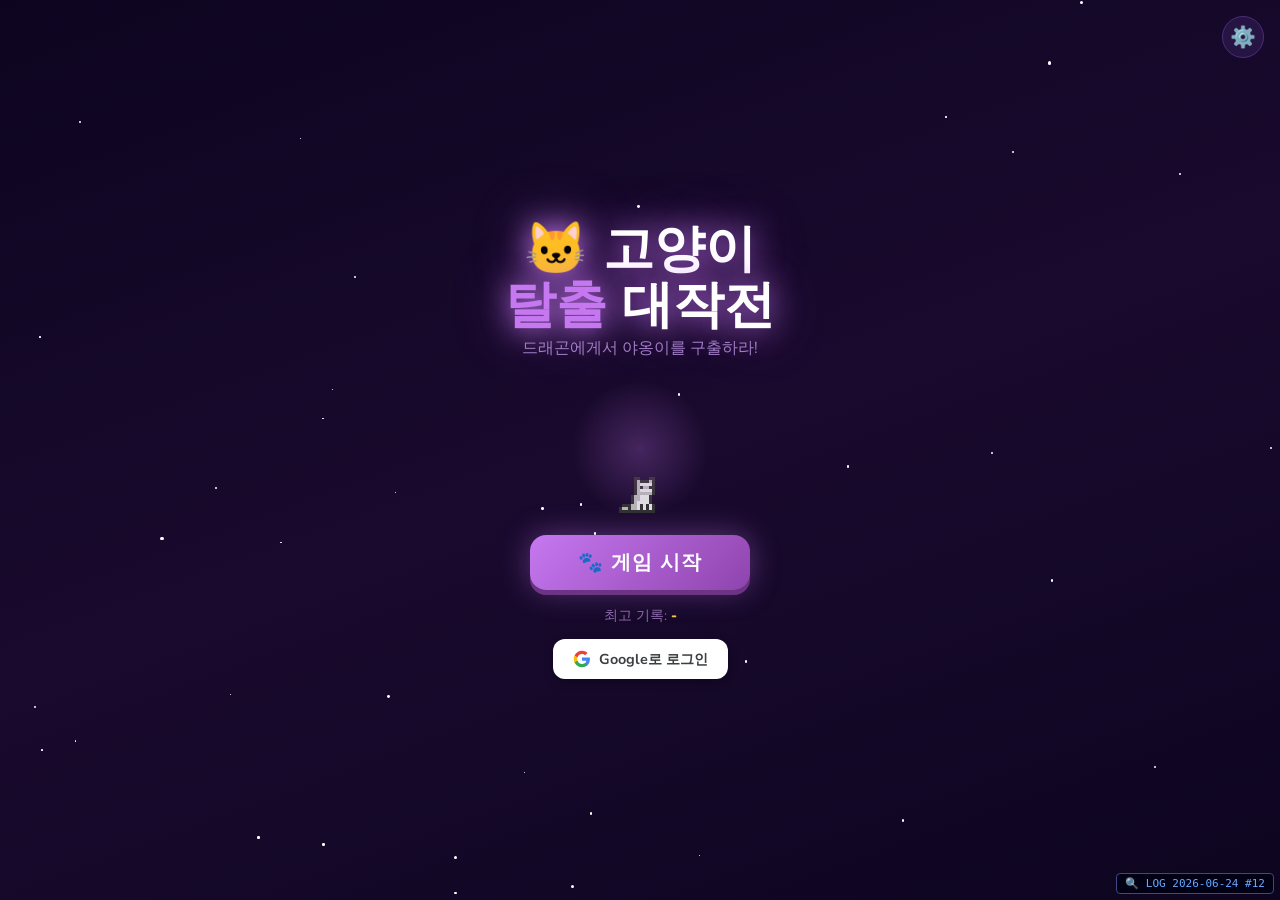
==== index.html @ 44617c0f "서비스워커 전략 개편 — 코드 파일 항상 네트워크 우선 (2026-06-24 #12) - HTML/JS/CSS: 캐시 안 함, 항상 네트워크에서 직접 로드 → 배포 즉시 반영 - " ====
<!DOCTYPE html>
<html lang="ko">
<head>
<meta charset="UTF-8">
<meta name="viewport" content="width=device-width, initial-scale=1.0, viewport-fit=cover, user-scalable=no">
<title>🐱 고양이 탈출 대작전</title>
<link rel="manifest" href="/manifest.json">
<meta name="theme-color" content="#c678f0">
<meta name="apple-mobile-web-app-capable" content="yes">
<script>
  (function() {
    var ua = navigator.userAgent;
    if (!/KAKAOTALK/.test(ua)) return;
    if (/Android/.test(ua)) {
      location.href = 'intent://' + location.host + location.pathname + '#Intent;scheme=https;package=com.android.chrome;end';
    } else if (/iPhone|iPad/.test(ua)) {
      document.addEventListener('DOMContentLoaded', function() {
        var banner = document.createElement('div');
        banner.style.cssText = 'position:fixed;top:0;left:0;right:0;background:#ff6b6b;color:#fff;padding:14px 12px;text-align:center;z-index:99999;font-size:14px;font-family:sans-serif;line-height:1.4;';
        banner.innerHTML = '구글 로그인을 사용하려면<br>우측 하단 <b>···</b> → <b>Safari로 열기</b>를 눌러주세요';
        document.body.prepend(banner);
      });
    }
  })();
  if ('serviceWorker' in navigator) {
    navigator.serviceWorker.register('/service-worker.js');
    // 새 서비스워커 활성화 시 자동 새로고침 (유저 캐시 수동 삭제 불필요)
    navigator.serviceWorker.addEventListener('message', function(e) {
      if (e.data && e.data.type === 'SW_UPDATED') window.location.reload();
    });
  }
</script>
<script src="config/assets.js"></script>
<script src="config/levels.js"></script>
<script src="config/items.js"></script>
<script src="config/sounds.js"></script>
<link rel="stylesheet" href="css/specialTiles.css">
<script src="js/specialTiles.js"></script>
<script src="js/specialTileEffects.js"></script>
<style>
@import url('https://fonts.googleapis.com/css2?family=Nunito:wght@400;700;900&display=swap');
:root{--bg:#1a0a2e;--panel:#2d1b4e;--accent:#c678f0;--gold:#f5c842;--sz:52px;--gap:1px;--cols:8;}
*{margin:0;padding:0;box-sizing:border-box;}
body{background:var(--bg);font-family:'Nunito',sans-serif;min-height:100dvh;
  display:flex;flex-direction:column;align-items:center;padding:10px 8px;
  overflow-x:hidden;user-select:none;
  overscroll-behavior:none;          /* 모바일 당겨서 새로고침 방지 */
  padding-top:env(safe-area-inset-top);    /* 노치 대응 */
  padding-bottom:env(safe-area-inset-bottom);}
.game-wrapper{position:relative;z-index:1;width:100%;max-width:560px;}

/* ── 가로 모드 회전 안내 오버레이 ── */
#rotate-overlay{
  display:none;position:fixed;inset:0;z-index:99999;
  background:var(--bg);
  flex-direction:column;align-items:center;justify-content:center;
  gap:16px;color:#fff;text-align:center;padding:24px;}
#rotate-overlay .rotate-icon{font-size:4rem;animation:rotatePulse 1.2s ease-in-out infinite;}
#rotate-overlay p{font-size:1.1rem;color:#c8a0e0;}
@keyframes rotatePulse{0%,100%{transform:rotate(0deg)}50%{transform:rotate(90deg)}}
/* 모바일 가로 모드에서만 표시 (hover:none = 터치 디바이스) */
@media screen and (orientation:landscape) and (hover:none) and (max-height:600px){
  #rotate-overlay{display:flex;}
}
body::before{content:'';position:fixed;inset:0;pointer-events:none;z-index:0;
  background-image:
    radial-gradient(1px 1px at 15% 20%,rgba(255,255,255,.5) 0%,transparent 100%),
    radial-gradient(1px 1px at 70% 10%,rgba(255,255,255,.3) 0%,transparent 100%),
    radial-gradient(1.5px 1.5px at 85% 55%,rgba(255,255,255,.4) 0%,transparent 100%),
    radial-gradient(1px 1px at 30% 80%,rgba(255,255,255,.25) 0%,transparent 100%),
    radial-gradient(1px 1px at 55% 40%,rgba(255,255,255,.2) 0%,transparent 100%),
    radial-gradient(1px 1px at 90% 30%,rgba(255,255,255,.3) 0%,transparent 100%);}
.game-wrapper{position:relative;z-index:1;width:100%;max-width:560px;}

h1{text-align:center;font-size:1.6rem;font-weight:900;color:#fff;
  text-shadow:0 0 20px var(--accent);margin-bottom:8px;}
h1 span{color:var(--accent);}

/* ── Chase Scene ── */
.chase-scene{
  position:relative;width:100%;height:120px;
  background:linear-gradient(180deg,#0d0520 0%,#1a0a2e 55%,#2d1a0a 100%);
  border:2px solid #4a2d7a;border-radius:14px;
  overflow:hidden;margin-bottom:8px;
  box-shadow:0 0 30px rgba(198,120,240,.15);
}
.chase-scene::after{
  content:'';position:absolute;bottom:0;left:0;right:0;height:30px;
  background:linear-gradient(180deg,#3d2800 0%,#5c3d00 100%);
  border-top:2px solid #7a5200;
}
.scene-star{position:absolute;width:2px;height:2px;background:#fff;border-radius:50%;opacity:.6;}
.danger-bar-wrap{position:absolute;top:6px;left:8px;right:8px;height:6px;
  background:rgba(0,0,0,.4);border-radius:99px;overflow:hidden;z-index:12;}
.danger-bar{height:100%;width:0%;background:linear-gradient(90deg,#ff4400,#ff0000);
  border-radius:99px;transition:width .1s linear;}
.escape-arrow{position:absolute;right:8px;bottom:36px;font-size:1.5rem;
  animation:arrowPulse .7s ease-in-out infinite alternate;z-index:5;}
@keyframes arrowPulse{from{opacity:.4;transform:translateX(0)}to{opacity:1;transform:translateX(4px)}}

/* Dragon canvas */
#dragon-canvas{position:absolute;bottom:22px;z-index:10;
  transition:left .4s cubic-bezier(.25,.46,.45,.94);}
/* Cat canvas */
#cat-canvas{position:absolute;bottom:12px;z-index:11;
  transition:left .5s cubic-bezier(.34,1.56,.64,1);
  image-rendering: pixelated;
  image-rendering: crisp-edges;
}

/* Exit door */
.exit-door{position:absolute;right:12px;bottom:30px;z-index:9;
  width:46px;height:66px;
  background:linear-gradient(160deg,#8B4513,#5c2a00);
  border:3px solid #3d1f00;border-bottom:none;
  border-radius:6px 6px 0 0;
  display:flex;flex-direction:column;align-items:center;justify-content:space-evenly;
  box-shadow:inset -4px 0 8px rgba(0,0,0,.45),0 0 18px rgba(255,190,50,.35);}
.exit-door::before{content:'';position:absolute;
  inset:-7px -7px 0 -7px;border:3px solid rgba(255,190,50,.7);
  border-bottom:none;border-radius:10px 10px 0 0;
  box-shadow:0 0 12px rgba(255,190,50,.5),inset 0 0 8px rgba(255,190,50,.15);}
.door-sign{position:absolute;top:-20px;
  background:#f5c842;color:#2d1b4e;font-size:.42rem;font-weight:900;
  padding:2px 5px;border-radius:3px;letter-spacing:1.5px;
  box-shadow:0 0 6px rgba(245,200,66,.7);}
.door-panel{width:34px;height:18px;
  background:linear-gradient(135deg,#a0522d,#6b3410);
  border:2px solid #3d1f00;border-radius:3px;
  box-shadow:inset 1px 1px 3px rgba(255,255,255,.12);}
.door-knob{position:absolute;right:7px;top:52%;
  width:7px;height:7px;
  background:radial-gradient(circle at 35% 35%,#ffe066,#b8860b);
  border-radius:50%;box-shadow:0 0 5px rgba(255,215,0,.8);}
/* ── 장벽 컨테이너 ── */
.barriers{
  position:absolute;bottom:28px;left:0;
  width:100%;height:44px;z-index:8;pointer-events:none;}
.barrier{
  position:absolute;bottom:0;
  font-size:1.5rem;line-height:1;
  transform-origin:bottom center;
  animation:barrierAppear .2s cubic-bezier(.36,.07,.19,.97);}
.barrier.breaking{
  animation:barrierBreak .28s ease-in forwards;}
@keyframes barrierAppear{
  from{transform:scaleY(0);opacity:.4;}
  to  {transform:scaleY(1);opacity:1;}}
@keyframes barrierBreak{
  0%  {transform:scale(1) rotate(0deg);opacity:1;}
  40% {transform:scale(1.35) rotate(-18deg);opacity:.8;}
  100%{transform:scale(0) rotate(28deg);opacity:0;}}
/* ── 고양이 점프 ── */
@keyframes catJump{
  0%,100%{transform:translateY(0);}
  38%,62%{transform:translateY(-30px);}}
#cat-canvas.cat-jumping{
  animation:catJump .42s ease-in-out;}

.fire-breath{position:absolute;bottom:38px;font-size:1.3rem;
  animation:fireAnim .5s ease-out forwards;z-index:9;pointer-events:none;}
@keyframes fireAnim{0%{opacity:1;transform:scale(.5)}60%{opacity:1;transform:scale(1.2)}100%{opacity:0;transform:scale(.3) translateX(40px)}}

/* ── HUD ── */
.hud{display:flex;gap:8px;margin-bottom:8px;justify-content:center;}
.hud-card{background:var(--panel);border:1px solid #4a2d7a;border-radius:12px;
  padding:6px 14px;text-align:center;min-width:80px;}
.hud-label{font-size:.6rem;color:#8b6aaa;text-transform:uppercase;letter-spacing:1px;}
.hud-value{font-size:1.3rem;font-weight:900;color:var(--gold);}
#timer-value{color:#5ddbff;font-size:1.5rem;}
#timer-value.warning{animation:timerWarn .4s ease-in-out infinite alternate;}
@keyframes timerWarn{from{color:#ff6b6b;transform:scale(1)}to{color:#ff0000;transform:scale(1.2)}}
.timer-ring-wrap{position:relative;display:flex;align-items:center;justify-content:center;width:64px;}
svg.timer-ring{position:absolute;top:50%;left:50%;transform:translate(-50%,-50%);pointer-events:none;}
#timer-ring-circle{stroke-dasharray:157;stroke-dashoffset:0;
  stroke:#5ddbff;stroke-width:4;fill:none;stroke-linecap:round;
  transition:stroke-dashoffset .3s linear,stroke .3s;}

/* ── Grid ── */
.grid-container{position:relative;
  display:grid;
  grid-template-columns:repeat(var(--cols),1fr);
  grid-template-rows:repeat(var(--cols),1fr);
  gap:var(--gap);
  /* 너비·높이 중 작은 값으로 정사각형 유지 (HUD+Chase+버튼 ≈ 290px) */
  width:min(100%, calc(100dvh - 290px));
  aspect-ratio:1;
  background:#2a1650;border:2px solid #4a2d7a;border-radius:14px;
  padding:6px;box-shadow:0 0 30px rgba(198,120,240,.15),inset 0 0 20px rgba(0,0,0,.3);
  margin:0 auto;touch-action:none;}
.tile{border-radius:9px;
  display:flex;align-items:center;justify-content:center;
  font-size:1.45rem;cursor:grab;position:relative;
  transition:transform .12s ease,box-shadow .12s ease;will-change:transform;}
.tile:active{cursor:grabbing;}
.tile.empty{background:transparent!important;cursor:default;}
.tile.selected{transform:scale(1.12);z-index:20;
  box-shadow:0 0 0 3px #fff,0 0 12px rgba(255,255,255,.6);}
.tile.removing{animation:pop .3s forwards;}
@keyframes pop{0%{transform:scale(1);opacity:1}40%{transform:scale(1.3);opacity:.8}100%{transform:scale(0);opacity:0}}
.tile.falling{animation:fall .3s cubic-bezier(0.34, 1.56, 0.64, 1) forwards;animation-delay: var(--delay, 0);}
@keyframes fall{from{transform:translateY(-52px);opacity:.4}to{transform:translateY(0);opacity:1}}
.tile.hint-flash{animation:hintP .25s ease-in-out 3;}
@keyframes hintP{0%,100%{transform:scale(1)}50%{transform:scale(1.18)}}
.tile.swap-target{box-shadow:0 0 0 3px var(--gold),0 0 10px rgba(245,200,66,.5);}
.t1{background:linear-gradient(135deg,#ff6b6b,#c0392b);}
.t2{background:linear-gradient(135deg,#5ddbff,#2980b9);}
.t3{background:linear-gradient(135deg,#a8e063,#56ab2f);}
.t4{background:linear-gradient(135deg,#f5c842,#f39c12);}
.t5{background:linear-gradient(135deg,#da8fff,#8e44ad);}

#drag-ghost{position:fixed;pointer-events:none;z-index:200;border-radius:9px;
  font-size:1.45rem;display:flex;align-items:center;justify-content:center;
  transform:translate(-50%,-50%) scale(1.2);opacity:.9;box-shadow:0 8px 24px rgba(0,0,0,.6);}

.controls{display:flex;gap:8px;margin-top:8px;justify-content:center;}
.btn-sm{background:var(--panel);color:#a07cc5;border:1px solid #4a2d7a;
  border-radius:10px;padding:6px 16px;font-size:.8rem;font-weight:700;
  cursor:pointer;font-family:'Nunito',sans-serif;transition:background .15s;}
.btn-sm:hover{background:#3d2060;color:#fff;}

.overlay{position:fixed;inset:0;background:rgba(10,4,20,.93);
  display:flex;flex-direction:column;align-items:center;justify-content:center;
  z-index:300;backdrop-filter:blur(6px);}
.overlay.hidden{display:none;}
.overlay-box{background:var(--panel);border:2px solid var(--accent);border-radius:22px;
  padding:36px 44px;text-align:center;box-shadow:0 0 60px rgba(198,120,240,.3);
  animation:popIn .4s cubic-bezier(.175,.885,.32,1.275);}
@keyframes popIn{from{transform:scale(.5);opacity:0}to{transform:scale(1);opacity:1}}
.overlay-emoji{font-size:4rem;margin-bottom:8px;}
.overlay-title{font-size:2rem;font-weight:900;color:#fff;margin-bottom:4px;}
.overlay-sub{color:#a07cc5;font-size:.95rem;margin-bottom:22px;}
.btn{background:linear-gradient(135deg,#c678f0,#8e44ad);color:#fff;border:none;
  border-radius:14px;padding:12px 32px;font-size:1.1rem;font-weight:700;
  cursor:pointer;font-family:'Nunito',sans-serif;box-shadow:0 4px 0 #6c3483;
  transition:transform .1s,box-shadow .1s;}
.btn:hover{transform:translateY(-2px);box-shadow:0 6px 0 #6c3483}
.btn:active{transform:translateY(2px);box-shadow:0 2px 0 #6c3483}

/* ── Tile animal image ── */
.tile:not(.empty){background-size:100%;background-position:center;background-repeat:no-repeat;}

/* ── Loading overlay ── */
.load-overlay{position:fixed;inset:0;background:rgba(10,4,20,.96);
  display:flex;flex-direction:column;align-items:center;justify-content:center;
  z-index:500;gap:14px;}
.load-overlay.hidden{display:none;}
.load-spinner{width:52px;height:52px;border:4px solid rgba(198,120,240,.2);
  border-top-color:var(--accent);border-radius:50%;animation:spin .7s linear infinite;}
@keyframes spin{to{transform:rotate(360deg)}}
.load-text{color:#fff;font-size:1rem;font-weight:700;text-align:center;}
.load-animals{display:flex;gap:10px;margin-top:6px;}
.load-slot{width:58px;height:58px;border-radius:12px;background:var(--panel);
  border:2px solid #4a2d7a;display:flex;align-items:center;justify-content:center;
  overflow:hidden;transition:border-color .3s;}
.load-slot.ready{border-color:var(--accent);box-shadow:0 0 10px rgba(198,120,240,.4);}
.load-slot img{width:90%;height:90%;object-fit:contain;}

/* ── Game Complete ── */
.complete-stars{font-size:2.5rem;letter-spacing:4px;margin-bottom:4px;}

/* ── Title Screen ── */
.title-overlay{position:fixed;inset:0;
  background:linear-gradient(160deg,#0d0520 0%,#1a0a2e 50%,#0d0520 100%);
  display:flex;flex-direction:column;align-items:center;justify-content:center;
  z-index:400;gap:0;}
.title-overlay.hidden{display:none;}
.title-stars{position:absolute;inset:0;pointer-events:none;}
.title-star{position:absolute;border-radius:50%;background:#fff;animation:twinkle var(--dur,2s) ease-in-out infinite alternate;}
@keyframes twinkle{from{opacity:.15;transform:scale(1)}to{opacity:.8;transform:scale(1.4)}}
.title-logo{font-size:3.2rem;font-weight:900;color:#fff;
  text-shadow:0 0 30px var(--accent),0 0 60px rgba(198,120,240,.4);
  text-align:center;line-height:1.1;margin-bottom:4px;}
.title-logo span{color:var(--accent);}
.title-logo-sub{font-size:1rem;color:#a07cc5;margin-bottom:24px;text-align:center;}
.title-cat-wrap{position:relative;margin-bottom:20px;}
.title-cat-wrap canvas{display:block;}
.title-glow{position:absolute;inset:0;border-radius:50%;
  background:radial-gradient(circle,rgba(198,120,240,.25) 0%,transparent 70%);
  animation:titleGlow 1.6s ease-in-out infinite alternate;}
@keyframes titleGlow{from{transform:scale(.9);opacity:.6}to{transform:scale(1.15);opacity:1}}
.title-btn{background:linear-gradient(135deg,#c678f0,#8e44ad);color:#fff;border:none;
  border-radius:16px;padding:14px 48px;font-size:1.25rem;font-weight:900;
  cursor:pointer;font-family:'Nunito',sans-serif;box-shadow:0 5px 0 #6c3483,0 0 30px rgba(198,120,240,.4);
  transition:transform .1s,box-shadow .1s;letter-spacing:1px;margin-bottom:16px;}
.title-btn:hover{transform:translateY(-3px);box-shadow:0 8px 0 #6c3483,0 0 40px rgba(198,120,240,.5);}
.title-btn:active{transform:translateY(3px);box-shadow:0 2px 0 #6c3483;}
.title-best{font-size:.85rem;color:#8b6aaa;}
.title-best span{color:var(--gold);font-weight:900;}

/* ── 타이틀 Google 로그인 ── */
.title-auth{margin-top:14px;display:flex;align-items:center;justify-content:center;}
.title-google-btn{
  display:flex;align-items:center;gap:8px;
  background:#fff;color:#3c4043;border:none;border-radius:12px;
  padding:10px 20px;font-size:.9rem;font-weight:700;
  cursor:pointer;font-family:'Nunito',sans-serif;
  box-shadow:0 2px 10px rgba(0,0,0,.3);
  transition:box-shadow .15s,transform .1s;}
.title-google-btn:hover{box-shadow:0 4px 18px rgba(0,0,0,.4);transform:translateY(-1px);}
.title-google-btn:active{transform:translateY(1px);}
.title-google-btn svg{width:18px;height:18px;flex-shrink:0;}
.title-user{display:flex;align-items:center;gap:10px;}
.title-avatar{width:34px;height:34px;border-radius:50%;border:2px solid var(--accent);object-fit:cover;}
.title-nickname{color:#fff;font-size:.9rem;font-weight:700;max-width:120px;
  overflow:hidden;text-overflow:ellipsis;white-space:nowrap;}
.title-logout-btn{background:rgba(45,27,78,.7);color:#a07cc5;border:1px solid #4a2d7a;
  border-radius:8px;padding:5px 12px;font-size:.75rem;font-weight:700;
  cursor:pointer;font-family:'Nunito',sans-serif;transition:background .15s,color .15s;}
.title-logout-btn:hover{background:#3d2060;color:#fff;}

/* ── 설정 버튼 (타이틀 우상단) ── */
#settings-open-btn{
  position:absolute;top:16px;right:16px;
  background:rgba(45,27,78,.7);border:1px solid #4a2d7a;
  border-radius:50%;width:42px;height:42px;
  font-size:1.3rem;cursor:pointer;color:#c8a0e0;
  display:flex;align-items:center;justify-content:center;
  transition:background .15s,transform .15s;z-index:10;}
#settings-open-btn:hover{background:#3d2060;transform:rotate(30deg);}

/* ── 설정 오버레이 ── */
#settings-overlay{
  position:fixed;inset:0;z-index:500;
  background:rgba(10,4,20,.85);
  display:flex;align-items:center;justify-content:center;}
#settings-overlay.hidden{display:none;}
.settings-panel{
  background:linear-gradient(160deg,#1a0a2e,#2d1b4e);
  border:1px solid #4a2d7a;border-radius:20px;
  padding:28px 32px;min-width:300px;
  box-shadow:0 0 40px rgba(198,120,240,.25);}
.settings-title{
  text-align:center;font-size:1.2rem;font-weight:900;
  color:#fff;margin-bottom:24px;letter-spacing:.05em;}
.settings-row{
  display:flex;align-items:center;gap:12px;
  padding:12px 0;border-bottom:1px solid rgba(74,45,122,.4);}
.settings-row:last-of-type{border-bottom:none;}
.settings-icon{font-size:1.4rem;width:32px;text-align:center;}
.settings-label{flex:1;color:#c8a0e0;font-size:.95rem;font-weight:700;}
.settings-badge{
  font-size:.65rem;background:#3d2060;color:#8b6aaa;
  border:1px solid #4a2d7a;border-radius:6px;padding:2px 6px;}
/* 토글 스위치 */
.toggle-wrap{position:relative;width:48px;height:26px;flex-shrink:0;}
.toggle-wrap input{opacity:0;width:0;height:0;position:absolute;}
.toggle-slider{
  position:absolute;inset:0;border-radius:99px;cursor:pointer;
  background:#333;transition:background .2s;}
.toggle-slider::before{
  content:'';position:absolute;
  width:20px;height:20px;left:3px;top:3px;
  background:#fff;border-radius:50%;
  transition:transform .2s;box-shadow:0 1px 4px rgba(0,0,0,.4);}
.toggle-wrap input:checked + .toggle-slider{background:var(--accent);}
.toggle-wrap input:checked + .toggle-slider::before{transform:translateX(22px);}
.toggle-wrap input:disabled + .toggle-slider{opacity:.35;cursor:not-allowed;}
/* 닫기 버튼 */
.settings-close-btn{
  display:block;width:100%;margin-top:20px;
  background:linear-gradient(135deg,#c678f0,#8e44ad);
  color:#fff;border:none;border-radius:12px;
  padding:10px;font-size:1rem;font-weight:900;
  cursor:pointer;font-family:'Nunito',sans-serif;
  transition:opacity .15s;}
.settings-close-btn:hover{opacity:.85;}

/* ── Tutorial popup ── */
.tutorial-box{
  background:var(--panel);border:2px solid var(--accent);border-radius:22px;
  padding:20px 18px 18px;width:90%;max-width:320px;text-align:center;position:relative;}
.tutorial-header{display:flex;justify-content:space-between;align-items:center;margin-bottom:16px;}
.tutorial-progress{color:#8b6aaa;font-size:.8rem;font-weight:700;letter-spacing:.5px;}
.tutorial-close-btn{background:transparent;border:none;color:#8b6aaa;font-size:1.1rem;
  cursor:pointer;padding:2px 8px;border-radius:8px;transition:color .15s;}
.tutorial-close-btn:hover{color:#fff;}
.tutorial-tile-mock{
  width:64px;height:64px;display:flex;align-items:center;justify-content:center;
  font-size:2.2rem;border-radius:12px;margin:0 auto 12px;line-height:1;}
.tutorial-tile-mock.tile-drill{box-shadow:0 0 14px 4px orange;border:2px solid orange;background:#1a0a2e;}
.tutorial-tile-mock.tile-blackhole{box-shadow:0 0 14px 4px purple;border:2px solid purple;background:#1a0a2e;}
.tutorial-tile-mock.tile-chain{box-shadow:0 0 14px 4px cyan;border:2px solid cyan;background:#1a0a2e;}
.tutorial-tile-mock.tile-timebomb{box-shadow:0 0 14px 4px red;border:2px solid red;background:#1a0a2e;}
.tutorial-tile-mock.tile-magnet{box-shadow:0 0 14px 4px lime;border:2px solid lime;background:#1a0a2e;}
.tutorial-intro-icon{font-size:3rem;margin-bottom:12px;}
.tutorial-drill-row{display:flex;gap:12px;justify-content:center;margin-bottom:12px;}
.tutorial-drill-img{
  width:60px;height:60px;border-radius:12px;background:#1a0a2e;
  box-shadow:0 0 14px 4px orange;border:2px solid orange;padding:4px;}
.tutorial-slide-name{font-size:1.2rem;font-weight:900;color:#fff;margin-bottom:6px;}
.tutorial-slide-desc{color:#a07cc5;font-size:.88rem;line-height:1.55;margin-bottom:20px;}
.tutorial-nav{display:flex;gap:10px;justify-content:center;align-items:center;}
.tutorial-nav .btn-sm{min-width:70px;}
.tutorial-nav .btn{min-width:90px;padding:9px 18px;font-size:.95rem;}
.hud-help-btn{
  background:rgba(45,27,78,.8);border:1px solid #4a2d7a;border-radius:10px;
  color:#a07cc5;font-size:1rem;cursor:pointer;padding:4px 10px;
  transition:background .15s,color .15s;font-family:'Nunito',sans-serif;align-self:center;}
.hud-help-btn:hover{background:#3d2060;color:#fff;}

.sparkle{position:fixed;pointer-events:none;font-size:1.3rem;
  animation:sparkAnim .7s forwards;z-index:50;}
@keyframes sparkAnim{0%{transform:translate(0,0) scale(1);opacity:1}100%{transform:translate(var(--dx),var(--dy)) scale(0);opacity:0}}
.combo-flash{position:fixed;top:50%;left:50%;transform:translate(-50%,-50%);
  font-size:2.8rem;font-weight:900;color:var(--gold);text-shadow:0 0 20px var(--gold);
  pointer-events:none;z-index:70;animation:comboAnim .65s forwards;}
@keyframes comboAnim{0%{opacity:1;transform:translate(-50%,-50%) scale(.5)}50%{opacity:1;transform:translate(-50%,-60%) scale(1.2)}100%{opacity:0;transform:translate(-50%,-80%) scale(1)}}
.time-bonus{position:fixed;font-size:1.4rem;font-weight:900;color:#a8e063;
  text-shadow:0 0 10px #56ab2f;pointer-events:none;z-index:70;
  animation:bonusFloat 1s forwards;}
@keyframes bonusFloat{0%{opacity:1;transform:translateY(0)}100%{opacity:0;transform:translateY(-60px)}}

@media(max-width:560px){
  :root{--sz:35px;--gap:2px;}
  h1{font-size:1.2rem;}
  .tile{font-size:.95rem;border-radius:6px;}
  .grid-container{padding:4px;border-radius:10px;}
  .hud-card{padding:5px 10px;min-width:65px;}
  .hud-value{font-size:1.1rem;}
  .chase-scene{height:100px;}
}
/* 아주 작은 화면 (갤럭시 폴드 등) */
@media(max-width:360px){
  :root{--gap:1px;}
  h1{font-size:1rem;}
  .chase-scene{height:80px;}
  .grid-container{padding:3px;}
}

/* ── Debug Log Panel ── */
#debug-toggle{position:fixed;bottom:6px;right:6px;z-index:100000;
  background:rgba(0,0,20,0.9);color:#6af;border:1px solid #448;
  border-radius:4px;padding:3px 8px;font-size:11px;cursor:pointer;
  font-family:monospace;}
#debug-panel{position:fixed;bottom:30px;right:0;width:min(440px,100vw);max-height:46vh;
  background:rgba(0,0,12,0.96);border:1px solid #336;border-radius:8px 0 0 0;
  font-family:monospace;font-size:11px;z-index:99999;display:flex;flex-direction:column;}
#debug-panel.hidden{display:none;}
#debug-header{display:flex;justify-content:space-between;align-items:center;
  padding:4px 8px;background:#0a0a25;border-bottom:1px solid #223;flex-shrink:0;}
#debug-header span{color:#668;font-size:10px;}
#debug-clear{font-size:10px;padding:2px 6px;cursor:pointer;background:#223;color:#99b;border:none;border-radius:3px;}
#debug-log{overflow-y:auto;flex:1;padding:2px 4px;}
.dl{padding:1px 2px;border-bottom:1px solid #0a0a1a;white-space:nowrap;overflow:hidden;text-overflow:ellipsis;}
.dl:hover{white-space:normal;overflow:visible;background:#0d0d28;z-index:1;position:relative;word-break:break-all;}
.dl-t{color:#445;margin-right:3px;}
.dl-CLICK{color:#5ddbff;}.dl-SELECT{color:#80eeff;}
.dl-SWAP{color:#f5c842;}.dl-MATCH{color:#6dff6d;}
.dl-SCORE{color:#ffd700;}.dl-SPECIAL{color:#c678f0;}
.dl-BOMB{color:#ff4444;}.dl-DROP{color:#778;}
.dl-CHAIN{color:#ff80ff;}.dl-BARRIER{color:#ff9944;}
.dl-LEVEL{color:#fff;}.dl-ANIM{color:#446;}
.dl-DRAG{color:#44cccc;}.dl-TIMER{color:#ff6666;}.dl-HINT{color:#aaa;}
.dl-AUTH{color:#ffd080;}.dl-DB{color:#80ff99;}

/* ── 자동 힌트 ── */
.hint-source{z-index:30;position:relative;}
.hint-dir-right{animation:hintRight .75s ease-in-out infinite;}
.hint-dir-left {animation:hintLeft  .75s ease-in-out infinite;}
.hint-dir-down {animation:hintDown  .75s ease-in-out infinite;}
.hint-dir-up   {animation:hintUp    .75s ease-in-out infinite;}
@keyframes hintRight{
  0%,100%{transform:scale(1);   box-shadow:0 0 0 2px #f5c842,0 0 10px 2px rgba(245,200,66,.5);}
  50%    {transform:scale(1.13) translateX(10px);box-shadow:0 0 0 3px #fff,0 0 18px 5px rgba(245,200,66,.85);}
}
@keyframes hintLeft{
  0%,100%{transform:scale(1);   box-shadow:0 0 0 2px #f5c842,0 0 10px 2px rgba(245,200,66,.5);}
  50%    {transform:scale(1.13) translateX(-10px);box-shadow:0 0 0 3px #fff,0 0 18px 5px rgba(245,200,66,.85);}
}
@keyframes hintDown{
  0%,100%{transform:scale(1);   box-shadow:0 0 0 2px #f5c842,0 0 10px 2px rgba(245,200,66,.5);}
  50%    {transform:scale(1.13) translateY(10px);box-shadow:0 0 0 3px #fff,0 0 18px 5px rgba(245,200,66,.85);}
}
@keyframes hintUp{
  0%,100%{transform:scale(1);   box-shadow:0 0 0 2px #f5c842,0 0 10px 2px rgba(245,200,66,.5);}
  50%    {transform:scale(1.13) translateY(-10px);box-shadow:0 0 0 3px #fff,0 0 18px 5px rgba(245,200,66,.85);}
}
.hint-match{box-shadow:0 0 0 2px rgba(245,200,66,.9),0 0 10px 2px rgba(245,200,66,.35)!important;}
</style>
</head>
<body>

<!-- 가로 모드 회전 안내 (모바일 전용) -->
<div id="rotate-overlay">
  <div class="rotate-icon">📱</div>
  <p>세로 모드로 회전해주세요</p>
</div>

<div class="game-wrapper">
  <h1>🐱 고양이 <span>탈출</span> 대작전</h1>

  <div class="chase-scene" id="chase-scene">
    <div class="scene-star" style="left:10%;top:15%"></div>
    <div class="scene-star" style="left:30%;top:8%"></div>
    <div class="scene-star" style="left:55%;top:20%"></div>
    <div class="scene-star" style="left:75%;top:10%"></div>
    <div class="scene-star" style="left:90%;top:18%"></div>
    <div class="danger-bar-wrap"><div class="danger-bar" id="danger-bar"></div></div>
    <div class="escape-arrow">➡️</div>
    <canvas id="dragon-canvas" width="130" height="72"></canvas>
    <div class="exit-door">
      <div class="door-sign">EXIT</div>
      <div class="door-panel"></div>
      <div class="door-panel"></div>
      <div class="door-knob"></div>
    </div>
    <div class="barriers" id="barriers"></div>
    <canvas id="cat-canvas" width="96" height="96"></canvas>
  </div>

  <div class="hud">
    <div class="hud-card">
      <div class="hud-label">점수</div>
      <div class="hud-value" id="score-value">0</div>
    </div>
    <div class="hud-card timer-ring-wrap">
      <div class="hud-label">시간</div>
      <div class="hud-value" id="timer-value">60</div>
      <svg class="timer-ring" width="56" height="56" viewBox="0 0 56 56">
        <circle id="timer-ring-circle" cx="28" cy="28" r="25" transform="rotate(-90 28 28)"/>
      </svg>
    </div>
    <div class="hud-card">
      <div class="hud-label">레벨</div>
      <div class="hud-value" id="level-value">1</div>
    </div>
    <button class="hud-help-btn" id="tutorial-help-btn" title="특수 타일 안내">❓</button>
  </div>

  <div class="grid-container" id="grid"></div>

  <div class="controls">
    <!-- <button class="btn-sm" id="shuffle-btn">🔀 셔플</button> -->
    <button class="btn-sm" id="restart-btn">🔄 재시작</button>
    <button class="btn-sm" id="home-btn">🏠 홈으로</button>
  </div>
</div>

<div id="drag-ghost" style="display:none;width:52px;height:52px;"></div>

<!-- Loading overlay -->
<div class="load-overlay hidden" id="load-overlay">
  <div class="load-spinner"></div>
  <div class="load-text" id="load-text">레벨 1 로딩 중...</div>
  <div class="load-animals">
    <div class="load-slot" id="ls0"></div>
    <div class="load-slot" id="ls1"></div>
    <div class="load-slot" id="ls2"></div>
    <div class="load-slot" id="ls3"></div>
    <div class="load-slot" id="ls4"></div>
  </div>
</div>

<!-- Game Complete -->
<div class="overlay hidden" id="complete-overlay">
  <div class="overlay-box">
    <div class="complete-stars">⭐⭐⭐</div>
    <div class="overlay-title">전설 달성! 🏆</div>
    <div class="overlay-sub" id="complete-sub">100레벨을 모두 클리어했습니다!</div>
    <button class="btn" id="complete-btn">처음부터 다시 →</button>
  </div>
</div>

<!-- Title Screen -->
<div class="title-overlay" id="title-overlay">
  <div class="title-stars" id="title-stars"></div>
  <button id="settings-open-btn" title="설정">⚙️</button>
  <div class="title-logo">🐱 고양이<br><span>탈출</span> 대작전</div>
  <div class="title-logo-sub">드래곤에게서 야옹이를 구출하라!</div>
  <div class="title-cat-wrap">
    <canvas id="title-cat-canvas" width="144" height="132"></canvas>
    <div class="title-glow"></div>
  </div>
  <button class="title-btn" id="title-start-btn">🐾 게임 시작</button>
  <div class="title-best">최고 기록: <span id="title-best-score">-</span></div>
  <div class="title-best" id="title-continue-row" style="display:none">📍 이어하기: <span id="title-continue-level">-</span>레벨부터</div>

  <div class="title-auth" id="title-auth">
    <button class="title-google-btn" id="title-login-btn">
      <svg viewBox="0 0 24 24" xmlns="http://www.w3.org/2000/svg">
        <path d="M22.56 12.25c0-.78-.07-1.53-.2-2.25H12v4.26h5.92c-.26 1.37-1.04 2.53-2.21 3.31v2.77h3.57c2.08-1.92 3.28-4.74 3.28-8.09z" fill="#4285F4"/>
        <path d="M12 23c2.97 0 5.46-.98 7.28-2.66l-3.57-2.77c-.98.66-2.23 1.06-3.71 1.06-2.86 0-5.29-1.93-6.16-4.53H2.18v2.84C3.99 20.53 7.7 23 12 23z" fill="#34A853"/>
        <path d="M5.84 14.09c-.22-.66-.35-1.36-.35-2.09s.13-1.43.35-2.09V7.07H2.18C1.43 8.55 1 10.22 1 12s.43 3.45 1.18 4.93l3.66-2.84z" fill="#FBBC05"/>
        <path d="M12 5.38c1.62 0 3.06.56 4.21 1.64l3.15-3.15C17.45 2.09 14.97 1 12 1 7.7 1 3.99 3.47 2.18 7.07l3.66 2.84c.87-2.6 3.3-4.53 6.16-4.53z" fill="#EA4335"/>
      </svg>
      Google로 로그인
    </button>
    <div class="title-user" id="title-user" style="display:none">
      <img class="title-avatar" id="title-avatar" src="" alt="프로필">
      <span class="title-nickname" id="title-nickname"></span>
      <button class="title-logout-btn" id="title-logout-btn">로그아웃</button>
    </div>
  </div>

</div>

<!-- Tutorial overlay -->
<div class="overlay hidden" id="tutorial-overlay">
  <div class="tutorial-box">
    <div class="tutorial-header">
      <span class="tutorial-progress" id="tutorial-progress">1 / 6</span>
      <button class="tutorial-close-btn" id="tutorial-close-btn">✕</button>
    </div>
    <div id="tutorial-content"></div>
    <div class="tutorial-nav">
      <button class="btn-sm" id="tutorial-prev-btn">이전</button>
      <button class="btn" id="tutorial-next-btn">다음</button>
    </div>
  </div>
</div>

<!-- 설정 오버레이 -->
<div id="settings-overlay" class="hidden">
  <div class="settings-panel">
    <div class="settings-title">⚙️ 설정</div>

    <div class="settings-row">
      <span class="settings-icon">🔊</span>
      <span class="settings-label">소리</span>
      <label class="toggle-wrap">
        <input type="checkbox" id="toggle-sound" checked>
        <span class="toggle-slider"></span>
      </label>
    </div>

    <div class="settings-row">
      <span class="settings-icon">📳</span>
      <span class="settings-label">진동</span>
      <span class="settings-badge">준비중</span>
      <label class="toggle-wrap">
        <input type="checkbox" id="toggle-vibration" disabled>
        <span class="toggle-slider"></span>
      </label>
    </div>

    <div class="settings-row">
      <span class="settings-icon">🌐</span>
      <span class="settings-label">언어 (한글 / English)</span>
      <span class="settings-badge">준비중</span>
      <label class="toggle-wrap">
        <input type="checkbox" id="toggle-lang" disabled>
        <span class="toggle-slider"></span>
      </label>
    </div>

    <button class="settings-close-btn" id="settings-close-btn">확인</button>
  </div>
</div>

<div class="overlay hidden" id="win-overlay">
  <div class="overlay-box">
    <canvas id="win-cat-canvas" width="120" height="110" style="display:block;margin:0 auto 8px;"></canvas>
    <div class="overlay-title">탈출 성공! 🎉</div>
    <div class="overlay-sub" id="win-sub">야옹이가 도망쳤어요!</div>
    <button class="btn" id="next-btn">다음 레벨 →</button>
  </div>
</div>
<div class="overlay hidden" id="lose-overlay">
  <div class="overlay-box">
    <div class="overlay-emoji">🐉</div>
    <div class="overlay-title" id="lose-title">잡혔다!</div>
    <div class="overlay-sub" id="lose-sub">용이 야옹이를 잡았어요!</div>
    <button class="btn" id="retry-btn">다시 도전 🔄</button>
  </div>
</div>

<script>
// ══════════════════════════════════════════
// CAT SPRITE ANIMATION
// ══════════════════════════════════════════
const CAT_CELL = 32;
const CAT_SPRITE = new Image();
const CAT_ANIMS = {
  idle:      { row: 0, frames: 4, fps: 6 },
  groom:     { row: 2, frames: 4, fps: 5 },
  run:       { row: 4, frames: 8, fps: 12 },
  scare:     { row: 9, frames: 8, fps: 10 },
  celebrate: { row: 8, frames: 7, fps: 4 },
};
let catFrame = 0;
let catFrameTimer = 0;
let catState = 'run';
let catAnimRAF = null;
let lastActionTime = performance.now();

function recordCatActivity() {
  lastActionTime = performance.now();
  if (!gameOver && catState !== 'run') setCatState('run');
}

function drawCat(canvas, state, dt) {
  const ctx = canvas.getContext('2d');
  const W = canvas.width, H = canvas.height;
  ctx.clearRect(0, 0, W, H);
  if (!CAT_SPRITE.complete) return;

  const anim = CAT_ANIMS[state] || CAT_ANIMS.idle;
  catFrameTimer += dt;
  const frameLength = 1 / anim.fps;
  if (catFrameTimer >= frameLength) {
    catFrameTimer -= frameLength;
    catFrame = (catFrame + 1) % anim.frames;
  }

  const sx = catFrame * CAT_CELL;
  const sy = anim.row * CAT_CELL;
  const scale = 3;
  const drawW = CAT_CELL * scale;
  const drawH = CAT_CELL * scale;
  const dx = (W - drawW) / 2;
  const dy = H - drawH - 2;

  ctx.imageSmoothingEnabled = false;
  ctx.drawImage(CAT_SPRITE, sx, sy, CAT_CELL, CAT_CELL, dx, dy, drawW, drawH);
}

function setCatState(s) {
  if (catState !== s) {
    catState = s;
    catFrame = 0;
    catFrameTimer = 0;
  }
}

function animateWinCat() {
  const canvas = document.getElementById('win-cat-canvas');
  function frame() {
    drawCat(canvas, 'celebrate', 0.016);
    if (!document.getElementById('win-overlay').classList.contains('hidden'))
      requestAnimationFrame(frame);
  }
  requestAnimationFrame(frame);
}

// ══════════════════════════════════════════
// DRAGON CANVAS
// ══════════════════════════════════════════
function drawDragon(canvas, t, urgency) {
  const ctx = canvas.getContext('2d');
  const W = canvas.width, H = canvas.height;
  ctx.clearRect(0, 0, W, H);

  const cx = 36, cy = H - 4;
  const angry = urgency > 0.6;

  ctx.save();
  const bob = Math.sin(t * 6) * 2;
  ctx.translate(0, bob);

  ctx.save();
  const dTailWag = Math.sin(t * 8) * 0.4;
  ctx.translate(cx - 20, cy - 18);
  ctx.rotate(0.3 + dTailWag);
  ctx.beginPath();
  ctx.moveTo(0, 0);
  ctx.bezierCurveTo(-20, -10, -30, -20, -18, -36);
  ctx.lineWidth = 8;
  ctx.strokeStyle = '#2d5a00';
  ctx.lineCap = 'round';
  ctx.stroke();
  ctx.beginPath();
  ctx.moveTo(-18, -36);
  ctx.lineTo(-26, -46);
  ctx.lineTo(-10, -40);
  ctx.closePath();
  ctx.fillStyle = '#1a3a00';
  ctx.fill();
  ctx.restore();

  const wingFlap = Math.sin(t * 8) * 0.3;
  ctx.save();
  ctx.translate(cx - 4, cy - 32);
  ctx.rotate(-0.2 + wingFlap);
  ctx.beginPath();
  ctx.moveTo(0, 0);
  ctx.bezierCurveTo(-10, -20, -30, -30, -20, -50);
  ctx.bezierCurveTo(-5, -40, 5, -20, 0, 0);
  ctx.fillStyle = '#1a3a00';
  ctx.fill();
  ctx.restore();

  ctx.save();
  ctx.translate(cx + 10, cy - 30);
  ctx.rotate(0.2 - wingFlap);
  ctx.beginPath();
  ctx.moveTo(0, 0);
  ctx.bezierCurveTo(10, -20, 30, -30, 20, -50);
  ctx.bezierCurveTo(5, -40, -5, -20, 0, 0);
  ctx.fillStyle = '#1a3a00';
  ctx.fill();
  ctx.restore();

  ctx.beginPath();
  ctx.ellipse(cx, cy - 22, 22, 20, 0, 0, Math.PI * 2);
  ctx.fillStyle = '#2d6b00';
  ctx.fill();

  ctx.beginPath();
  ctx.ellipse(cx + 2, cy - 18, 12, 15, 0, 0, Math.PI * 2);
  ctx.fillStyle = '#4a9900';
  ctx.fill();

  const legPhases = [0, Math.PI, Math.PI * 0.5, Math.PI * 1.5];
  const legXs = [cx - 12, cx + 12, cx - 8, cx + 8];
  legPhases.forEach((phase, i) => {
    const swing = Math.sin(t * 8 + phase) * 8;
    ctx.beginPath();
    ctx.moveTo(legXs[i], cy - 8);
    ctx.lineTo(legXs[i] + (i < 2 ? swing * 0.3 : 0), cy + 2 + Math.abs(swing));
    ctx.lineWidth = 6;
    ctx.strokeStyle = '#1a4a00';
    ctx.lineCap = 'round';
    ctx.stroke();
    ctx.beginPath();
    ctx.arc(legXs[i] + (i < 2 ? swing * 0.3 : 0), cy + 2 + Math.abs(swing), 4, 0, Math.PI * 2);
    ctx.fillStyle = '#0d2a00';
    ctx.fill();
  });

  const headX = cx + 20, headY = cy - 44;
  ctx.beginPath();
  ctx.ellipse(headX, headY, 18, 14, 0.2, 0, Math.PI * 2);
  ctx.fillStyle = '#2d6b00';
  ctx.fill();

  ctx.beginPath();
  ctx.ellipse(headX + 12, headY + 4, 8, 6, 0.3, 0, Math.PI * 2);
  ctx.fillStyle = '#3d8500';
  ctx.fill();

  [headX + 8, headX + 15].forEach(nx => {
    ctx.beginPath();
    ctx.arc(nx, headY + 5, 2, 0, Math.PI * 2);
    ctx.fillStyle = '#0d2a00';
    ctx.fill();
  });

  [[-8, -12], [2, -14]].forEach(([hx, hy]) => {
    ctx.beginPath();
    ctx.moveTo(headX + hx, headY + hy + 6);
    ctx.lineTo(headX + hx - 3, headY + hy - 6);
    ctx.lineTo(headX + hx + 3, headY + hy - 2);
    ctx.closePath();
    ctx.fillStyle = '#8b0000';
    ctx.fill();
  });

  const eyeColor = angry ? '#ff0000' : '#ffcc00';
  const eyeGlow = angry ? 6 : 0;
  [headX - 4, headX + 7].forEach(ex => {
    if (eyeGlow > 0) {
      ctx.shadowBlur = eyeGlow;
      ctx.shadowColor = '#ff0000';
    }
    ctx.beginPath();
    ctx.ellipse(ex, headY - 2, 4, 5, 0, 0, Math.PI * 2);
    ctx.fillStyle = eyeColor;
    ctx.fill();
    ctx.shadowBlur = 0;
    ctx.beginPath();
    ctx.ellipse(ex, headY - 2, 1.5, 4, 0, 0, Math.PI * 2);
    ctx.fillStyle = '#000';
    ctx.fill();
  });

  if (angry) {
    const fireT = (t * 4) % 1;
    const fireX = headX + 18;
    const fireY = headY + 4;
    ['#ff4400','#ff8800','#ffcc00'].forEach((col, i) => {
      ctx.beginPath();
      ctx.ellipse(fireX + i * 6 + fireT * 8, fireY, 5 - i, 3 - i * 0.5, 0.3, 0, Math.PI * 2);
      ctx.fillStyle = col;
      ctx.globalAlpha = 1 - fireT * 0.5;
      ctx.fill();
      ctx.globalAlpha = 1;
    });
  }

  for (let i = 0; i < 4; i++) {
    const sx = cx - 14 + i * 8, sy = cy - 38;
    ctx.beginPath();
    ctx.moveTo(sx - 3, sy + 6);
    ctx.lineTo(sx, sy - 4 - i * 2);
    ctx.lineTo(sx + 3, sy + 6);
    ctx.closePath();
    ctx.fillStyle = '#1a4a00';
    ctx.fill();
  }

  ctx.restore();
}

// ── Debug Logger ──
// PWA 배포 시 아래 한 줄을 true → false 로 바꾸면 로그 패널 전체 비활성화
const DEBUG_LOG_ENABLED = true;

let _dbCount = 0, _logSuppressed = false;
const _DB_MAX = 400;
function gameLog(type, msg) {
  if (!DEBUG_LOG_ENABLED || _logSuppressed) return;
  const panel = document.getElementById('debug-log');
  if (!panel) return;
  _dbCount++;
  const line = document.createElement('div');
  line.className = `dl dl-${type}`;
  const t = (performance.now() / 1000).toFixed(2);
  line.innerHTML = `<span class="dl-t">[${t}s]</span><b>${type}</b> ${msg}`;
  panel.appendChild(line);
  while (panel.children.length > _DB_MAX) panel.removeChild(panel.firstChild);
  panel.scrollTop = panel.scrollHeight;
  const cnt = document.getElementById('debug-count');
  if (cnt) cnt.textContent = `${_dbCount}건`;
}

// ── 자동 힌트 시스템 ──
let _hintTimer = null, _activeHint = null;

function findBestHint() {
  _logSuppressed = true;
  let best = null, bestCount = 0;
  for (let r = 0; r < GRID; r++) {
    for (let c = 0; c < GRID; c++) {
      if (board[r][c] < 0 || isSpecialTile(board[r][c])) continue;
      for (const [nr, nc] of [[r-1,c],[r+1,c],[r,c-1],[r,c+1]]) {
        if (!inBounds(nr, nc) || board[nr][nc] < 0) continue;
        [board[r][c], board[nr][nc]] = [board[nr][nc], board[r][c]];
        const m = findMatches();
        [board[r][c], board[nr][nc]] = [board[nr][nc], board[r][c]];
        if (m.length > bestCount) { bestCount = m.length; best = { r, c, nr, nc, matches: [...m] }; }
      }
    }
  }
  _logSuppressed = false;
  return best;
}

function clearAutoHint() {
  if (_hintTimer) { clearTimeout(_hintTimer); _hintTimer = null; }
  if (_activeHint) {
    const { srcEl, matchEls } = _activeHint;
    srcEl?.classList.remove('hint-source','hint-dir-right','hint-dir-left','hint-dir-up','hint-dir-down');
    matchEls.forEach(el => el?.classList.remove('hint-match'));
    _activeHint = null;
  }
}

function scheduleHint() {
  clearAutoHint();
  if (gameOver) return;
  _hintTimer = setTimeout(() => {
    _hintTimer = null;
    if (animating || gameOver) return;
    const best = findBestHint();
    if (!best) { doShuffle(); return; }
    const { r, c, nr, nc, matches } = best;
    // 매치 위치에 들어오는 타일(이동할 타일)을 소스로 표시
    // (r,c)가 매치 목록에 포함되면 → (nr,nc)의 타일이 그 자리로 이동하는 것이므로 (nr,nc)를 소스로
    const srcInMatch = matches.some(m => m.r === r && m.c === c);
    const [sr, sc, dr, dc] = srcInMatch ? [nr, nc, r, c] : [r, c, nr, nc];
    const srcEl = getTile(sr, sc);
    if (!srcEl) return;
    const dir = dr < sr ? 'up' : dr > sr ? 'down' : dc < sc ? 'left' : 'right';
    srcEl.classList.add('hint-source', `hint-dir-${dir}`);
    // 이동 목적지는 현재 다른 타일이 있으므로 매치 강조에서 제외
    const matchEls = matches
      .filter(m => !(m.r === dr && m.c === dc))
      .map(m => getTile(m.r, m.c))
      .filter(Boolean);
    matchEls.forEach(el => el.classList.add('hint-match'));
    _activeHint = { srcEl, matchEls };
    gameLog('HINT', `자동힌트 (${sr},${sc})→${dir} | 최대매치 ${matches.length}개`);
  }, 3000);
}

let dragonAnimT = 0;
let lastFrameTime = 0;
let urgency = 0;
let score = 0, level = 1;
let animating = false, selected = null;
let timeLeft = 60, timerInterval = null;
let barriersLeft = 8;
let gameOver = false;
let _warned20 = false, _warned10 = false;
let drag = { active:false, r:-1, c:-1, startX:0, startY:0, el:null, ghost:null };
let dragMoved = false;

function animLoop(ts) {
  const dt = Math.min((ts - lastFrameTime) / 1000, 0.05);
  lastFrameTime = ts;
  dragonAnimT += dt;

  const now = performance.now();
  if (!gameOver) {
    if (timeLeft <= 20 && timeLeft > 0) {
      setCatState('scare');
    } else if (now - lastActionTime > 6000) {
      setCatState('groom');
    } else if (now - lastActionTime > 3000) {
      setCatState('idle');
    } else {
      setCatState('run');
    }
  }

  drawCat(document.getElementById('cat-canvas'), catState, dt);
  drawDragon(document.getElementById('dragon-canvas'), dragonAnimT, urgency);

  catAnimRAF = requestAnimationFrame(animLoop);
}

function startAnimLoop() {
  if (catAnimRAF) cancelAnimationFrame(catAnimRAF);
  lastFrameTime = performance.now();
  catAnimRAF = requestAnimationFrame(animLoop);
}

let GRID = 8;
const TYPES = 5;
const TYPE_CLS = ['t1','t2','t3','t4','t5'];
const BARRIER_EMOJIS = ['🧱','🪵','⛓️','🔒','🪨','🛡️','⚔️','🔑'];

// config/levels.js 에서 로드
const _lc = window.LEVEL_CONFIG || {};
const _ld = _lc.defaults || {};
const BASE_TIME      = _ld.baseTime     || 60;
const TIME_PER_MATCH = _ld.timePerMatch || 2;
const MAX_LEVEL      = _lc.maxLevel     || 100;

function getLevelTier(lvl) {
  return (_lc.tiers || []).find(t => lvl >= t.from && lvl <= t.to)
      || { grid: 8, timePerLevel: 5 };
}

// 레벨별 총 필요 매치 수: 기본 10보 + 5레벨마다 장벽 1개 추가 (최대 10개)
function getLevelMatchCount(lvl) {
  return 10 + Math.min(Math.floor(lvl / 5), 10);
}
// 레벨별 추가 장벽 수 (출구 문 앞)
function getLevelExtraBarriers(lvl) {
  return Math.min(Math.floor(lvl / 5), 10);
}
let totalMatchesForLevel = 10;
let board = [];

// ── Animal tile system ──
// 에셋 경로는 config/assets.js 에서 관리
const _ac = window.ASSETS_CONFIG || {};
const ANIMAL_LIST    = (_ac.models    || {}).list     || [];
const PREVIEW_BASE   = (_ac.previews  || {}).basePath || 'animals/';
const PREVIEW_EXT    = (_ac.previews  || {}).ext      || '.png';

// 100레벨 × 5종류 결정론적 배치 (시드 기반)
const LEVEL_CONFIGS = (() => {
  let s = 98765;
  const rng = () => { s = (s * 1664525 + 1013904223) >>> 0; return s / 0x100000000; };
  return Array.from({ length: MAX_LEVEL }, () => {
    const pool = [...Array(ANIMAL_LIST.length).keys()];
    for (let i = pool.length - 1; i > 0; i--) {
      const j = Math.floor(rng() * (i + 1));
      [pool[i], pool[j]] = [pool[j], pool[i]];
    }
    return pool.slice(0, 5);
  });
})();

let currentLevelAnimals = ['', '', '', '', ''];

function waitForThree() { return Promise.resolve(); }

async function loadLevelAnimals() {
  const config = LEVEL_CONFIGS[(level - 1) % MAX_LEVEL];
  document.getElementById('load-text').textContent = `레벨 ${level} — 동물 친구들 등장!`;
  currentLevelAnimals = config.map(idx => `${PREVIEW_BASE}${ANIMAL_LIST[idx]}${PREVIEW_EXT}`);
  for (let i = 0; i < 5; i++) {
    const slot = document.getElementById(`ls${i}`);
    slot.innerHTML = '';
    const img = new Image();
    img.src = currentLevelAnimals[i];
    slot.appendChild(img);
    slot.classList.add('ready');
  }
  await delay(600);
}

const SPECIAL_EMOJI = { 10:'⚙️', 11:'🌀', 12:'⚡', 13:'💣', 14:'🧲' };

function setTileVisual(el, type) {
  if (typeof isSpecialTile === 'function' && isSpecialTile(type)) {
    el.className = 'tile ' + getSpecialTileClass(type);
    if (type === SPECIAL_TYPES.DRILL) {
      const dir = (el.dataset.r !== undefined && el.dataset.c !== undefined)
        ? getDrillDirection(+el.dataset.r, +el.dataset.c)
        : (el.dataset.direction || 'row');
      el.style.backgroundImage = `url("assets/image/drill-${dir}.svg")`;
      el.style.backgroundSize = '80%';
      el.style.backgroundPosition = 'center';
      el.style.backgroundRepeat = 'no-repeat';
      el.textContent = '';
    } else {
      el.style.backgroundImage = '';
      el.textContent = SPECIAL_EMOJI[type] || '★';
    }
    return;
  }
  el.className = 'tile ' + (TYPE_CLS[type] ?? '');
  el.textContent = '';
  const img = currentLevelAnimals[type];
  el.style.backgroundImage = img ? `url("${img}")` : '';
}

async function init() {
  if (level > MAX_LEVEL) {
    document.getElementById('complete-sub').textContent = `최고 점수: ${score}점 | 100레벨 완전 정복! 🏆`;
    document.getElementById('complete-overlay').classList.remove('hidden');
    return;
  }

  document.getElementById('load-overlay').classList.remove('hidden');
  await waitForThree();
  await loadLevelAnimals();
  document.getElementById('load-overlay').classList.add('hidden');

  // config/levels.js 기반 그리드 크기
  const tier = getLevelTier(level);
  GRID = tier.grid;
  document.documentElement.style.setProperty('--cols', GRID);

  score = 0; animating = false; selected = null; gameOver = false;
  timeLeft = BASE_TIME;
  _warned20 = false; _warned10 = false;
  totalMatchesForLevel = getLevelMatchCount(level);
  barriersLeft = totalMatchesForLevel;
  gameLog('LEVEL', `레벨 ${level} 시작 | grid=${GRID}x${GRID} | 시간=${timeLeft}s | 필요매치=${totalMatchesForLevel} (기본10+장벽${getLevelExtraBarriers(level)})`);
  drag.active = false; urgency = 0;

  document.getElementById('win-overlay').classList.add('hidden');
  document.getElementById('lose-overlay').classList.add('hidden');

  generateBoard(); renderBoard(); renderBarriers(); updateHUD(); updateTimerUI();

  const catC = document.getElementById('cat-canvas');
  catC.style.left = '54%';
  const dragonC = document.getElementById('dragon-canvas');
  dragonC.style.left = '2%';

  setCatState('run');
  startAnimLoop();

  clearInterval(timerInterval);
  timerInterval = setInterval(tick, 1000);
  scheduleHint();
}

function tick() {
  if (gameOver) return;
  timeLeft = Math.max(0, timeLeft - 1);
  updateTimerUI();

  const totalTime = BASE_TIME;
  urgency = 1 - timeLeft / totalTime;

  const catLeft = parseFloat(document.getElementById('cat-canvas').style.left) || 54;
  // 용이 고양이 현재 위치를 향해 수렴 (urgency=1 → 용=고양이 위치)
  const dragonLeft = 2 + urgency * (catLeft - 2);
  document.getElementById('dragon-canvas').style.left = dragonLeft + '%';
  document.getElementById('danger-bar').style.width = (urgency * 100) + '%';

  // 20초: 놀라는 액션 시작 + 첫 번째 경고음
  if (timeLeft <= 20 && !_warned20) {
    _warned20 = true;
    setCatState('scare');
    AudioManager.play('hurryUp');
    gameLog('TIMER', `⚠️ 20초 경고 - 고양이 놀람!`);
  }
  // 10초: 두 번째 경고음
  if (timeLeft <= 10 && !_warned10) {
    _warned10 = true;
    AudioManager.play('hurryUp');
    gameLog('TIMER', `⚠️ 10초 2차 경고음!`);
  }
  if (timeLeft <= 0) { gameLog('TIMER', `⏰ 시간 초과 → 게임오버`); endGame(false, 'time'); }
}

function addTime(_sec) { /* 시간 추가 없음 */ }

function updateTimerUI() {
  const tv = document.getElementById('timer-value');
  tv.textContent = Math.ceil(timeLeft);
  const max = BASE_TIME;
  const pct = timeLeft / max;
  const circle = document.getElementById('timer-ring-circle');
  circle.style.strokeDashoffset = 157 * (1 - pct);
  circle.style.stroke = pct > 0.4 ? '#5ddbff' : pct > 0.2 ? '#f5c842' : '#ff4400';
  tv.style.color = pct > 0.4 ? '#5ddbff' : pct > 0.2 ? '#f5c842' : '#ff4400';
  tv.className = timeLeft <= 10 ? 'hud-value warning' : 'hud-value';
}

function renderBarriers() {
  const maxExtra      = getLevelExtraBarriers(level);
  const extraRemaining = Math.max(0, barriersLeft - 10);
  const wrap = document.getElementById('barriers');
  wrap.innerHTML = '';
  if (extraRemaining === 0) return;

  // 이미 깨진 장벽 수 (= 처음부터 생성된 위치 기준으로 남은 것만 표시)
  const brokenCount = maxExtra - extraRemaining;
  // 62% ~ 80% 구간에 maxExtra 개를 균등 배치, 깨진 것은 왼쪽부터 제거
  const startPct = 62;
  const step = maxExtra > 1 ? 18 / (maxExtra - 1) : 0;

  for (let i = 0; i < extraRemaining; i++) {
    const b = document.createElement('div');
    b.className = 'barrier';
    b.textContent = BARRIER_EMOJIS[(brokenCount + i) % BARRIER_EMOJIS.length];
    b.id = `barrier-${i}`;
    b.style.left = (startPct + (brokenCount + i) * step) + '%';
    wrap.appendChild(b);
  }
}

async function breakNextBarrier() {
  if (barriersLeft <= 0) return;
  const breakingExtra = barriersLeft > 10; // 이번 매치가 추가 장벽을 깨는지
  barriersLeft--;
  const extraRemaining = Math.max(0, barriersLeft - 10);
  gameLog('BARRIER', `진행 1보 | 남은: ${barriersLeft}/${totalMatchesForLevel} | 장벽 남은: ${extraRemaining}`);

  const catC = document.getElementById('cat-canvas');

  if (breakingExtra) {
    // 장벽 파괴: 고양이 점프 + 장벽 깨짐 애니메이션 동시 실행
    const first = document.getElementById('barriers').querySelector('.barrier');
    if (first) {
      catC.classList.add('cat-jumping');
      first.classList.add('breaking');
      await delay(300);
      catC.classList.remove('cat-jumping');
      first.remove();
    }
  }

  // 고양이 이동: 총 10보 기준 (54%→83%)
  const baseStepsDone = Math.min(totalMatchesForLevel - barriersLeft, 10);
  const newLeft = 54 + (baseStepsDone / 10) * (83 - 54);
  catC.style.left = Math.min(newLeft, 83) + '%';
  setCatState('run');
  renderBarriers();
  if (barriersLeft <= 0) { await delay(300); endGame(true); }
}

function generateBoard() {
  board = [];
  for (let r = 0; r < GRID; r++) { board[r] = []; for (let c = 0; c < GRID; c++) board[r][c] = rnd(); }
  for (let r = 0; r < GRID; r++) for (let c = 0; c < GRID; c++) {
    let t = 0;
    while (causesMatch(r, c) && t++ < 30) board[r][c] = rnd();
  }
}
function rnd() { return Math.floor(Math.random() * TYPES); }
function causesMatch(r, c) {
  const t = board[r][c];
  if (c >= 2 && board[r][c - 1] === t && board[r][c - 2] === t) return true;
  if (r >= 2 && board[r - 1][c] === t && board[r - 2][c] === t) return true;
  return false;
}

function renderBoard() {
  const grid = document.getElementById('grid');
  let existingTiles = Array.from(grid.querySelectorAll('.tile'));
  let tileIndex = 0;
  
  for (let r = 0; r < GRID; r++) for (let c = 0; c < GRID; c++) {
    let el = existingTiles[tileIndex];
    if (!el) {
      el = document.createElement('div');
      el.classList.add('tile');
      el.addEventListener('mousedown', onPointerDown);
      el.addEventListener('touchstart', onTouchStart, { passive:false });
      grid.appendChild(el);
    }
    
    el.dataset.r = r;
    el.dataset.c = c;
    if (board[r][c] < 0) {
      el.className = 'tile empty';
      el.style.backgroundImage = '';
    } else {
      setTileVisual(el, board[r][c]);
    }
    tileIndex++;
  }
  
  while (tileIndex < existingTiles.length) {
    existingTiles[tileIndex].remove();
    tileIndex++;
  }
}
function getTile(r, c) { return document.querySelector(`.tile[data-r="${r}"][data-c="${c}"]`); }

function updateHUD() {
  document.getElementById('score-value').textContent = score;
  document.getElementById('level-value').textContent = level;
}

const DRAG_THRESH = 6, DIR_MIN = 18;
function onPointerDown(e) { if (animating || gameOver) return; e.preventDefault(); const el = e.currentTarget; recordCatActivity(); startDrag(+el.dataset.r, +el.dataset.c, e.clientX, e.clientY, el); }
function onTouchStart(e) { if (animating || gameOver) return; e.preventDefault(); const t = e.touches[0]; const el = e.currentTarget; recordCatActivity(); startDrag(+el.dataset.r, +el.dataset.c, t.clientX, t.clientY, el); }
document.addEventListener('mousemove', e => { if (drag.active) moveDrag(e.clientX, e.clientY); });
document.addEventListener('mouseup', e => { if (drag.active) endDrag(e.clientX, e.clientY); });
document.addEventListener('touchmove', e => { if (drag.active) { e.preventDefault(); moveDrag(e.touches[0].clientX, e.touches[0].clientY); } }, { passive:false });
document.addEventListener('touchend', e => { if (drag.active) endDrag(e.changedTouches[0].clientX, e.changedTouches[0].clientY); });

function startDrag(r, c, x, y, el) {
  drag = { active:true, r, c, startX:x, startY:y, el };
  dragMoved = false;
  const ghost = document.getElementById('drag-ghost');
  ghost.style.display = 'none';
  const rect = el.getBoundingClientRect();
  ghost.style.width = rect.width + 'px';
  ghost.style.height = rect.height + 'px';
  setTileVisual(ghost, board[r][c]);
  drag.ghost = ghost;
}
function moveDrag(x, y) {
  const dx = x - drag.startX, dy = y - drag.startY;
  if (!dragMoved && Math.hypot(dx, dy) >= DRAG_THRESH) {
    dragMoved = true; drag.el.style.opacity = '0.3';
    drag.ghost.style.display = 'flex';
    highlightTarget(dx, dy);
  }
  if (dragMoved) { drag.ghost.style.left = x + 'px'; drag.ghost.style.top = y + 'px'; highlightTarget(dx, dy); }
}
function endDrag(x, y) {
  drag.active = false; clearSwapTargets(); drag.ghost.style.display = 'none';
  if (drag.el) drag.el.style.opacity = '';
  const dx = x - drag.startX, dy = y - drag.startY;
  if (!dragMoved || Math.hypot(dx, dy) < DRAG_THRESH) { onTileClick(drag.r, drag.c); return; }

  // 특수 타일을 직접 스와이프하면 즉시 발동
  const srcVal = board[drag.r]?.[drag.c];
  if (!animating && !gameOver && typeof isSpecialTile === 'function' && isSpecialTile(srcVal)) {
    const swipeDir = Math.abs(dx) >= Math.abs(dy) ? 'row' : 'col';
    // 드릴은 스와이프 방향으로 재설정
    if (srcVal === SPECIAL_TYPES.DRILL) setDrillDirection(drag.r, drag.c, swipeDir);
    gameLog('DRAG', `특수타일 직접발동 (${drag.r},${drag.c}) type=${srcVal} dir=${swipeDir}`);
    clearSelection();
    trySwap(drag.r, drag.c, drag.r, drag.c); // 자기 자신과 교환 → 발동만
    return;
  }

  const dir = getDir(dx, dy);
  if (!dir) { gameLog('DRAG', `방향 미결정 dx=${dx.toFixed(0)} dy=${dy.toFixed(0)}`); return; }
  const { tr, tc } = dir;
  const dirName = tr < drag.r ? '↑' : tr > drag.r ? '↓' : tc < drag.c ? '←' : '→';
  if (inBounds(tr, tc)) {
    gameLog('DRAG', `드래그 스왑 (${drag.r},${drag.c})[${board[drag.r][drag.c]}]${dirName}(${tr},${tc})[${board[tr][tc]}]`);
    clearSelection(); trySwap(drag.r, drag.c, tr, tc);
  }
}
function getDir(dx, dy) {
  if (Math.abs(dx) < DIR_MIN && Math.abs(dy) < DIR_MIN) return null;
  if (Math.abs(dx) >= Math.abs(dy)) return dx > 0 ? { tr: drag.r, tc: drag.c + 1 } : { tr: drag.r, tc: drag.c - 1 };
  return dy > 0 ? { tr: drag.r + 1, tc: drag.c } : { tr: drag.r - 1, tc: drag.c };
}
function highlightTarget(dx, dy) { clearSwapTargets(); const dir = getDir(dx, dy); if (!dir) return; const { tr, tc } = dir; if (inBounds(tr, tc)) getTile(tr, tc)?.classList.add('swap-target'); }
function clearSwapTargets() { document.querySelectorAll('.swap-target').forEach(el => el.classList.remove('swap-target')); }
function inBounds(r, c) { return r >= 0 && r < GRID && c >= 0 && c < GRID; }

function onTileClick(r, c) {
  clearAutoHint();
  const _tv = board[r]?.[c];
  gameLog('CLICK', `(${r},${c}) type=${_tv} | animating=${animating} sel=${selected ? `(${selected.r},${selected.c})` : '없음'}`);
  if (animating || gameOver || board[r][c] < 0) {
    const _why = animating ? '애니중' : gameOver ? '게임오버' : '빈칸';
    gameLog('CLICK', `→ 차단 [${_why}]`);
    return;
  }
  recordCatActivity();
  if (!selected) {
    selected = { r, c }; getTile(r, c)?.classList.add('selected');
    gameLog('SELECT', `✔ 선택 (${r},${c}) type=${_tv}`);
  } else if (selected.r === r && selected.c === c) {
    gameLog('SELECT', `✖ 해제 (${r},${c})`);
    clearSelection();
  } else if (adj(selected.r, selected.c, r, c)) {
    const { r: sr, c: sc } = selected;
    gameLog('SWAP', `↔ 클릭스왑 (${sr},${sc})[${board[sr][sc]}]↔(${r},${c})[${_tv}]`);
    clearSelection(); trySwap(sr, sc, r, c);
  } else {
    gameLog('SELECT', `→ 변경 (${selected.r},${selected.c})→(${r},${c}) type=${_tv}`);
    clearSelection(); selected = { r, c }; getTile(r, c)?.classList.add('selected');
  }
}
function clearSelection() { if (selected) { gameLog('SELECT', `클리어 (${selected.r},${selected.c})`); getTile(selected.r, selected.c)?.classList.remove('selected'); selected = null; } }
function adj(r1, c1, r2, c2) { return (Math.abs(r1 - r2) === 1 && c1 === c2) || (Math.abs(c1 - c2) === 1 && r1 === r2); }

async function trySwap(r1, c1, r2, c2) {
  clearAutoHint();
  const _SN = {10:'드릴',11:'블랙홀',12:'체인',13:'타임밤',14:'자석'};
  animating = true;
  gameLog('ANIM', `animating=true`);
  gameLog('SWAP', `실행 (${r1},${c1})[${board[r1][c1]}]↔(${r2},${c2})[${board[r2][c2]}]`);
  if (r1 !== r2 || c1 !== c2) swap(r1, c1, r2, c2);
  AudioManager.play('puzzleMove');
  // ── 특수 타일 즉시 발동 ──
  const _swapPairs = (r1 === r2 && c1 === c2) ? [[r1,c1]] : [[r1,c1],[r2,c2]];
  for (const [r, c] of _swapPairs) {
    const val = board[r][c];
    if (!isSpecialTile(val)) continue;

    let fx = [];
    const cls = val === SPECIAL_TYPES.DRILL    ? 'drill-firing'
              : val === SPECIAL_TYPES.BLACKHOLE ? 'blackhole-pull'
              : val === SPECIAL_TYPES.CHAIN     ? 'chain-zap'
              : val === SPECIAL_TYPES.TIMEBOMB  ? 'timebomb-explode'
              : 'magnet-pull';

    if (val === SPECIAL_TYPES.DRILL) {
      const dir = getDrillDirection(r, c);
      clearDrillDirection(r, c);
      fx = getDrillCells(board, r, c, GRID, dir);
      gameLog('SPECIAL', `⚙️ 드릴 발동 at (${r},${c}) dir=${dir} → ${fx.length}칸`);
    } else if (val === SPECIAL_TYPES.BLACKHOLE) {
      fx = getBlackholeCells(board, r, c, GRID);
      gameLog('SPECIAL', `🌀 블랙홀 발동 at (${r},${c}) → ${fx.length}칸`);
    } else if (val === SPECIAL_TYPES.CHAIN) {
      fx = getChainCells(board, r, c, GRID);
      _drawChainSVG(fx, r, c);
      gameLog('SPECIAL', `⚡ 체인 발동 at (${r},${c}) → ${fx.length}칸`);
    } else if (val === SPECIAL_TYPES.TIMEBOMB) {
      fx = getTimebombCells(board, r, c, GRID);
      clearTimebomb(r, c);
      gameLog('BOMB', `💣 타임밤 즉시발동 at (${r},${c}) → ${fx.length}칸`);
    } else if (val === SPECIAL_TYPES.MAGNET) {
      fx = getMagnetCells(board, r, c, GRID);
      gameLog('SPECIAL', `🧲 자석 발동 at (${r},${c}) → ${fx.length}칸`);
    }

    fx.forEach(cell => getTile(cell.r, cell.c)?.classList.add(cls));
    fx.push({ r, c });   // 특수 타일 자신도 제거

    await delay(350);
    await processMatches(fx);
    return;              // 일반 매치 탐색 생략
  }
  // ── 기존 findMatches() 로직 ──
  const m = findMatches();
  const specialType = getSpecialTileType(m);
  if (specialType !== null && m.length > 0) {
    const pivot = m[Math.floor(m.length / 2)];
    gameLog('SPECIAL', `✨ 특수타일 생성: ${_SN[specialType]||specialType} at (${pivot.r},${pivot.c}) (${m.length+1}매치)`);
    board[pivot.r][pivot.c] = specialType;
    const pivotEl = getTile(pivot.r, pivot.c);
    if (pivotEl) {
      pivotEl.classList.add(getSpecialTileClass(specialType), 'special-spawn');
      setTimeout(() => pivotEl.classList.remove('special-spawn'), 350);
      if (specialType === SPECIAL_TYPES.DRILL) {
        const isRow = m.every(cell => cell.r === m[0].r);
        const drillDir = isRow ? 'row' : 'col';
        setDrillDirection(pivot.r, pivot.c, drillDir);
        setTileVisual(pivotEl, specialType);
        gameLog('SPECIAL', `드릴 방향=${isRow?'행(row)':'열(col)'}`);
      }
      if (specialType === SPECIAL_TYPES.TIMEBOMB) {
        setTimebomb(pivot.r, pivot.c);
        pivotEl.dataset.countdown = '3';
        pivotEl.classList.add('timebomb-3');
        gameLog('BOMB', `💣 타임밤 등록 at (${pivot.r},${pivot.c}) 카운트=3`);
      }
    }
    m.splice(m.findIndex(cell => cell.r === pivot.r && cell.c === pivot.c), 1);
  }
  if (m.length > 0) { await processMatches(m); }
  else { gameLog('SWAP', `매치없음 → 취소`); swap(r1, c1, r2, c2); gameLog('ANIM', `animating=false`); animating = false; scheduleHint(); }
}
function swap(r1, c1, r2, c2) { [board[r1][c1], board[r2][c2]] = [board[r2][c2], board[r1][c1]]; renderBoard(); }
function findMatches() {
  const s = new Set();
  for (let r = 0; r < GRID; r++) for (let c = 0; c < GRID - 2; c++) {
    const t = board[r][c]; if (t < 0 || isSpecialTile(t)) continue;
    if (board[r][c + 1] === t && board[r][c + 2] === t) { let l = 3; while (c + l < GRID && board[r][c + l] === t) l++; for (let i = 0; i < l; i++) s.add(`${r},${c + i}`); }
  }
  for (let c = 0; c < GRID; c++) for (let r = 0; r < GRID - 2; r++) {
    const t = board[r][c]; if (t < 0 || isSpecialTile(t)) continue;
    if (board[r + 1][c] === t && board[r + 2][c] === t) { let l = 3; while (r + l < GRID && board[r + l][c] === t) l++; for (let i = 0; i < l; i++) s.add(`${r + i},${c}`); }
  }
  const _result = [...s].map(k => { const [r, c] = k.split(',').map(Number); return { r, c }; });
  if (_result.length > 0) gameLog('MATCH', `매치 ${_result.length}개: ${_result.map(m=>`(${m.r},${m.c})`).join('')}`);
  return _result;
}

function _drawChainSVG(chainCells, or, oc) {
  const grid = document.getElementById('grid');
  const old = document.getElementById('chain-svg-overlay');
  if (old) old.remove();
  const svg = document.createElementNS('http://www.w3.org/2000/svg', 'svg');
  svg.id = 'chain-svg-overlay';
  const originEl = getTile(or, oc);
  if (!originEl) return;
  const gRect = grid.getBoundingClientRect();
  const oRect = originEl.getBoundingClientRect();
  const ox = oRect.left - gRect.left + oRect.width  / 2;
  const oy = oRect.top  - gRect.top  + oRect.height / 2;
  chainCells.forEach(cell => {
    const el = getTile(cell.r, cell.c);
    if (!el || (cell.r === or && cell.c === oc)) return;
    const cr = el.getBoundingClientRect();
    const line = document.createElementNS('http://www.w3.org/2000/svg', 'line');
    line.setAttribute('x1', ox);
    line.setAttribute('y1', oy);
    line.setAttribute('x2', cr.left - gRect.left + cr.width  / 2);
    line.setAttribute('y2', cr.top  - gRect.top  + cr.height / 2);
    svg.appendChild(line);
  });
  grid.appendChild(svg);
  setTimeout(() => svg.remove(), 400);
}

let _lastMatchTime = 0;
async function processMatches(matches, isChain = false) {
  const now = performance.now();
  const isCombo = isChain || (now - _lastMatchTime < 1000 && _lastMatchTime > 0);
  AudioManager.play(isCombo ? 'comboMatching' : 'matching');
  _lastMatchTime = now;

  const pts = matches.length * 10 * (matches.length >= 5 ? 2 : 1);
  score += pts;
  gameLog('MATCH', `처리 ${matches.length}개 | chain=${isChain} combo=${isCombo} | +${pts}pt → 합계=${score}`);
  if (matches.length >= 5) showCombo(`COMBO! +${pts}`);
  gameLog('SCORE', `시간 추가 없음 (고정)`);

  recordCatActivity();
  setCatState('run');
  const extraCells = [];
  for (const { r, c } of [...matches]) {
    const val = board[r][c];
    if (!isSpecialTile(val)) continue;
    const cls = val === SPECIAL_TYPES.DRILL    ? 'drill-firing'
              : val === SPECIAL_TYPES.BLACKHOLE ? 'blackhole-pull'
              : val === SPECIAL_TYPES.CHAIN     ? 'chain-zap'
              : val === SPECIAL_TYPES.TIMEBOMB  ? 'timebomb-explode'
              :                                   'magnet-pull';
    let fx = [];
    if      (val === SPECIAL_TYPES.DRILL)      { const _dd = getDrillDirection(r, c); clearDrillDirection(r, c); fx = getDrillCells(board, r, c, GRID, _dd); gameLog('SPECIAL', `⚙️ 드릴(매치) at (${r},${c}) dir=${_dd} → ${fx.length}칸`); }
    else if (val === SPECIAL_TYPES.BLACKHOLE)  { fx = getBlackholeCells(board, r, c, GRID); gameLog('SPECIAL', `🌀 블랙홀(매치) at (${r},${c}) → ${fx.length}칸`); }
    else if (val === SPECIAL_TYPES.CHAIN)    { fx = getChainCells(board, r, c, GRID); _drawChainSVG(fx, r, c); gameLog('SPECIAL', `⚡ 체인(매치) at (${r},${c}) → ${fx.length}칸`); }
    else if (val === SPECIAL_TYPES.TIMEBOMB) { fx = getTimebombCells(board, r, c, GRID); clearTimebomb(r, c); gameLog('BOMB', `💣 타임밤(매치) at (${r},${c}) → ${fx.length}칸`); }
    else if (val === SPECIAL_TYPES.MAGNET)     { fx = getMagnetCells(board, r, c, GRID); gameLog('SPECIAL', `🧲 자석(매치) at (${r},${c}) → ${fx.length}칸`); }
    fx.forEach(cell => { getTile(cell.r, cell.c)?.classList.add(cls); extraCells.push(cell); });
  }
  const seen = new Set(matches.map(cell => `${cell.r},${cell.c}`));
  for (const cell of extraCells)
    if (!seen.has(`${cell.r},${cell.c}`)) { matches.push(cell); seen.add(`${cell.r},${cell.c}`); }
  matches.forEach(({ r, c }) => getTile(r, c)?.classList.add('removing'));
  spawnSparkles(matches);
  await delay(300);
  for (const { r, c } of matches) {
    board[r][c] = -1;
    const tile = getTile(r, c);
    if (tile) {
      tile.classList.remove('removing');
      tile.className = 'tile empty';
      tile.style.backgroundImage = '';
    }
  }
  await breakNextBarrier();
  if (gameOver) return;
  await dropAndFill();
  await delay(100);
  const chain = findMatches();
  if (chain.length > 0) { gameLog('CHAIN', `연쇄! ${chain.length}개 추가`); await delay(80); await processMatches(chain, true); }
  else {
    const bombed = tickTimebombs();
    if (bombed.length > 0) {
      gameLog('BOMB', `💥 타임밤 폭발! ${bombed.length}개`);
      bombed.forEach(({ r, c }) => getTile(r, c)?.classList.add('timebomb-explode'));
      await delay(400);
      await processMatches(bombed, true);
    } else {
      for (const [key, turns] of Object.entries(timebombCounters)) {
        const [tr, tc] = key.split(',').map(Number);
        const el = getTile(tr, tc);
        if (!el) continue;
        el.dataset.countdown = turns;
        el.classList.remove('timebomb-3', 'timebomb-2', 'timebomb-1');
        el.classList.add(`timebomb-${turns}`);
        gameLog('BOMB', `💣 카운트 (${tr},${tc})→${turns}턴`);
      }
      document.getElementById('score-value').textContent = score;
      gameLog('ANIM', `animating=false | 턴완료 score=${score}`);
      animating = false;
      scheduleHint();
    }
  }
}

async function dropAndFill() {
  const sampleTile = document.querySelector('#grid .tile');
  const sz = sampleTile ? sampleTile.getBoundingClientRect().width : 52;
  const gap = parseInt(getComputedStyle(document.documentElement).getPropertyValue('--gap')) || 1;
  const step = sz + gap;

  // 각 타일이 몇 칸 아래로 떨어지는지 계산
  const dropDist = Array.from({ length: GRID }, () => new Array(GRID).fill(0));
  const newCount = new Array(GRID).fill(0); // 열별 신규 타일 수
  for (let c = 0; c < GRID; c++) {
    let empty = 0;
    for (let r = GRID - 1; r >= 0; r--) {
      if (board[r][c] < 0) { empty++; }
      else { dropDist[r][c] = empty; }
    }
    newCount[c] = empty;
  }

  // 1단계: 기존 타일 translateY로 낙하 애니메이션
  for (let r = 0; r < GRID; r++) {
    for (let c = 0; c < GRID; c++) {
      if (board[r][c] >= 0 && dropDist[r][c] > 0) {
        const el = getTile(r, c);
        if (!el) continue;
        el.style.transition = 'none';
        el.style.transform = '';
        el.offsetHeight;
        el.style.transition = 'transform 0.09s cubic-bezier(0.34,1.2,0.64,1)';
        el.style.transform = `translateY(${dropDist[r][c] * step}px)`;
      }
    }
  }

  await delay(60);

  // 2단계: board 배열 갱신
  for (let c = 0; c < GRID; c++) {
    let w = GRID - 1;
    for (let r = GRID - 1; r >= 0; r--) {
      if (board[r][c] >= 0) { board[w][c] = board[r][c]; if (w !== r) board[r][c] = -1; w--; }
    }
    while (w >= 0) { board[w][c] = rnd(); w--; }
  }

  const _dropped = dropDist.flat().filter(d=>d>0).length;
  const _filled = newCount.reduce((a,b)=>a+b,0);
  gameLog('DROP', `낙하 ${_dropped}칸 | 신규 ${_filled}칸`);
  // 3단계: transform 초기화 + board 기준으로 DOM 갱신
  for (let r = 0; r < GRID; r++) {
    for (let c = 0; c < GRID; c++) {
      const el = getTile(r, c);
      if (!el) continue;
      el.style.transition = 'none';
      el.style.transform = '';
      setTileVisual(el, board[r][c]);
    }
  }

  // 4단계: 신규 타일 위에서 내려오는 애니메이션
  for (let c = 0; c < GRID; c++) {
    for (let r = 0; r < newCount[c]; r++) {
      const el = getTile(r, c);
      if (!el) continue;
      setTileVisual(el, board[r][c]);
      el.style.transition = 'none';
      el.style.transform = `translateY(${-(newCount[c] - r) * step}px)`;
      el.offsetHeight;
      el.style.transition = `transform 0.09s cubic-bezier(0.34,1.2,0.64,1) ${r * 9}ms`;
      el.style.transform = 'translateY(0)';
      el.addEventListener('transitionend', () => { el.style.transition = ''; el.style.transform = ''; }, { once: true });
    }
  }

  await delay(80);
}

function endGame(won, reason) {
  if (gameOver) return;
  gameLog('LEVEL', `게임종료 | 결과=${won?'승리':'패배'} 이유=${reason||'-'} | score=${score} level=${level} 남은시간=${timeLeft.toFixed(0)}s`);
  clearAutoHint();
  gameOver = true; clearInterval(timerInterval); animating = false;
  AudioManager.stopBGM();

  if (won) {
    if (typeof saveScore === 'function') saveScore(score);
    // 유저 진행상황 & 레벨 점수 저장 (캐시된 유저 사용 — 네트워크 요청 없음)
    (async () => {
      try {
        const user = window._cachedUser ?? null;
        if (!user) { gameLog('LEVEL', '진행상황 저장 건너뜀 (비로그인)'); return; }
        const prev = typeof window.loadUserProgress === 'function' ? await window.loadUserProgress(user.id) : null;
        const maxCleared = Math.max(level, prev?.max_cleared_level ?? 0);
        const totalScore = (prev?.total_score ?? 0) + score;
        if (typeof window.saveLevelScore   === 'function') await window.saveLevelScore(user.id, level, score);
        if (typeof window.saveUserProgress === 'function') await window.saveUserProgress(user.id, {
          max_cleared_level: maxCleared,
          current_level:     level + 1,
          total_score:       totalScore
        });
        gameLog('LEVEL', `진행상황 저장 완료 | user=${user.email} maxCleared=${maxCleared} totalScore=${totalScore}`);
      } catch (e) {
        console.error('[endGame] 진행상황 저장 실패', e);
        gameLog('LEVEL', `진행상황 저장 실패: ${e.message}`);
      }
    })();
    AudioManager.play('escapeSound');
    setCatState('celebrate');
    const catC = document.getElementById('cat-canvas');
    catC.style.left = '92%';
    setTimeout(() => {
      document.getElementById('win-sub').textContent = `점수: ${score}점 | 레벨 ${level} 클리어! 🎉`;
      document.getElementById('win-overlay').classList.remove('hidden');
      animateWinCat();
    }, 700);
  } else {
    setCatState('scare');
    const dragonC = document.getElementById('dragon-canvas');
    const _catPos = parseFloat(document.getElementById('cat-canvas').style.left) || 54;
    dragonC.style.left = _catPos + '%';
    setTimeout(() => {
      document.getElementById('lose-title').textContent = reason === 'time' ? '시간 초과!' : '잡혔다!';
      document.getElementById('lose-sub').textContent = reason === 'time' ? '시간이 다 됐어요! 용이 야옹이를 잡았어요!' : '용이 야옹이를 잡았어요!';
      document.getElementById('lose-overlay').classList.remove('hidden');
    }, 600);
  }
}

function spawnSparkles(matches) {
  const emojis = ['✨','⭐','💫','🌟'];
  matches.slice(0, 6).forEach(({ r, c }) => {
    const el = getTile(r, c); if (!el) return;
    const rect = el.getBoundingClientRect();
    const sp = document.createElement('div');
    sp.className = 'sparkle'; sp.textContent = emojis[Math.floor(Math.random() * emojis.length)];
    sp.style.left = (rect.left + rect.width / 2) + 'px';
    sp.style.top = (rect.top + rect.height / 2) + 'px';
    sp.style.setProperty('--dx', (Math.random() * 80 - 40) + 'px');
    sp.style.setProperty('--dy', (Math.random() * -70 - 10) + 'px');
    document.body.appendChild(sp);
    setTimeout(() => sp.remove(), 700);
  });
}
function showCombo(text) {
  const el = document.createElement('div'); el.className = 'combo-flash'; el.textContent = text;
  document.body.appendChild(el); setTimeout(() => el.remove(), 650);
}

function showHint() {
  if (animating || gameOver) { gameLog('HINT', `차단 [animating=${animating} gameOver=${gameOver}]`); return; }
  recordCatActivity();
  gameLog('HINT', `힌트 탐색...`);
  for (let r = 0; r < GRID; r++) for (let c = 0; c < GRID; c++) {
    if (board[r][c] < 0) continue;
    for (const [nr, nc] of [[r-1,c],[r+1,c],[r,c-1],[r,c+1]]) {
      if (!inBounds(nr, nc) || board[nr][nc] < 0) continue;
      [board[r][c], board[nr][nc]] = [board[nr][nc], board[r][c]];
      const m = findMatches();
      [board[r][c], board[nr][nc]] = [board[nr][nc], board[r][c]];
      if (m.length > 0) {
        gameLog('HINT', `발견: (${r},${c})↔(${nr},${nc}) → 매치 ${m.length}개 가능`);
        [[r,c],[nr,nc]].forEach(([hr, hc]) => {
          const el = getTile(hr, hc); if (!el) return;
          el.classList.add('hint-flash');
          el.addEventListener('animationend', () => el.classList.remove('hint-flash'), { once:true });
        });
        return;
      }
    }
  }
  gameLog('HINT', `가능한 이동 없음 → 셔플`);
  doShuffle();
}
function doShuffle() {
  if (animating || gameOver) return;
  gameLog('HINT', `셔플 실행!`);
  recordCatActivity();
  const flat = [];
  for (let r = 0; r < GRID; r++) for (let c = 0; c < GRID; c++) if (board[r][c] >= 0) flat.push(board[r][c]);
  for (let i = flat.length - 1; i > 0; i--) { const j = Math.floor(Math.random() * (i + 1)); [flat[i], flat[j]] = [flat[j], flat[i]]; }
  let idx = 0;
  for (let r = 0; r < GRID; r++) for (let c = 0; c < GRID; c++) if (board[r][c] >= 0) board[r][c] = flat[idx++];
  renderBoard();
}
function delay(ms) { return new Promise(r => setTimeout(r, ms)); }

// ══════════════════════════════════════════
// AUDIO MANAGER
// ══════════════════════════════════════════
const AudioManager = (() => {
  const _pool = {};   // id → HTMLAudioElement
  const _cfg  = (window.SOUNDS_CONFIG || {});
  const _base = (window.ASSETS_CONFIG?.sounds?.basePath) || _cfg.basePath || 'assets/sounds/';
  let _currentBGM = null;
  let _muted = false;
  const _origVol = {};  // id → 원래 볼륨 저장

  (_cfg.sounds || []).forEach(s => {
    const audio = new Audio(_base + s.file);
    audio.volume  = s.volume ?? 1;
    audio.loop    = s.loop   ?? false;
    audio.preload = 'auto';
    _pool[s.id]   = audio;
    _origVol[s.id] = audio.volume;
  });

  const api = {
    play(id) {
      const a = _pool[id];
      if (!a) return;
      a.currentTime = 0;
      a.play().catch(() => {});
    },
    stop(id) {
      const a = _pool[id];
      if (!a) return;
      a.pause();
      a.currentTime = 0;
    },
    /** 루프 BGM 재생 — 기존 BGM 자동 정지 */
    playBGM(id) {
      if (_currentBGM && _currentBGM !== id) api.stopBGM();
      const a = _pool[id];
      if (!a) return;
      _currentBGM = id;
      a.currentTime = 0;
      a.play().catch(() => {});
    },
    stopBGM() {
      if (!_currentBGM) return;
      const a = _pool[_currentBGM];
      if (a) { a.pause(); a.currentTime = 0; }
      _currentBGM = null;
    },
    pauseAll() {
      Object.values(_pool).forEach(a => a.pause());
    },
    resumeBGM() {
      if (_currentBGM) _pool[_currentBGM]?.play().catch(() => {});
    },
    setVolume(id, vol) {
      const a = _pool[id];
      if (a) a.volume = Math.max(0, Math.min(1, vol));
    },
    setMuted(muted) {
      _muted = muted;
      Object.keys(_pool).forEach(id => {
        _pool[id].volume = muted ? 0 : _origVol[id];
      });
      if (muted && _currentBGM) _pool[_currentBGM]?.pause();
      else if (!muted && _currentBGM) _pool[_currentBGM]?.play().catch(() => {});
    },
    isMuted() { return _muted; }
  };

  // 모바일 홈 버튼·탭 전환 시 사운드 정지/복구
  document.addEventListener('visibilitychange', () => {
    if (document.hidden) api.pauseAll();
    else api.resumeBGM();
  });

  return api;
})();

let bestScore = 0;

function showTitleScreen() {
  document.getElementById('title-overlay').classList.remove('hidden');
  AudioManager.playBGM('titleSong');
  document.getElementById('title-best-score').textContent = bestScore > 0 ? bestScore + '점' : '-';
  if (typeof getMyBestScore === 'function') getMyBestScore().then(s => { if (s > bestScore) { bestScore = s; document.getElementById('title-best-score').textContent = bestScore + '점'; } });
  // 저장된 진행 레벨 표시
  document.getElementById('title-continue-row').style.display = 'none';
  if (typeof window.getCurrentUser === 'function') {
    window.getCurrentUser().then(user => {
      if (!user || typeof window.loadUserProgress !== 'function') return;
      window.loadUserProgress(user.id).then(progress => {
        const savedLevel = progress?.current_level ?? 1;
        if (savedLevel > 1) {
          document.getElementById('title-continue-level').textContent = savedLevel;
          document.getElementById('title-continue-row').style.display = '';
          document.getElementById('title-start-btn').textContent = `🐾 ${savedLevel}레벨 이어하기`;
        } else {
          document.getElementById('title-start-btn').textContent = '🐾 게임 시작';
        }
      });
    });
  }

  // 별 생성
  const starsEl = document.getElementById('title-stars');
  starsEl.innerHTML = '';
  for (let i = 0; i < 40; i++) {
    const s = document.createElement('div');
    s.className = 'title-star';
    const size = Math.random() * 2.5 + 1;
    s.style.cssText = `left:${Math.random()*100}%;top:${Math.random()*100}%;width:${size}px;height:${size}px;--dur:${(Math.random()*2+1.2).toFixed(1)}s;animation-delay:${(Math.random()*2).toFixed(1)}s`;
    starsEl.appendChild(s);
  }

  // 타이틀 고양이 애니메이션
  const titleCanvas = document.getElementById('title-cat-canvas');
  setCatState('celebrate');
  let titleRAF;
  const TITLE_FPS = 60;
  const TITLE_DT = 1 / TITLE_FPS;
  let titleLastT = performance.now();
  function titleCatFrame(now) {
    if (document.getElementById('title-overlay').classList.contains('hidden')) return;
    // 경과 시간을 1프레임(1/60s)으로 고정해 CPU 속도와 무관하게 일정한 속도 유지
    const elapsed = Math.min((now - titleLastT) / 1000, TITLE_DT * 3);
    titleLastT = now;
    drawCat(titleCanvas, 'celebrate', Math.min(elapsed, TITLE_DT));
    titleRAF = requestAnimationFrame(titleCatFrame);
  }
  if (titleRAF) cancelAnimationFrame(titleRAF);
  titleRAF = requestAnimationFrame(titleCatFrame);
}

CAT_SPRITE.onload = async () => {
  await waitForThree();
  showTitleScreen();
};
CAT_SPRITE.src = (window.ASSETS_CONFIG?.sprites?.cat) || 'assets/image/Cat_Sprite_Sheet.png';

// ══════════════════════════════════════════
// 설정 (Settings)
// ══════════════════════════════════════════
let soundEnabled = localStorage.getItem('rc_sound') !== 'false';

function applySound(enabled) {
  soundEnabled = enabled;
  AudioManager.setMuted(!enabled);
  localStorage.setItem('rc_sound', enabled ? 'true' : 'false');
}

// 페이지 로드 시 저장된 설정 적용
applySound(soundEnabled);

document.getElementById('settings-open-btn').addEventListener('click', () => {
  document.getElementById('toggle-sound').checked = soundEnabled;
  document.getElementById('settings-overlay').classList.remove('hidden');
});
document.getElementById('settings-close-btn').addEventListener('click', () => {
  document.getElementById('settings-overlay').classList.add('hidden');
});
document.getElementById('settings-overlay').addEventListener('click', e => {
  if (e.target === document.getElementById('settings-overlay'))
    document.getElementById('settings-overlay').classList.add('hidden');
});
document.getElementById('toggle-sound').addEventListener('change', e => {
  applySound(e.target.checked);
});

document.getElementById('title-start-btn').addEventListener('click', async () => {
  document.getElementById('title-overlay').classList.add('hidden');
  AudioManager.stopBGM();
  level = 1;
  try {
    const user = typeof window.getCurrentUser === 'function' ? await window.getCurrentUser() : null;
    if (user && typeof window.loadUserProgress === 'function') {
      const progress = await window.loadUserProgress(user.id);
      if (progress?.current_level > 1) level = progress.current_level;
    }
  } catch (e) {
    console.error('[게임시작] 진행상황 로드 실패, 1레벨로 시작', e);
  }
  init();
});
// document.getElementById('hint-btn').addEventListener('click', showHint);
// document.getElementById('shuffle-btn').addEventListener('click', doShuffle);
document.getElementById('restart-btn').addEventListener('click', () => {
  if (bestScore < score) bestScore = score;
  init(); // 현재 레벨 재시작
});
document.getElementById('home-btn').addEventListener('click', () => {
  if (bestScore < score) bestScore = score;
  clearAutoHint();
  level = 1;
  showTitleScreen();
});
document.getElementById('next-btn').addEventListener('click', () => { level++; init(); });
document.getElementById('complete-btn').addEventListener('click', () => {
  document.getElementById('complete-overlay').classList.add('hidden');
  level = 1; showTitleScreen();
});
document.getElementById('retry-btn').addEventListener('click', () => {
  if (bestScore < score) bestScore = score;
  init();
});

// ── Google 로그인 UI (auth.js 로드 완료 후 실행) ──
// ── Tutorial ──────────────────────────────────────────────────
const TUTORIAL_SLIDES = [
  { type:'intro',     name:'특수 타일 안내', desc:'4개 이상 매치 시 특수 타일이 생성됩니다!' },
  { type:'drill',     name:'드릴',           desc:'4개 일렬 매치! 방향에 따라 가로줄 또는 세로줄 전체를 제거합니다.' },
  { type:'emoji',     icon:'🌀', cls:'tile-blackhole', name:'블랙홀',  desc:'6개 이상 또는 십자(+) 매치! 활성화 시 보드 전체 같은 색 타일을 제거합니다.' },
  { type:'emoji',     icon:'⚡', cls:'tile-chain',     name:'체인',    desc:'5개 일렬 매치! 주변 타일을 연쇄 폭발시킵니다.' },
  { type:'emoji',     icon:'💣', cls:'tile-timebomb',  name:'타임밤',  desc:'T자·L자 매치! 일정 턴 후 폭발하여 주변 타일을 제거합니다.' },
  { type:'emoji',     icon:'🧲', cls:'tile-magnet',    name:'자석',    desc:'ㄱ·ㄴ자 매치! 활성화 시 주변 타일을 끌어당겨 제거합니다.' },
];
let _tutSlide = 0;

function _tutIconHTML(slide) {
  if (slide.type === 'intro') return `<div class="tutorial-intro-icon">✨</div>`;
  if (slide.type === 'drill') return `
    <div class="tutorial-drill-row">
      <img src="assets/image/drill-row.svg" class="tutorial-drill-img" title="가로 드릴">
      <img src="assets/image/drill-col.svg" class="tutorial-drill-img" title="세로 드릴">
    </div>`;
  return `<div class="tutorial-tile-mock ${slide.cls}">${slide.icon}</div>`;
}

function _renderTutSlide() {
  const slide = TUTORIAL_SLIDES[_tutSlide];
  const total = TUTORIAL_SLIDES.length;
  document.getElementById('tutorial-progress').textContent = `${_tutSlide + 1} / ${total}`;
  document.getElementById('tutorial-content').innerHTML =
    `${_tutIconHTML(slide)}
     <div class="tutorial-slide-name">${slide.name}</div>
     <div class="tutorial-slide-desc">${slide.desc}</div>`;
  const isLast = _tutSlide === total - 1;
  document.getElementById('tutorial-next-btn').textContent = isLast ? '게임 시작' : '다음';
  document.getElementById('tutorial-prev-btn').style.visibility = _tutSlide === 0 ? 'hidden' : 'visible';
}

function showTutorial() {
  _tutSlide = 0;
  _renderTutSlide();
  document.getElementById('tutorial-overlay').classList.remove('hidden');
}

function closeTutorial() {
  document.getElementById('tutorial-overlay').classList.add('hidden');
  localStorage.setItem('rescuecat_tutorial_seen', '1');
}

document.getElementById('tutorial-next-btn').addEventListener('click', () => {
  if (_tutSlide < TUTORIAL_SLIDES.length - 1) { _tutSlide++; _renderTutSlide(); }
  else closeTutorial();
});
document.getElementById('tutorial-prev-btn').addEventListener('click', () => {
  if (_tutSlide > 0) { _tutSlide--; _renderTutSlide(); }
});
document.getElementById('tutorial-close-btn').addEventListener('click', closeTutorial);
document.getElementById('tutorial-help-btn').addEventListener('click', showTutorial);

if (!localStorage.getItem('rescuecat_tutorial_seen')) showTutorial();

window.addEventListener('load', function () {
  const loginBtn   = document.getElementById('title-login-btn');
  const userDiv    = document.getElementById('title-user');
  const avatarImg  = document.getElementById('title-avatar');
  const nicknameEl = document.getElementById('title-nickname');
  const logoutBtn  = document.getElementById('title-logout-btn');

  function setAuthUI(user) {
    if (user) {
      loginBtn.style.display  = 'none';
      userDiv.style.display   = 'flex';
      avatarImg.src           = user.user_metadata?.avatar_url || '';
      nicknameEl.textContent  = user.user_metadata?.full_name || user.email || '유저';
    } else {
      loginBtn.style.display  = '';
      userDiv.style.display   = 'none';
    }
  }

  loginBtn.addEventListener('click', () => window.loginWithGoogle());
  logoutBtn.addEventListener('click', () => window.logout());

  if (typeof window.onAuthReady === 'function') {
    window.onAuthReady(setAuthUI);
  }
});
</script>

<button id="debug-toggle" onclick="document.getElementById('debug-panel').classList.toggle('hidden')" style="display:none">🔍 LOG</button>
<script>if (typeof DEBUG_LOG_ENABLED !== 'undefined' && DEBUG_LOG_ENABLED) document.getElementById('debug-toggle').style.display = '';</script>
<div id="debug-panel" class="hidden">
  <div id="debug-header">
    <span id="debug-count">0건</span>
    <button id="debug-clear" onclick="document.getElementById('debug-log').innerHTML='';_dbCount=0;document.getElementById('debug-count').textContent='0건'">초기화</button>
  </div>
  <div id="debug-log"></div>
</div>
  <script src="js/version.js"></script>
  <script src="js/supabase.min.js"></script>
  <script src="js/supabase-client.js"></script>
  <script src="js/auth.js"></script>
  <script src="js/leaderboard.js"></script>
  <script>
    // 버전 정보 디버그 로그 + UI에 표시
    (function() {
      const v = window.APP_VERSION || '?';
      // 디버그 토글 버튼에 버전 표시
      const btn = document.getElementById('debug-toggle');
      if (btn) btn.textContent = `🔍 LOG ${v}`;
      // 설정창 하단에 버전 표시
      const panel = document.querySelector('.settings-panel');
      if (panel) {
        const el = document.createElement('div');
        el.style.cssText = 'text-align:center;color:#8b6aaa;font-size:.7rem;margin-top:12px;';
        el.textContent = `v ${v}`;
        panel.appendChild(el);
      }
      // 페이지 로드 시 디버그 로그에 버전 기록
      if (typeof gameLog === 'function') gameLog('LEVEL', `🚀 앱 버전: ${v}`);
    })();
  </script>
</body>
</html>
---- css/specialTiles.css ----
/* ================================================================
   css/specialTiles.css
   특수 타일 외형·발동 애니메이션·생성 연출 스타일
   기존 .tile 규칙을 덮어쓰지 않고 클래스 추가 방식으로 확장
   ================================================================ */


/* ────────────────────────────────────────────────────────────
   1. 특수 타일 기본 외형 (글로우 + 테두리)
   ──────────────────────────────────────────────────────────── */

/* 특수 타일 공통: 이모지 크게 */
.tile-drill, .tile-blackhole, .tile-chain, .tile-timebomb, .tile-magnet {
  display: flex;
  align-items: center;
  justify-content: center;
  font-size: 1.6em;
  line-height: 1;
}

.tile-drill {
  box-shadow: 0 0 12px 3px orange;
  border: 2px solid orange;
}

.tile-blackhole {
  box-shadow: 0 0 16px 4px purple;
  border: 2px solid purple;
}

.tile-chain {
  box-shadow: 0 0 12px 3px cyan;
  border: 2px solid cyan;
}

.tile-timebomb {
  position: relative;            /* ::after 의 absolute 기준점 */
  box-shadow: 0 0 12px 3px red;
  border: 2px solid red;
}

.tile-magnet {
  box-shadow: 0 0 12px 3px lime;
  border: 2px solid lime;
}


/* ────────────────────────────────────────────────────────────
   2. 타임밤 카운트다운 숫자 표시
   ──────────────────────────────────────────────────────────── */

.tile-timebomb::after {
  content: attr(data-countdown);
  position: absolute;
  top: 2px;
  right: 4px;
  font-size: 0.75em;
  font-weight: bold;
  color: white;
  line-height: 1;
  pointer-events: none;
  text-shadow: 0 0 4px rgba(0, 0, 0, 0.8);
}

/* 카운트에 따른 글로우 강도 */
.timebomb-3 {
  box-shadow: 0 0 8px 2px red;
}

.timebomb-2 {
  box-shadow: 0 0 14px 4px red;
  animation: timebomb-pulse 0.8s infinite;
}

.timebomb-1 {
  box-shadow: 0 0 20px 6px red;
  animation: timebomb-pulse 0.3s infinite;
}

@keyframes timebomb-pulse {
  0%,  100% { box-shadow: 0 0 20px 6px red; }
  50%        { box-shadow: 0 0 6px 1px darkred; }
}


/* ────────────────────────────────────────────────────────────
   3. 발동 애니메이션 클래스
   (JS: classList.add → transitionend/animationend 후 classList.remove)
   ──────────────────────────────────────────────────────────── */

/* ── 드릴 (행·열 sweep) ── */
.drill-firing {
  will-change: transform, opacity;
  animation: drill-sweep 0.25s ease-in forwards;
}

@keyframes drill-sweep {
  0%   { transform: scaleX(1);   opacity: 1; }
  60%  { transform: scaleX(1.3); opacity: 0.8; }
  100% { transform: scaleX(0);   opacity: 0; }
}

/* ── 블랙홀 (흡입·회전) ── */
.blackhole-pull {
  will-change: transform, opacity;
  animation: bh-pull 0.35s ease-in forwards;
}

@keyframes bh-pull {
  0%   { transform: scale(1)    rotate(0deg);   opacity: 1; }
  100% { transform: scale(0.05) rotate(360deg); opacity: 0; }
}

/* ── 체인 (번개 깜빡임) ── */
.chain-zap {
  will-change: opacity;
  animation: zap-flicker 0.3s steps(1) forwards;
}

@keyframes zap-flicker {
  0%,  40%, 80% { opacity: 1; }
  20%, 60%       { opacity: 0; }
  100%           { opacity: 0; }
}

/* ── 타임밤 (폭발 확장) ── */
.timebomb-explode {
  will-change: transform, opacity;
  animation: tb-explode 0.4s ease-out forwards;
}

@keyframes tb-explode {
  0%   { transform: scale(1);   opacity: 1; }
  50%  { transform: scale(2.2); opacity: 0.9; }
  100% { transform: scale(0);   opacity: 0; }
}

/* ── 자석 (수렴·소멸) ── */
.magnet-pull {
  will-change: transform, opacity;
  animation: mag-converge 0.3s ease-in forwards;
}

@keyframes mag-converge {
  0%   { transform: scale(1);   opacity: 1; }
  100% { transform: scale(0.1); opacity: 0; }
}


/* ────────────────────────────────────────────────────────────
   4. 특수 타일 생성 연출
   (JS: 생성 직후 classList.add('special-spawn'))
   ──────────────────────────────────────────────────────────── */

.special-spawn {
  will-change: transform, opacity;
  animation: spawn-bounce 0.35s cubic-bezier(0.36, 0.07, 0.19, 0.97) forwards;
}

@keyframes spawn-bounce {
  0%   { transform: scale(0.5); opacity: 0.6; }
  60%  { transform: scale(1.2); opacity: 1; }
  100% { transform: scale(1.0); opacity: 1; }
}


/* ────────────────────────────────────────────────────────────
   5. 체인 연결선 SVG overlay 보조 스타일
   (JS: #grid 내부에 <svg id="chain-svg-overlay"> 동적 생성)
   ──────────────────────────────────────────────────────────── */

#chain-svg-overlay {
  position: absolute;
  top: 0;
  left: 0;
  width: 100%;
  height: 100%;
  pointer-events: none;
  z-index: 100;
}

#chain-svg-overlay line {
  stroke: cyan;
  stroke-width: 3;
  stroke-linecap: round;
  opacity: 0.85;
  animation: zap-flicker 0.3s steps(1) forwards;
}
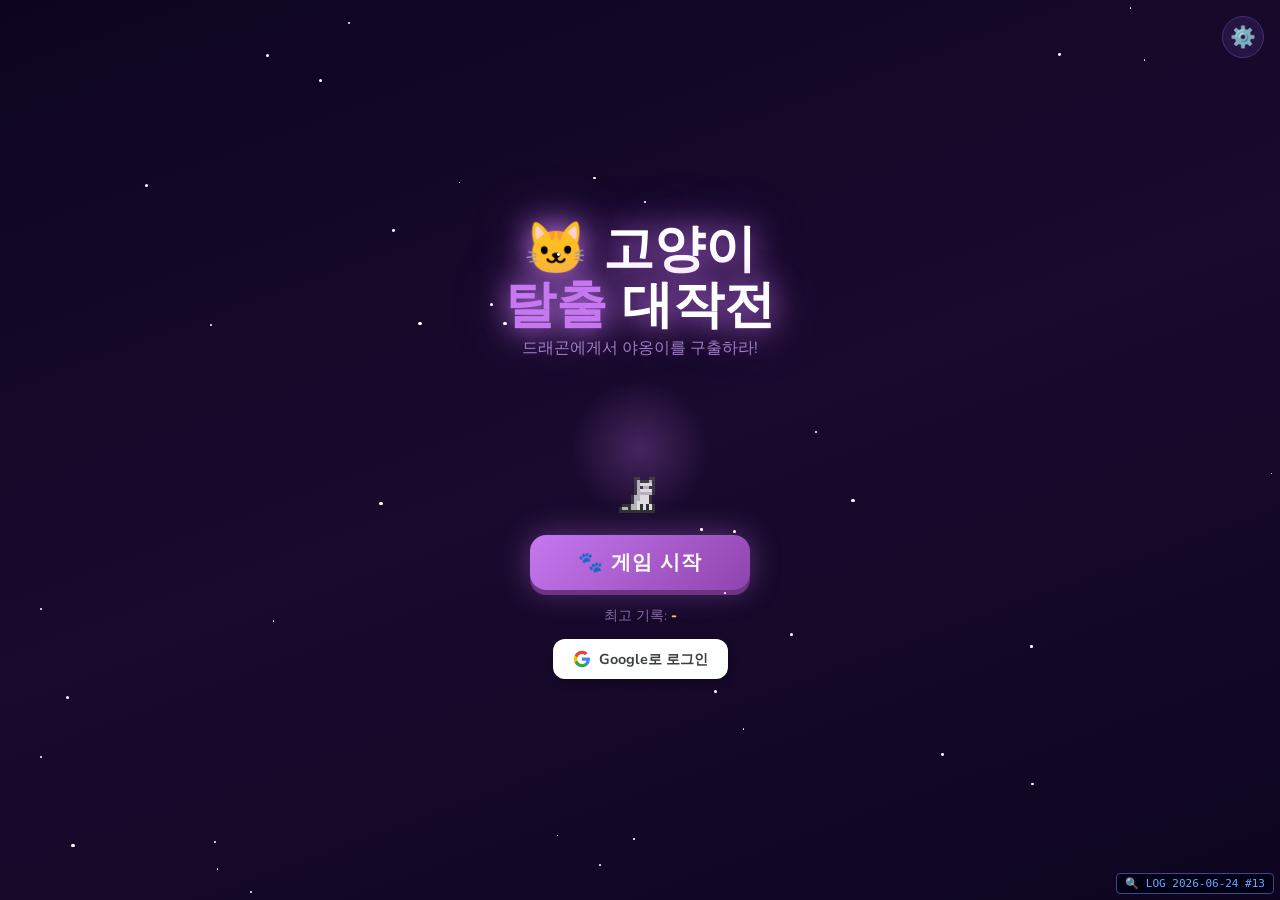
==== commit 8d955bf9: "로그 패널 풀스크린 + 로그 메시지 텍스트화 (2026-06-24 #13) - debug-panel: left:0;right:0 풀스크린 너비 (이모지만 보이던 문제 해결) - c" ====
--- a/index.html
+++ b/index.html
@@ -433,8 +433,8 @@
   background:rgba(0,0,20,0.9);color:#6af;border:1px solid #448;
   border-radius:4px;padding:3px 8px;font-size:11px;cursor:pointer;
   font-family:monospace;}
-#debug-panel{position:fixed;bottom:30px;right:0;width:min(440px,100vw);max-height:46vh;
-  background:rgba(0,0,12,0.96);border:1px solid #336;border-radius:8px 0 0 0;
+#debug-panel{position:fixed;bottom:30px;left:0;right:0;max-height:46vh;
+  background:rgba(0,0,12,0.96);border:1px solid #336;border-radius:8px 8px 0 0;
   font-family:monospace;font-size:11px;z-index:99999;display:flex;flex-direction:column;}
 #debug-panel.hidden{display:none;}
 #debug-header{display:flex;justify-content:space-between;align-items:center;
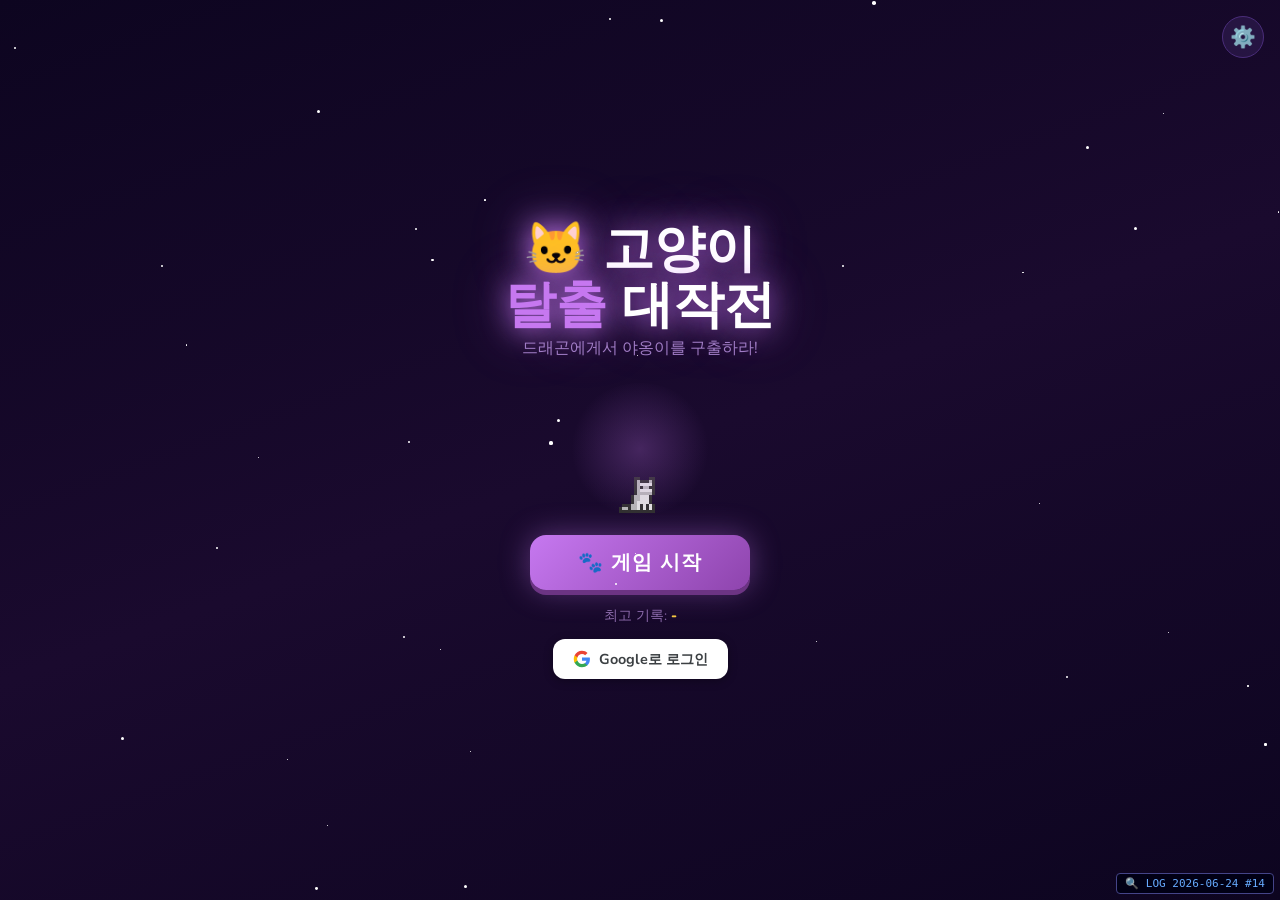
==== commit 23fab143: "Android 알림바 미디어 플레이어 표시 제거 (2026-06-24 #14) - audio.disableRemotePlayback = true: 오디오 생성 시 미디어 세션 등록" ====
--- a/index.html
+++ b/index.html
@@ -1797,6 +1797,7 @@
     audio.volume  = s.volume ?? 1;
     audio.loop    = s.loop   ?? false;
     audio.preload = 'auto';
+    audio.disableRemotePlayback = true; // Android 알림바 미디어 세션 등록 방지
     _pool[s.id]   = audio;
     _origVol[s.id] = audio.volume;
   });
@@ -1850,10 +1851,14 @@
     isMuted() { return _muted; }
   };
 
-  // 모바일 홈 버튼·탭 전환 시 사운드 정지/복구
+  // 모바일 홈 버튼·탭 전환 시 사운드 정지/복구 + 미디어 세션 해제
   document.addEventListener('visibilitychange', () => {
-    if (document.hidden) api.pauseAll();
-    else api.resumeBGM();
+    if (document.hidden) {
+      api.pauseAll();
+      if ('mediaSession' in navigator) navigator.mediaSession.playbackState = 'none';
+    } else {
+      api.resumeBGM();
+    }
   });
 
   return api;
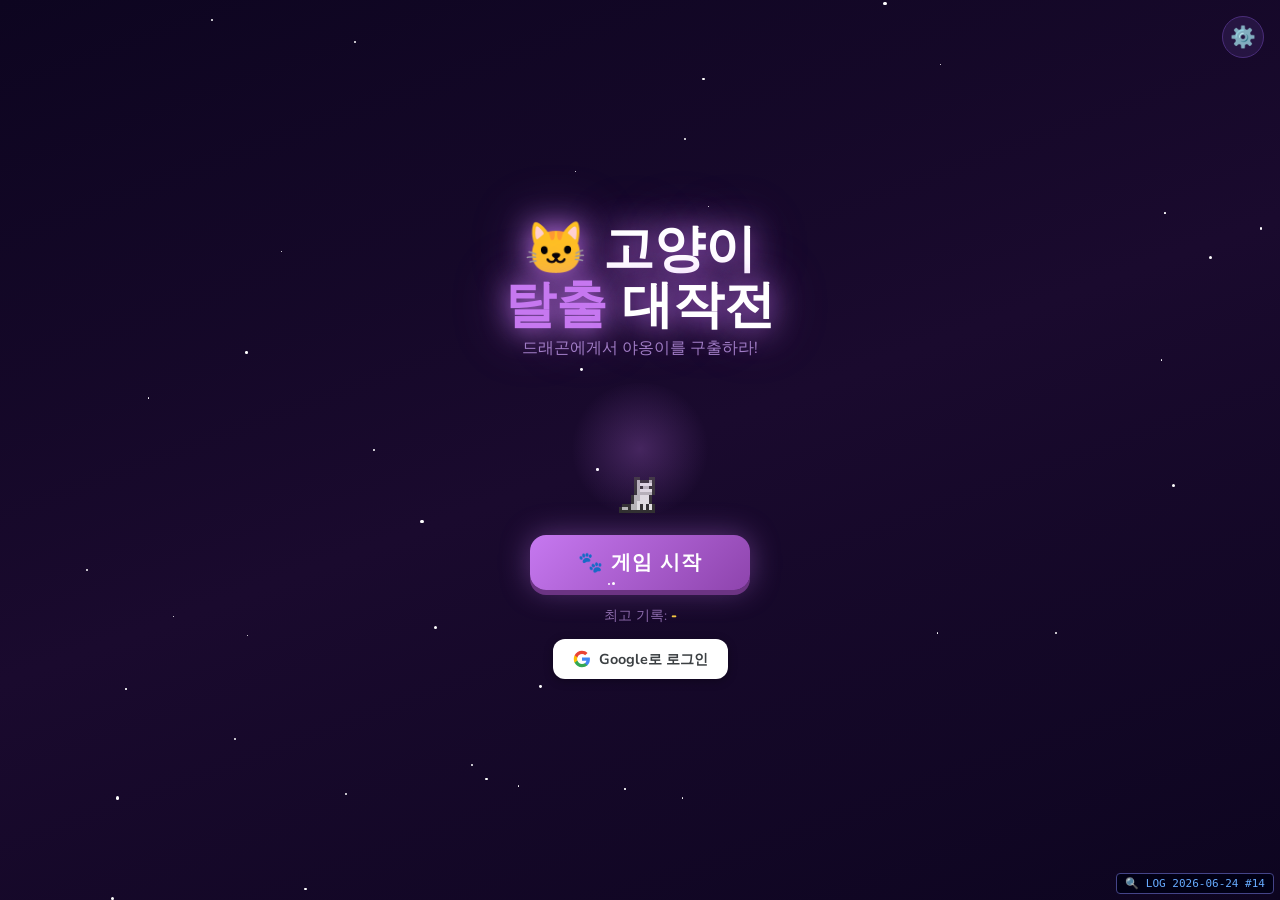
==== commit 909d425f: "특수타일 시스템 버그수정 + 사운드 에셋 추가 (2026-06-25 #1) - TIMEBOMB→TILEBOMB 전면 리네임 (상수·CSS·HTML) - 타임밤 카운트다운 시스템 삭" ====
--- a/index.html
+++ b/index.html
@@ -381,7 +381,7 @@
 .tutorial-tile-mock.tile-drill{box-shadow:0 0 14px 4px orange;border:2px solid orange;background:#1a0a2e;}
 .tutorial-tile-mock.tile-blackhole{box-shadow:0 0 14px 4px purple;border:2px solid purple;background:#1a0a2e;}
 .tutorial-tile-mock.tile-chain{box-shadow:0 0 14px 4px cyan;border:2px solid cyan;background:#1a0a2e;}
-.tutorial-tile-mock.tile-timebomb{box-shadow:0 0 14px 4px red;border:2px solid red;background:#1a0a2e;}
+.tutorial-tile-mock.tile-tilebomb{box-shadow:0 0 14px 4px red;border:2px solid red;background:#1a0a2e;}
 .tutorial-tile-mock.tile-magnet{box-shadow:0 0 14px 4px lime;border:2px solid lime;background:#1a0a2e;}
 .tutorial-intro-icon{font-size:3rem;margin-bottom:12px;}
 .tutorial-drill-row{display:flex;gap:12px;justify-content:center;margin-bottom:12px;}
@@ -410,6 +410,13 @@
   text-shadow:0 0 10px #56ab2f;pointer-events:none;z-index:70;
   animation:bonusFloat 1s forwards;}
 @keyframes bonusFloat{0%{opacity:1;transform:translateY(0)}100%{opacity:0;transform:translateY(-60px)}}
+.drill-subtitle{position:absolute;bottom:12%;left:50%;transform:translateX(-50%);
+  background:rgba(0,0,0,.72);color:#fff;font-size:.85rem;font-weight:700;
+  padding:6px 16px;border-radius:20px;pointer-events:none;z-index:60;
+  white-space:nowrap;border:1px solid rgba(255,140,0,.6);
+  animation:drillHint .12s ease-out;}
+.drill-subtitle.hidden{display:none;}
+@keyframes drillHint{0%{opacity:0;transform:translateX(-50%) scale(.85)}100%{opacity:1;transform:translateX(-50%) scale(1)}}
 
 @media(max-width:560px){
   :root{--sz:35px;--gap:2px;}
@@ -441,7 +448,7 @@
   padding:4px 8px;background:#0a0a25;border-bottom:1px solid #223;flex-shrink:0;}
 #debug-header span{color:#668;font-size:10px;}
 #debug-clear{font-size:10px;padding:2px 6px;cursor:pointer;background:#223;color:#99b;border:none;border-radius:3px;}
-#debug-log{overflow-y:auto;flex:1;padding:2px 4px;}
+#debug-log{overflow-y:auto;flex:1;padding:2px 4px;user-select:text;}
 .dl{padding:1px 2px;border-bottom:1px solid #0a0a1a;white-space:nowrap;overflow:hidden;text-overflow:ellipsis;}
 .dl:hover{white-space:normal;overflow:visible;background:#0d0d28;z-index:1;position:relative;word-break:break-all;}
 .dl-t{color:#445;margin-right:3px;}
@@ -516,7 +523,7 @@
     </div>
     <div class="hud-card timer-ring-wrap">
       <div class="hud-label">시간</div>
-      <div class="hud-value" id="timer-value">60</div>
+      <div class="hud-value" id="timer-value">30</div>
       <svg class="timer-ring" width="56" height="56" viewBox="0 0 56 56">
         <circle id="timer-ring-circle" cx="28" cy="28" r="25" transform="rotate(-90 28 28)"/>
       </svg>
@@ -528,7 +535,9 @@
     <button class="hud-help-btn" id="tutorial-help-btn" title="특수 타일 안내">❓</button>
   </div>
 
-  <div class="grid-container" id="grid"></div>
+  <div class="grid-container" id="grid">
+    <div id="drill-subtitle" class="drill-subtitle hidden"></div>
+  </div>
 
   <div class="controls">
     <!-- <button class="btn-sm" id="shuffle-btn">🔀 셔플</button> -->
@@ -979,7 +988,7 @@
 let urgency = 0;
 let score = 0, level = 1;
 let animating = false, selected = null;
-let timeLeft = 60, timerInterval = null;
+let timeLeft = 30, timerInterval = null;
 let barriersLeft = 8;
 let gameOver = false;
 let _warned20 = false, _warned10 = false;
@@ -1024,7 +1033,7 @@
 // config/levels.js 에서 로드
 const _lc = window.LEVEL_CONFIG || {};
 const _ld = _lc.defaults || {};
-const BASE_TIME      = _ld.baseTime     || 60;
+const BASE_TIME      = _ld.baseTime     || 30;
 const TIME_PER_MATCH = _ld.timePerMatch || 2;
 const MAX_LEVEL      = _lc.maxLevel     || 100;
 
@@ -1085,6 +1094,17 @@
 }
 
 const SPECIAL_EMOJI = { 10:'⚙️', 11:'🌀', 12:'⚡', 13:'💣', 14:'🧲' };
+
+let _drillSubtitleTimer = null;
+function showDrillSubtitle(msg) {
+  const el = document.getElementById('drill-subtitle');
+  if (!el) return;
+  if (_drillSubtitleTimer) clearTimeout(_drillSubtitleTimer);
+  el.textContent = msg;
+  el.classList.remove('hidden');
+  void el.offsetWidth; // reflow → animation 재시작
+  _drillSubtitleTimer = setTimeout(() => el.classList.add('hidden'), 1600);
+}
 
 function setTileVisual(el, type) {
   if (typeof isSpecialTile === 'function' && isSpecialTile(type)) {
@@ -1342,8 +1362,23 @@
   const srcVal = board[drag.r]?.[drag.c];
   if (!animating && !gameOver && typeof isSpecialTile === 'function' && isSpecialTile(srcVal)) {
     const swipeDir = Math.abs(dx) >= Math.abs(dy) ? 'row' : 'col';
-    // 드릴은 스와이프 방향으로 재설정
-    if (srcVal === SPECIAL_TYPES.DRILL) setDrillDirection(drag.r, drag.c, swipeDir);
+    const _swipeDir = getDir(dx, dy);
+    const targetVal = _swipeDir && inBounds(_swipeDir.tr, _swipeDir.tc) ? board[_swipeDir.tr][_swipeDir.tc] : null;
+    // 대상도 특수타일이면 조합 경로로 처리 (self-swap 아님)
+    if (targetVal !== null && isSpecialTile(targetVal)) {
+      gameLog('DRAG', `특수+특수 조합시도 (${drag.r},${drag.c})[${srcVal}]↔(${_swipeDir.tr},${_swipeDir.tc})[${targetVal}]`);
+      clearSelection();
+      trySwap(drag.r, drag.c, _swipeDir.tr, _swipeDir.tc);
+      return;
+    }
+    if (srcVal === SPECIAL_TYPES.DRILL) {
+      const storedDir = getDrillDirection(drag.r, drag.c);
+      if (swipeDir !== storedDir) {
+        showDrillSubtitle(storedDir === 'row' ? '➡ 가로로 스와이프하세요' : '⬇ 세로로 스와이프하세요');
+        gameLog('DRAG', `드릴 방향 불일치 at (${drag.r},${drag.c}) stored=${storedDir} swipe=${swipeDir} → 취소`);
+        return;
+      }
+    }
     gameLog('DRAG', `특수타일 직접발동 (${drag.r},${drag.c}) type=${srcVal} dir=${swipeDir}`);
     clearSelection();
     trySwap(drag.r, drag.c, drag.r, drag.c); // 자기 자신과 교환 → 발동만
@@ -1398,12 +1433,50 @@
 
 async function trySwap(r1, c1, r2, c2) {
   clearAutoHint();
-  const _SN = {10:'드릴',11:'블랙홀',12:'체인',13:'타임밤',14:'자석'};
+  const _SN = {10:'드릴',11:'블랙홀',12:'체인',13:'타일밤',14:'자석'};
   animating = true;
   gameLog('ANIM', `animating=true`);
   gameLog('SWAP', `실행 (${r1},${c1})[${board[r1][c1]}]↔(${r2},${c2})[${board[r2][c2]}]`);
-  if (r1 !== r2 || c1 !== c2) swap(r1, c1, r2, c2);
+  const _preV1 = board[r1][c1], _preV2 = board[r2][c2];
+  if (r1 !== r2 || c1 !== c2) {
+    swap(r1, c1, r2, c2);
+    if (_preV1 === SPECIAL_TYPES.DRILL) moveDrillDirection(r1, c1, r2, c2);
+    if (_preV2 === SPECIAL_TYPES.DRILL) moveDrillDirection(r2, c2, r1, c1);
+  }
   AudioManager.play('puzzleMove');
+  // ── 특수 + 특수 조합 체크 ──
+  if (r1 !== r2 || c1 !== c2) {
+    const valA = board[r1][c1], valB = board[r2][c2];
+    if (isSpecialTile(valA) && isSpecialTile(valB)) {
+      const _rank = v => v === SPECIAL_TYPES.DRILL ? 1 : v === SPECIAL_TYPES.BLACKHOLE ? 2 : v === SPECIAL_TYPES.CHAIN ? 3 : 0;
+      const _combo = (a, b) => {
+        if (a >= 13 || b >= 13) return null;          // 업그레이드 포함 → 불가
+        if (a === b) return null;                       // 동종 → 불가(드릴+드릴, 체인+체인 미정)
+        if (a === SPECIAL_TYPES.CHAIN || b === SPECIAL_TYPES.CHAIN) return SPECIAL_TYPES.MAGNET;
+        return SPECIAL_TYPES.TILEBOMB;                 // 블랙홀+드릴
+      };
+      const comboResult = _combo(valA, valB);
+      if (comboResult !== null) {
+        const [hr, hc, lr, lc] = _rank(valA) >= _rank(valB) ? [r1,c1,r2,c2] : [r2,c2,r1,c1];
+        board[hr][hc] = comboResult;
+        board[lr][lc] = -1;
+        renderBoard();
+        const comboEl = getTile(hr, hc);
+        comboEl?.classList.add('special-spawn');
+        setTimeout(() => comboEl?.classList.remove('special-spawn'), 350);
+        gameLog('SPECIAL', `✨ 조합: ${_SN[valA]}+${_SN[valB]} → ${_SN[comboResult]} at (${hr},${hc})`);
+        await dropAndFill();
+        animating = false;
+        scheduleHint();
+      } else {
+        gameLog('SPECIAL', `특수+특수 조합 불가: ${_SN[valA]}+${_SN[valB]} → 스왑만`);
+        animating = false;
+        scheduleHint();
+      }
+      return;
+    }
+  }
+
   // ── 특수 타일 즉시 발동 ──
   const _swapPairs = (r1 === r2 && c1 === c2) ? [[r1,c1]] : [[r1,c1],[r2,c2]];
   for (const [r, c] of _swapPairs) {
@@ -1414,28 +1487,40 @@
     const cls = val === SPECIAL_TYPES.DRILL    ? 'drill-firing'
               : val === SPECIAL_TYPES.BLACKHOLE ? 'blackhole-pull'
               : val === SPECIAL_TYPES.CHAIN     ? 'chain-zap'
-              : val === SPECIAL_TYPES.TIMEBOMB  ? 'timebomb-explode'
+              : val === SPECIAL_TYPES.TILEBOMB  ? 'tilebomb-explode'
               : 'magnet-pull';
 
     if (val === SPECIAL_TYPES.DRILL) {
-      const dir = getDrillDirection(r, c);
+      const drillDir = getDrillDirection(r, c);
+      const isSelfSwap = (r1 === r2 && c1 === c2);
+      const swapDir = isSelfSwap ? drillDir : (r1 === r2 ? 'row' : 'col');
+      if (!isSelfSwap && swapDir !== drillDir) {
+        swap(r1, c1, r2, c2); // 되돌리기
+        showDrillSubtitle(drillDir === 'row' ? '➡ 가로로 스와이프하세요' : '⬇ 세로로 스와이프하세요');
+        gameLog('SPECIAL', `⚙️ 드릴 방향 불일치 at (${r},${c}) stored=${drillDir} swap=${swapDir} → 취소`);
+        animating = false;
+        return;
+      }
       clearDrillDirection(r, c);
-      fx = getDrillCells(board, r, c, GRID, dir);
-      gameLog('SPECIAL', `⚙️ 드릴 발동 at (${r},${c}) dir=${dir} → ${fx.length}칸`);
+      fx = getDrillCells(board, r, c, GRID, drillDir);
+      gameLog('SPECIAL', `⚙️ 드릴 발동 at (${r},${c}) dir=${drillDir} → ${fx.length}칸`);
     } else if (val === SPECIAL_TYPES.BLACKHOLE) {
       fx = getBlackholeCells(board, r, c, GRID);
       gameLog('SPECIAL', `🌀 블랙홀 발동 at (${r},${c}) → ${fx.length}칸`);
     } else if (val === SPECIAL_TYPES.CHAIN) {
-      fx = getChainCells(board, r, c, GRID);
+      const _isSelf = (r1 === r2 && c1 === c2);
+      const _partner = _isSelf ? -1 : (r === r2 && c === c2 ? _preV2 : _preV1);
+      fx = getChainCells(board, r, c, GRID, _partner);
       _drawChainSVG(fx, r, c);
-      gameLog('SPECIAL', `⚡ 체인 발동 at (${r},${c}) → ${fx.length}칸`);
-    } else if (val === SPECIAL_TYPES.TIMEBOMB) {
-      fx = getTimebombCells(board, r, c, GRID);
-      clearTimebomb(r, c);
-      gameLog('BOMB', `💣 타임밤 즉시발동 at (${r},${c}) → ${fx.length}칸`);
+      gameLog('SPECIAL', `⚡ 체인 발동 at (${r},${c}) targetType=${_partner} → ${fx.length}칸`);
+    } else if (val === SPECIAL_TYPES.TILEBOMB) {
+      fx = getTilebombCells(board, r, c, GRID);
+      gameLog('BOMB', `💥 타일밤 발동 at (${r},${c}) → ${fx.length}칸`);
     } else if (val === SPECIAL_TYPES.MAGNET) {
-      fx = getMagnetCells(board, r, c, GRID);
-      gameLog('SPECIAL', `🧲 자석 발동 at (${r},${c}) → ${fx.length}칸`);
+      const _isSelf = (r1 === r2 && c1 === c2);
+      const _partner = _isSelf ? -1 : (r === r2 && c === c2 ? _preV2 : _preV1);
+      fx = getMagnetCells(board, r, c, GRID, _partner);
+      gameLog('SPECIAL', `🧲 자석 발동 at (${r},${c}) targetType=${_partner} → ${fx.length}칸`);
     }
 
     fx.forEach(cell => getTile(cell.r, cell.c)?.classList.add(cls));
@@ -1463,12 +1548,7 @@
         setTileVisual(pivotEl, specialType);
         gameLog('SPECIAL', `드릴 방향=${isRow?'행(row)':'열(col)'}`);
       }
-      if (specialType === SPECIAL_TYPES.TIMEBOMB) {
-        setTimebomb(pivot.r, pivot.c);
-        pivotEl.dataset.countdown = '3';
-        pivotEl.classList.add('timebomb-3');
-        gameLog('BOMB', `💣 타임밤 등록 at (${pivot.r},${pivot.c}) 카운트=3`);
-      }
+
     }
     m.splice(m.findIndex(cell => cell.r === pivot.r && cell.c === pivot.c), 1);
   }
@@ -1540,13 +1620,13 @@
     const cls = val === SPECIAL_TYPES.DRILL    ? 'drill-firing'
               : val === SPECIAL_TYPES.BLACKHOLE ? 'blackhole-pull'
               : val === SPECIAL_TYPES.CHAIN     ? 'chain-zap'
-              : val === SPECIAL_TYPES.TIMEBOMB  ? 'timebomb-explode'
+              : val === SPECIAL_TYPES.TILEBOMB  ? 'tilebomb-explode'
               :                                   'magnet-pull';
     let fx = [];
     if      (val === SPECIAL_TYPES.DRILL)      { const _dd = getDrillDirection(r, c); clearDrillDirection(r, c); fx = getDrillCells(board, r, c, GRID, _dd); gameLog('SPECIAL', `⚙️ 드릴(매치) at (${r},${c}) dir=${_dd} → ${fx.length}칸`); }
     else if (val === SPECIAL_TYPES.BLACKHOLE)  { fx = getBlackholeCells(board, r, c, GRID); gameLog('SPECIAL', `🌀 블랙홀(매치) at (${r},${c}) → ${fx.length}칸`); }
     else if (val === SPECIAL_TYPES.CHAIN)    { fx = getChainCells(board, r, c, GRID); _drawChainSVG(fx, r, c); gameLog('SPECIAL', `⚡ 체인(매치) at (${r},${c}) → ${fx.length}칸`); }
-    else if (val === SPECIAL_TYPES.TIMEBOMB) { fx = getTimebombCells(board, r, c, GRID); clearTimebomb(r, c); gameLog('BOMB', `💣 타임밤(매치) at (${r},${c}) → ${fx.length}칸`); }
+    else if (val === SPECIAL_TYPES.TILEBOMB)  { fx = getTilebombCells(board, r, c, GRID); gameLog('BOMB', `💥 타일밤(매치) at (${r},${c}) → ${fx.length}칸`); }
     else if (val === SPECIAL_TYPES.MAGNET)     { fx = getMagnetCells(board, r, c, GRID); gameLog('SPECIAL', `🧲 자석(매치) at (${r},${c}) → ${fx.length}칸`); }
     fx.forEach(cell => { getTile(cell.r, cell.c)?.classList.add(cls); extraCells.push(cell); });
   }
@@ -1572,27 +1652,10 @@
   const chain = findMatches();
   if (chain.length > 0) { gameLog('CHAIN', `연쇄! ${chain.length}개 추가`); await delay(80); await processMatches(chain, true); }
   else {
-    const bombed = tickTimebombs();
-    if (bombed.length > 0) {
-      gameLog('BOMB', `💥 타임밤 폭발! ${bombed.length}개`);
-      bombed.forEach(({ r, c }) => getTile(r, c)?.classList.add('timebomb-explode'));
-      await delay(400);
-      await processMatches(bombed, true);
-    } else {
-      for (const [key, turns] of Object.entries(timebombCounters)) {
-        const [tr, tc] = key.split(',').map(Number);
-        const el = getTile(tr, tc);
-        if (!el) continue;
-        el.dataset.countdown = turns;
-        el.classList.remove('timebomb-3', 'timebomb-2', 'timebomb-1');
-        el.classList.add(`timebomb-${turns}`);
-        gameLog('BOMB', `💣 카운트 (${tr},${tc})→${turns}턴`);
-      }
       document.getElementById('score-value').textContent = score;
       gameLog('ANIM', `animating=false | 턴완료 score=${score}`);
       animating = false;
       scheduleHint();
-    }
   }
 }
 
@@ -1635,7 +1698,13 @@
   for (let c = 0; c < GRID; c++) {
     let w = GRID - 1;
     for (let r = GRID - 1; r >= 0; r--) {
-      if (board[r][c] >= 0) { board[w][c] = board[r][c]; if (w !== r) board[r][c] = -1; w--; }
+      if (board[r][c] >= 0) {
+        if (w !== r) {
+          if (board[r][c] === SPECIAL_TYPES.DRILL) moveDrillDirection(r, c, w, c);
+          board[w][c] = board[r][c]; board[r][c] = -1;
+        }
+        w--;
+      }
     }
     while (w >= 0) { board[w][c] = rnd(); w--; }
   }
@@ -1998,7 +2067,7 @@
   { type:'drill',     name:'드릴',           desc:'4개 일렬 매치! 방향에 따라 가로줄 또는 세로줄 전체를 제거합니다.' },
   { type:'emoji',     icon:'🌀', cls:'tile-blackhole', name:'블랙홀',  desc:'6개 이상 또는 십자(+) 매치! 활성화 시 보드 전체 같은 색 타일을 제거합니다.' },
   { type:'emoji',     icon:'⚡', cls:'tile-chain',     name:'체인',    desc:'5개 일렬 매치! 주변 타일을 연쇄 폭발시킵니다.' },
-  { type:'emoji',     icon:'💣', cls:'tile-timebomb',  name:'타임밤',  desc:'T자·L자 매치! 일정 턴 후 폭발하여 주변 타일을 제거합니다.' },
+  { type:'emoji',     icon:'💣', cls:'tile-tilebomb',  name:'타일밤',  desc:'특수 타일 조합으로 생성! 즉시 폭발하여 주변 타일을 제거합니다.' },
   { type:'emoji',     icon:'🧲', cls:'tile-magnet',    name:'자석',    desc:'ㄱ·ㄴ자 매치! 활성화 시 주변 타일을 끌어당겨 제거합니다.' },
 ];
 let _tutSlide = 0;
--- a/css/specialTiles.css
+++ b/css/specialTiles.css
@@ -10,7 +10,7 @@
    ──────────────────────────────────────────────────────────── */
 
 /* 특수 타일 공통: 이모지 크게 */
-.tile-drill, .tile-blackhole, .tile-chain, .tile-timebomb, .tile-magnet {
+.tile-drill, .tile-blackhole, .tile-chain, .tile-tilebomb, .tile-magnet {
   display: flex;
   align-items: center;
   justify-content: center;
@@ -33,8 +33,7 @@
   border: 2px solid cyan;
 }
 
-.tile-timebomb {
-  position: relative;            /* ::after 의 absolute 기준점 */
+.tile-tilebomb {
   box-shadow: 0 0 12px 3px red;
   border: 2px solid red;
 }
@@ -44,43 +43,6 @@
   border: 2px solid lime;
 }
 
-
-/* ────────────────────────────────────────────────────────────
-   2. 타임밤 카운트다운 숫자 표시
-   ──────────────────────────────────────────────────────────── */
-
-.tile-timebomb::after {
-  content: attr(data-countdown);
-  position: absolute;
-  top: 2px;
-  right: 4px;
-  font-size: 0.75em;
-  font-weight: bold;
-  color: white;
-  line-height: 1;
-  pointer-events: none;
-  text-shadow: 0 0 4px rgba(0, 0, 0, 0.8);
-}
-
-/* 카운트에 따른 글로우 강도 */
-.timebomb-3 {
-  box-shadow: 0 0 8px 2px red;
-}
-
-.timebomb-2 {
-  box-shadow: 0 0 14px 4px red;
-  animation: timebomb-pulse 0.8s infinite;
-}
-
-.timebomb-1 {
-  box-shadow: 0 0 20px 6px red;
-  animation: timebomb-pulse 0.3s infinite;
-}
-
-@keyframes timebomb-pulse {
-  0%,  100% { box-shadow: 0 0 20px 6px red; }
-  50%        { box-shadow: 0 0 6px 1px darkred; }
-}
 
 
 /* ────────────────────────────────────────────────────────────
@@ -123,8 +85,8 @@
   100%           { opacity: 0; }
 }
 
-/* ── 타임밤 (폭발 확장) ── */
-.timebomb-explode {
+/* ── 타일밤 (폭발 확장) ── */
+.tilebomb-explode {
   will-change: transform, opacity;
   animation: tb-explode 0.4s ease-out forwards;
 }
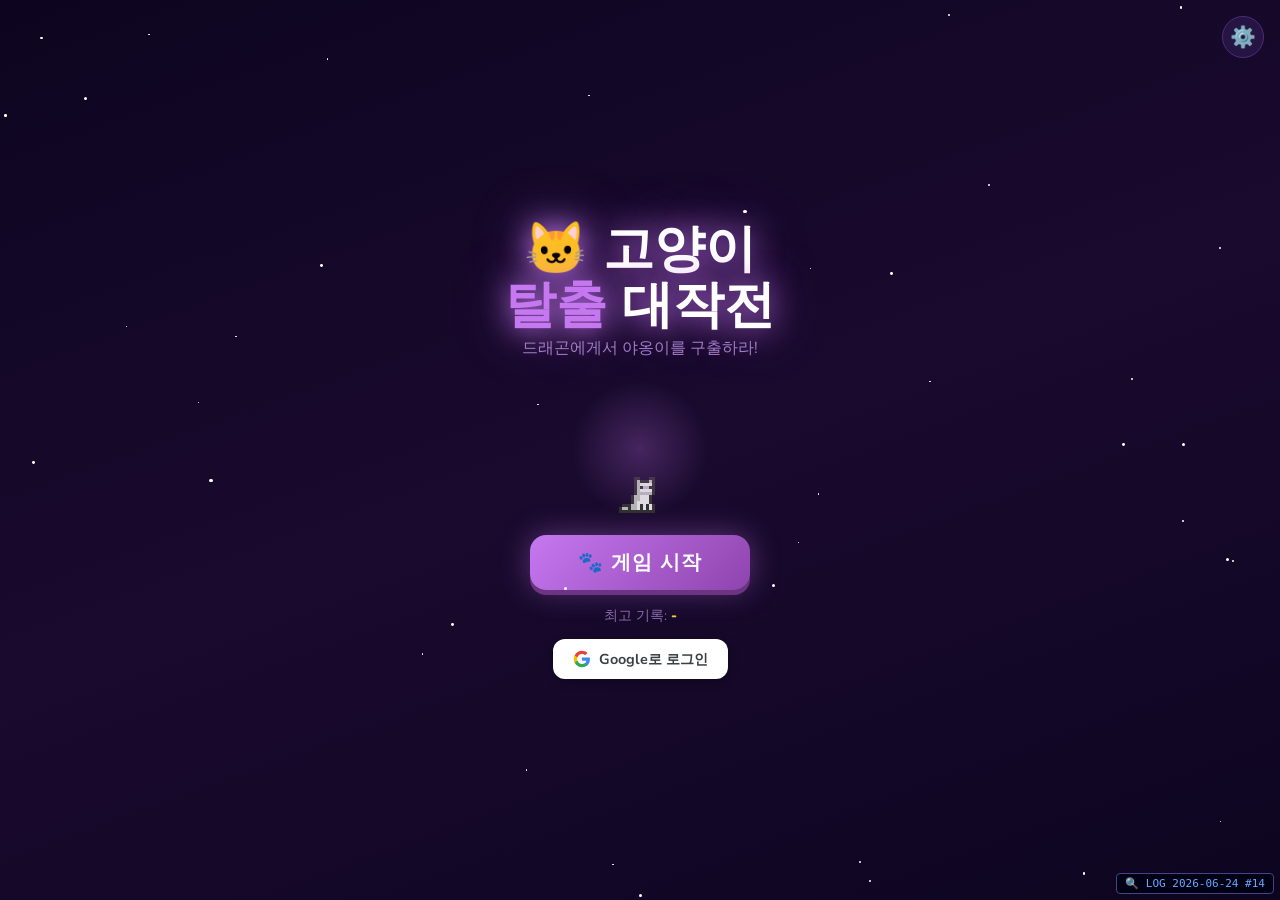
==== commit 070a46a1: "feat: 특수타일 인터랙티브 튜토리얼 시스템 추가 - TutorialManager 클래스 신규 생성 (tutorial.js) - 드릴/블랙홀/체인 생성+발동 2단계 튜토리얼 - " ====
--- a/index.html
+++ b/index.html
@@ -987,8 +987,8 @@
 let lastFrameTime = 0;
 let urgency = 0;
 let score = 0, level = 1;
-let animating = false, selected = null;
-let timeLeft = 30, timerInterval = null;
+var animating = false; let selected = null;
+let timeLeft = 30; var timerInterval = null;
 let barriersLeft = 8;
 let gameOver = false;
 let _warned20 = false, _warned10 = false;
@@ -1126,6 +1126,9 @@
   }
   el.className = 'tile ' + (TYPE_CLS[type] ?? '');
   el.textContent = '';
+  el.style.backgroundSize = '';
+  el.style.backgroundPosition = '';
+  el.style.backgroundRepeat = '';
   const img = currentLevelAnimals[type];
   el.style.backgroundImage = img ? `url("${img}")` : '';
 }
@@ -1459,6 +1462,11 @@
       if (comboResult !== null) {
         const [hr, hc, lr, lc] = _rank(valA) >= _rank(valB) ? [r1,c1,r2,c2] : [r2,c2,r1,c1];
         board[hr][hc] = comboResult;
+        // === TUTORIAL HOOK 1-B: 조합 생성 경로 ===
+        if (window.tutorialManager && !window.tutorialManager.isActive) {
+          window.tutorialManager.checkAndShow(comboResult, [{ r: hr, c: hc }]);
+        }
+        // === END TUTORIAL HOOK 1-B ===
         board[lr][lc] = -1;
         renderBoard();
         const comboEl = getTile(hr, hc);
@@ -1503,23 +1511,29 @@
       }
       clearDrillDirection(r, c);
       fx = getDrillCells(board, r, c, GRID, drillDir);
+      AudioManager.play('sfxDrill');
       gameLog('SPECIAL', `⚙️ 드릴 발동 at (${r},${c}) dir=${drillDir} → ${fx.length}칸`);
     } else if (val === SPECIAL_TYPES.BLACKHOLE) {
       fx = getBlackholeCells(board, r, c, GRID);
+      AudioManager.play('sfxBlackhole');
       gameLog('SPECIAL', `🌀 블랙홀 발동 at (${r},${c}) → ${fx.length}칸`);
     } else if (val === SPECIAL_TYPES.CHAIN) {
       const _isSelf = (r1 === r2 && c1 === c2);
       const _partner = _isSelf ? -1 : (r === r2 && c === c2 ? _preV2 : _preV1);
       fx = getChainCells(board, r, c, GRID, _partner);
       _drawChainSVG(fx, r, c);
+      AudioManager.play('sfxChain');
       gameLog('SPECIAL', `⚡ 체인 발동 at (${r},${c}) targetType=${_partner} → ${fx.length}칸`);
     } else if (val === SPECIAL_TYPES.TILEBOMB) {
       fx = getTilebombCells(board, r, c, GRID);
+      AudioManager.play('sfxBomb');
       gameLog('BOMB', `💥 타일밤 발동 at (${r},${c}) → ${fx.length}칸`);
     } else if (val === SPECIAL_TYPES.MAGNET) {
       const _isSelf = (r1 === r2 && c1 === c2);
       const _partner = _isSelf ? -1 : (r === r2 && c === c2 ? _preV2 : _preV1);
       fx = getMagnetCells(board, r, c, GRID, _partner);
+      AudioManager.play('sfxMagnet');
+      setTimeout(() => AudioManager.stop('sfxMagnet'), 1000);
       gameLog('SPECIAL', `🧲 자석 발동 at (${r},${c}) targetType=${_partner} → ${fx.length}칸`);
     }
 
@@ -1528,6 +1542,11 @@
 
     await delay(350);
     await processMatches(fx);
+    // === TUTORIAL HOOK 2-B: 특수타일 발동 경로 ===
+    if (window.tutorialManager && window.tutorialManager.isActive) {
+      window.tutorialManager.onSwapComplete(r1, c1, r2, c2);
+    }
+    // === END TUTORIAL HOOK 2-B ===
     return;              // 일반 매치 탐색 생략
   }
   // ── 기존 findMatches() 로직 ──
@@ -1537,6 +1556,11 @@
     const pivot = m[Math.floor(m.length / 2)];
     gameLog('SPECIAL', `✨ 특수타일 생성: ${_SN[specialType]||specialType} at (${pivot.r},${pivot.c}) (${m.length+1}매치)`);
     board[pivot.r][pivot.c] = specialType;
+    // === TUTORIAL HOOK: 특수타일 생성 ===
+    if (window.tutorialManager && !window.tutorialManager.isActive) {
+      window.tutorialManager.checkAndShow(specialType, m);
+    }
+    // === END TUTORIAL HOOK ===
     const pivotEl = getTile(pivot.r, pivot.c);
     if (pivotEl) {
       pivotEl.classList.add(getSpecialTileClass(specialType), 'special-spawn');
@@ -1554,6 +1578,11 @@
   }
   if (m.length > 0) { await processMatches(m); }
   else { gameLog('SWAP', `매치없음 → 취소`); swap(r1, c1, r2, c2); gameLog('ANIM', `animating=false`); animating = false; scheduleHint(); }
+  // === TUTORIAL HOOK: 스왑 완료 ===
+  if (window.tutorialManager && window.tutorialManager.isActive) {
+    window.tutorialManager.onSwapComplete(r1, c1, r2, c2);
+  }
+  // === END TUTORIAL HOOK ===
 }
 function swap(r1, c1, r2, c2) { [board[r1][c1], board[r2][c2]] = [board[r2][c2], board[r1][c1]]; renderBoard(); }
 function findMatches() {
@@ -2160,6 +2189,7 @@
   <script src="js/supabase-client.js"></script>
   <script src="js/auth.js"></script>
   <script src="js/leaderboard.js"></script>
+  <script src="js/tutorial.js"></script>
   <script>
     // 버전 정보 디버그 로그 + UI에 표시
     (function() {
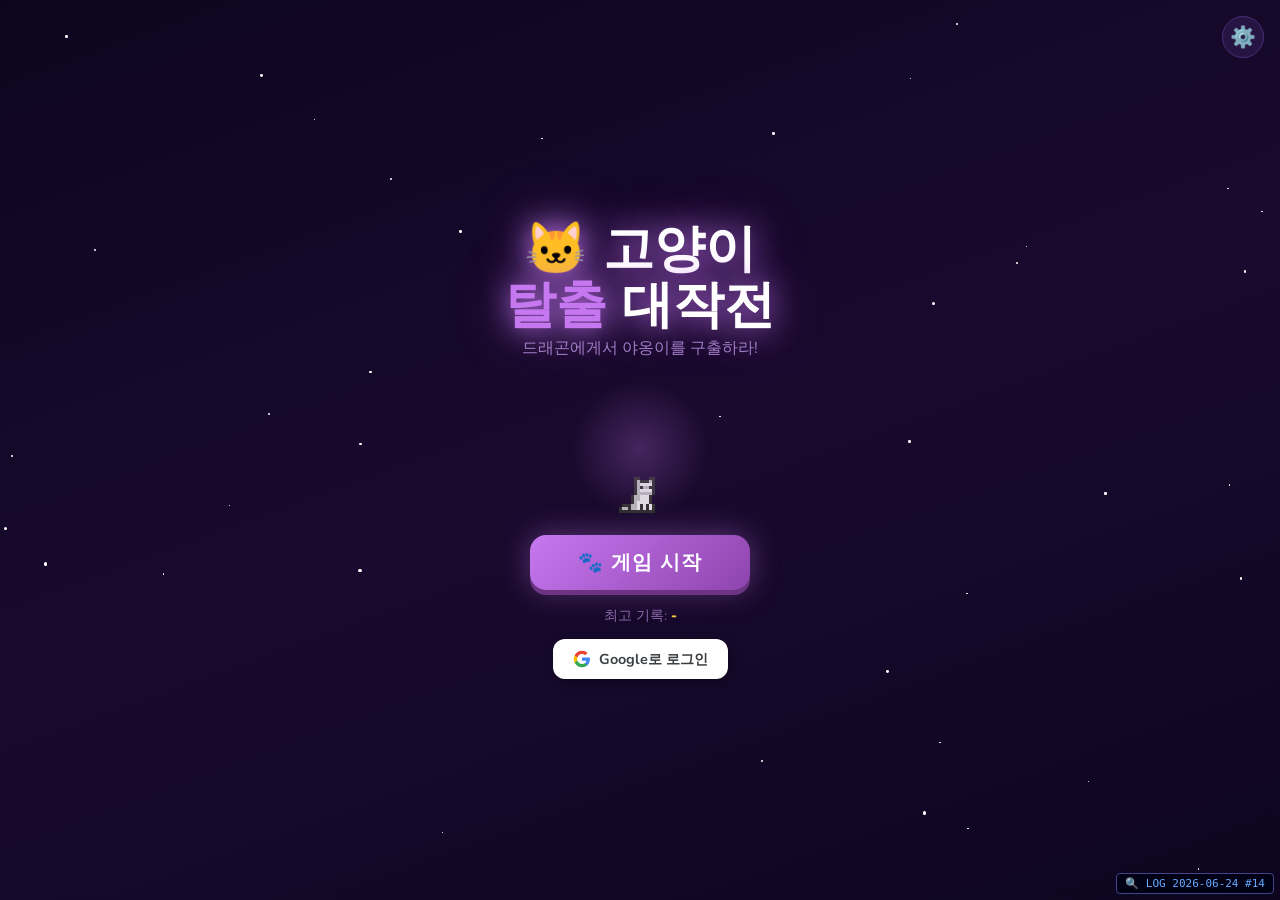
==== commit 0ebb978e: "feat: 튜토리얼 개선 + 사운드 설정 업데이트 (2026-06-26) Co-Authored-By: Claude Sonnet 4.6 <noreply@anthropic.com>" ====
--- a/index.html
+++ b/index.html
@@ -329,6 +329,7 @@
   background:linear-gradient(160deg,#1a0a2e,#2d1b4e);
   border:1px solid #4a2d7a;border-radius:20px;
   padding:28px 32px;min-width:300px;
+  max-height:90vh;overflow-y:auto;
   box-shadow:0 0 40px rgba(198,120,240,.25);}
 .settings-title{
   text-align:center;font-size:1.2rem;font-weight:900;
@@ -357,6 +358,14 @@
 .toggle-wrap input:checked + .toggle-slider::before{transform:translateX(22px);}
 .toggle-wrap input:disabled + .toggle-slider{opacity:.35;cursor:not-allowed;}
 /* 닫기 버튼 */
+.settings-action-btn{
+  background:#3d2060;color:#c8a0e0;
+  border:1px solid #4a2d7a;border-radius:8px;
+  padding:5px 14px;font-size:.85rem;font-weight:700;
+  cursor:pointer;font-family:'Nunito',sans-serif;
+  transition:background .15s,color .15s;}
+.settings-action-btn:hover{background:#5a3090;color:#fff;}
+.settings-action-btn.done{background:#2d6a2d;color:#a0e0a0;border-color:#3a8a3a;}
 .settings-close-btn{
   display:block;width:100%;margin-top:20px;
   background:linear-gradient(135deg,#c678f0,#8e44ad);
@@ -653,6 +662,12 @@
       </label>
     </div>
 
+    <div class="settings-row">
+      <span class="settings-icon">📖</span>
+      <span class="settings-label">튜토리얼 초기화</span>
+      <button class="settings-action-btn" id="reset-tutorial-btn">초기화</button>
+    </div>
+
     <button class="settings-close-btn" id="settings-close-btn">확인</button>
   </div>
 </div>
@@ -1462,11 +1477,11 @@
       if (comboResult !== null) {
         const [hr, hc, lr, lc] = _rank(valA) >= _rank(valB) ? [r1,c1,r2,c2] : [r2,c2,r1,c1];
         board[hr][hc] = comboResult;
-        // === TUTORIAL HOOK 1-B: 조합 생성 경로 ===
+        /* === TUTORIAL HOOK 1-B (비활성화) ===
         if (window.tutorialManager && !window.tutorialManager.isActive) {
           window.tutorialManager.checkAndShow(comboResult, [{ r: hr, c: hc }]);
         }
-        // === END TUTORIAL HOOK 1-B ===
+        === END TUTORIAL HOOK 1-B === */
         board[lr][lc] = -1;
         renderBoard();
         const comboEl = getTile(hr, hc);
@@ -1542,11 +1557,11 @@
 
     await delay(350);
     await processMatches(fx);
-    // === TUTORIAL HOOK 2-B: 특수타일 발동 경로 ===
+    /* === TUTORIAL HOOK 2-B (비활성화) ===
     if (window.tutorialManager && window.tutorialManager.isActive) {
       window.tutorialManager.onSwapComplete(r1, c1, r2, c2);
     }
-    // === END TUTORIAL HOOK 2-B ===
+    === END TUTORIAL HOOK 2-B === */
     return;              // 일반 매치 탐색 생략
   }
   // ── 기존 findMatches() 로직 ──
@@ -1556,11 +1571,11 @@
     const pivot = m[Math.floor(m.length / 2)];
     gameLog('SPECIAL', `✨ 특수타일 생성: ${_SN[specialType]||specialType} at (${pivot.r},${pivot.c}) (${m.length+1}매치)`);
     board[pivot.r][pivot.c] = specialType;
-    // === TUTORIAL HOOK: 특수타일 생성 ===
+    /* === TUTORIAL HOOK: 특수타일 생성 (비활성화) ===
     if (window.tutorialManager && !window.tutorialManager.isActive) {
       window.tutorialManager.checkAndShow(specialType, m);
     }
-    // === END TUTORIAL HOOK ===
+    === END TUTORIAL HOOK === */
     const pivotEl = getTile(pivot.r, pivot.c);
     if (pivotEl) {
       pivotEl.classList.add(getSpecialTileClass(specialType), 'special-spawn');
@@ -1578,11 +1593,11 @@
   }
   if (m.length > 0) { await processMatches(m); }
   else { gameLog('SWAP', `매치없음 → 취소`); swap(r1, c1, r2, c2); gameLog('ANIM', `animating=false`); animating = false; scheduleHint(); }
-  // === TUTORIAL HOOK: 스왑 완료 ===
+  /* === TUTORIAL HOOK: 스왑 완료 (비활성화) ===
   if (window.tutorialManager && window.tutorialManager.isActive) {
     window.tutorialManager.onSwapComplete(r1, c1, r2, c2);
   }
-  // === END TUTORIAL HOOK ===
+  === END TUTORIAL HOOK === */
 }
 function swap(r1, c1, r2, c2) { [board[r1][c1], board[r2][c2]] = [board[r2][c2], board[r1][c1]]; renderBoard(); }
 function findMatches() {
@@ -2051,6 +2066,14 @@
 document.getElementById('toggle-sound').addEventListener('change', e => {
   applySound(e.target.checked);
 });
+document.getElementById('reset-tutorial-btn').addEventListener('click', () => {
+  localStorage.removeItem('rescuecat_tutorial_shown');
+  if (window.tutorialManager) window.tutorialManager.shownTutorials.clear();
+  const btn = document.getElementById('reset-tutorial-btn');
+  btn.textContent = '완료 ✓';
+  btn.classList.add('done');
+  setTimeout(() => { btn.textContent = '초기화'; btn.classList.remove('done'); }, 2000);
+});
 
 document.getElementById('title-start-btn').addEventListener('click', async () => {
   document.getElementById('title-overlay').classList.add('hidden');
@@ -2189,7 +2212,7 @@
   <script src="js/supabase-client.js"></script>
   <script src="js/auth.js"></script>
   <script src="js/leaderboard.js"></script>
-  <script src="js/tutorial.js"></script>
+  <!-- <script src="js/tutorial.js"></script> -->
   <script>
     // 버전 정보 디버그 로그 + UI에 표시
     (function() {
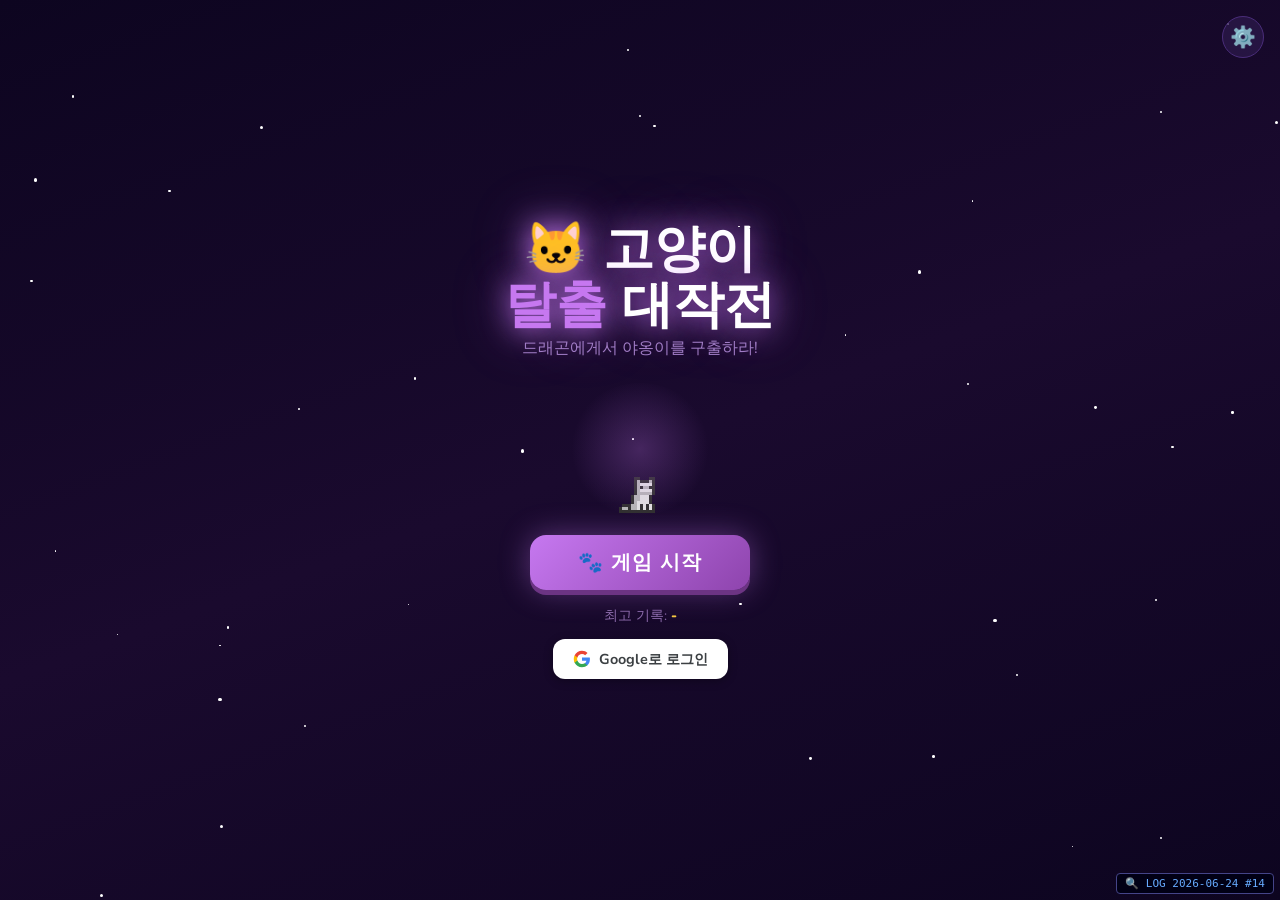
==== commit 5d47e5cb: "feat: 캐릭터 scale/minLevel 설정 + 연쇄 특수타일 생성 + 크기 보정 도구 - config/assets.js: 캐릭터별 scale(크기 비율) 및 minLevel" ====
--- a/index.html
+++ b/index.html
@@ -1071,16 +1071,27 @@
 // ── Animal tile system ──
 // 에셋 경로는 config/assets.js 에서 관리
 const _ac = window.ASSETS_CONFIG || {};
-const ANIMAL_LIST    = (_ac.models    || {}).list     || [];
+const _animalRaw        = (_ac.models    || {}).list     || [];
+const ANIMAL_LIST       = _animalRaw.map(a => typeof a === 'object' ? a.name          : a);
+const ANIMAL_SCALES     = _animalRaw.map(a => typeof a === 'object' ? (a.scale    ?? 1.0) : 1.0);
+const ANIMAL_MIN_LEVELS = _animalRaw.map(a => typeof a === 'object' ? (a.minLevel ?? 1)   : 1);
 const PREVIEW_BASE   = (_ac.previews  || {}).basePath || 'animals/';
 const PREVIEW_EXT    = (_ac.previews  || {}).ext      || '.png';
 
-// 100레벨 × 5종류 결정론적 배치 (시드 기반)
+// 100레벨 × 5종류 결정론적 배치 (시드 기반, minLevel 필터 적용)
 const LEVEL_CONFIGS = (() => {
   let s = 98765;
   const rng = () => { s = (s * 1664525 + 1013904223) >>> 0; return s / 0x100000000; };
-  return Array.from({ length: MAX_LEVEL }, () => {
-    const pool = [...Array(ANIMAL_LIST.length).keys()];
+  return Array.from({ length: MAX_LEVEL }, (_, lvlIdx) => {
+    const lvl = lvlIdx + 1;
+    const pool = ANIMAL_LIST
+      .map((_, i) => i)
+      .filter(i => (ANIMAL_MIN_LEVELS[i] ?? 1) <= lvl);
+    // 최소 5마리 보장: 부족하면 minLevel 초과 캐릭터도 추가
+    if (pool.length < 5) {
+      const extra = ANIMAL_LIST.map((_, i) => i).filter(i => !pool.includes(i));
+      pool.push(...extra.slice(0, 5 - pool.length));
+    }
     for (let i = pool.length - 1; i > 0; i--) {
       const j = Math.floor(rng() * (i + 1));
       [pool[i], pool[j]] = [pool[j], pool[i]];
@@ -1090,6 +1101,7 @@
 })();
 
 let currentLevelAnimals = ['', '', '', '', ''];
+let currentLevelScales  = [1.0, 1.0, 1.0, 1.0, 1.0];
 
 function waitForThree() { return Promise.resolve(); }
 
@@ -1097,6 +1109,7 @@
   const config = LEVEL_CONFIGS[(level - 1) % MAX_LEVEL];
   document.getElementById('load-text').textContent = `레벨 ${level} — 동물 친구들 등장!`;
   currentLevelAnimals = config.map(idx => `${PREVIEW_BASE}${ANIMAL_LIST[idx]}${PREVIEW_EXT}`);
+  currentLevelScales  = config.map(idx => ANIMAL_SCALES[idx] ?? 1.0);
   for (let i = 0; i < 5; i++) {
     const slot = document.getElementById(`ls${i}`);
     slot.innerHTML = '';
@@ -1141,9 +1154,10 @@
   }
   el.className = 'tile ' + (TYPE_CLS[type] ?? '');
   el.textContent = '';
-  el.style.backgroundSize = '';
-  el.style.backgroundPosition = '';
-  el.style.backgroundRepeat = '';
+  const scale = currentLevelScales[type] ?? 1.0;
+  el.style.backgroundSize = `${scale * 100}%`;
+  el.style.backgroundPosition = 'center';
+  el.style.backgroundRepeat = 'no-repeat';
   const img = currentLevelAnimals[type];
   el.style.backgroundImage = img ? `url("${img}")` : '';
 }
@@ -1448,6 +1462,30 @@
 }
 function clearSelection() { if (selected) { gameLog('SELECT', `클리어 (${selected.r},${selected.c})`); getTile(selected.r, selected.c)?.classList.remove('selected'); selected = null; } }
 function adj(r1, c1, r2, c2) { return (Math.abs(r1 - r2) === 1 && c1 === c2) || (Math.abs(c1 - c2) === 1 && r1 === r2); }
+
+// 매치 배열을 받아 특수타일 생성 조건이면 보드에 배치하고 pivot을 배열에서 제거.
+// 특수타일을 생성했으면 true 반환.
+function applySpecialTile(matches) {
+  const specialType = getSpecialTileType(matches);
+  if (specialType === null || matches.length === 0) return false;
+  const pivot = matches[Math.floor(matches.length / 2)];
+  gameLog('SPECIAL', `✨ 특수타일 생성: type=${specialType} at (${pivot.r},${pivot.c}) (${matches.length+1}매치)`);
+  board[pivot.r][pivot.c] = specialType;
+  const pivotEl = getTile(pivot.r, pivot.c);
+  if (pivotEl) {
+    pivotEl.classList.add(getSpecialTileClass(specialType), 'special-spawn');
+    setTimeout(() => pivotEl.classList.remove('special-spawn'), 350);
+    if (specialType === SPECIAL_TYPES.DRILL) {
+      const isRow = matches.every(cell => cell.r === matches[0].r);
+      const drillDir = isRow ? 'row' : 'col';
+      setDrillDirection(pivot.r, pivot.c, drillDir);
+      setTileVisual(pivotEl, specialType);
+      gameLog('SPECIAL', `드릴 방향=${isRow?'행(row)':'열(col)'}`);
+    }
+  }
+  matches.splice(matches.findIndex(cell => cell.r === pivot.r && cell.c === pivot.c), 1);
+  return true;
+}
 
 async function trySwap(r1, c1, r2, c2) {
   clearAutoHint();
@@ -1566,31 +1604,7 @@
   }
   // ── 기존 findMatches() 로직 ──
   const m = findMatches();
-  const specialType = getSpecialTileType(m);
-  if (specialType !== null && m.length > 0) {
-    const pivot = m[Math.floor(m.length / 2)];
-    gameLog('SPECIAL', `✨ 특수타일 생성: ${_SN[specialType]||specialType} at (${pivot.r},${pivot.c}) (${m.length+1}매치)`);
-    board[pivot.r][pivot.c] = specialType;
-    /* === TUTORIAL HOOK: 특수타일 생성 (비활성화) ===
-    if (window.tutorialManager && !window.tutorialManager.isActive) {
-      window.tutorialManager.checkAndShow(specialType, m);
-    }
-    === END TUTORIAL HOOK === */
-    const pivotEl = getTile(pivot.r, pivot.c);
-    if (pivotEl) {
-      pivotEl.classList.add(getSpecialTileClass(specialType), 'special-spawn');
-      setTimeout(() => pivotEl.classList.remove('special-spawn'), 350);
-      if (specialType === SPECIAL_TYPES.DRILL) {
-        const isRow = m.every(cell => cell.r === m[0].r);
-        const drillDir = isRow ? 'row' : 'col';
-        setDrillDirection(pivot.r, pivot.c, drillDir);
-        setTileVisual(pivotEl, specialType);
-        gameLog('SPECIAL', `드릴 방향=${isRow?'행(row)':'열(col)'}`);
-      }
-
-    }
-    m.splice(m.findIndex(cell => cell.r === pivot.r && cell.c === pivot.c), 1);
-  }
+  applySpecialTile(m);
   if (m.length > 0) { await processMatches(m); }
   else { gameLog('SWAP', `매치없음 → 취소`); swap(r1, c1, r2, c2); gameLog('ANIM', `animating=false`); animating = false; scheduleHint(); }
   /* === TUTORIAL HOOK: 스왑 완료 (비활성화) ===
@@ -1694,7 +1708,12 @@
   await dropAndFill();
   await delay(100);
   const chain = findMatches();
-  if (chain.length > 0) { gameLog('CHAIN', `연쇄! ${chain.length}개 추가`); await delay(80); await processMatches(chain, true); }
+  if (chain.length > 0) {
+    gameLog('CHAIN', `연쇄! ${chain.length}개 추가`);
+    applySpecialTile(chain);
+    await delay(80);
+    await processMatches(chain, true);
+  }
   else {
       document.getElementById('score-value').textContent = score;
       gameLog('ANIM', `animating=false | 턴완료 score=${score}`);
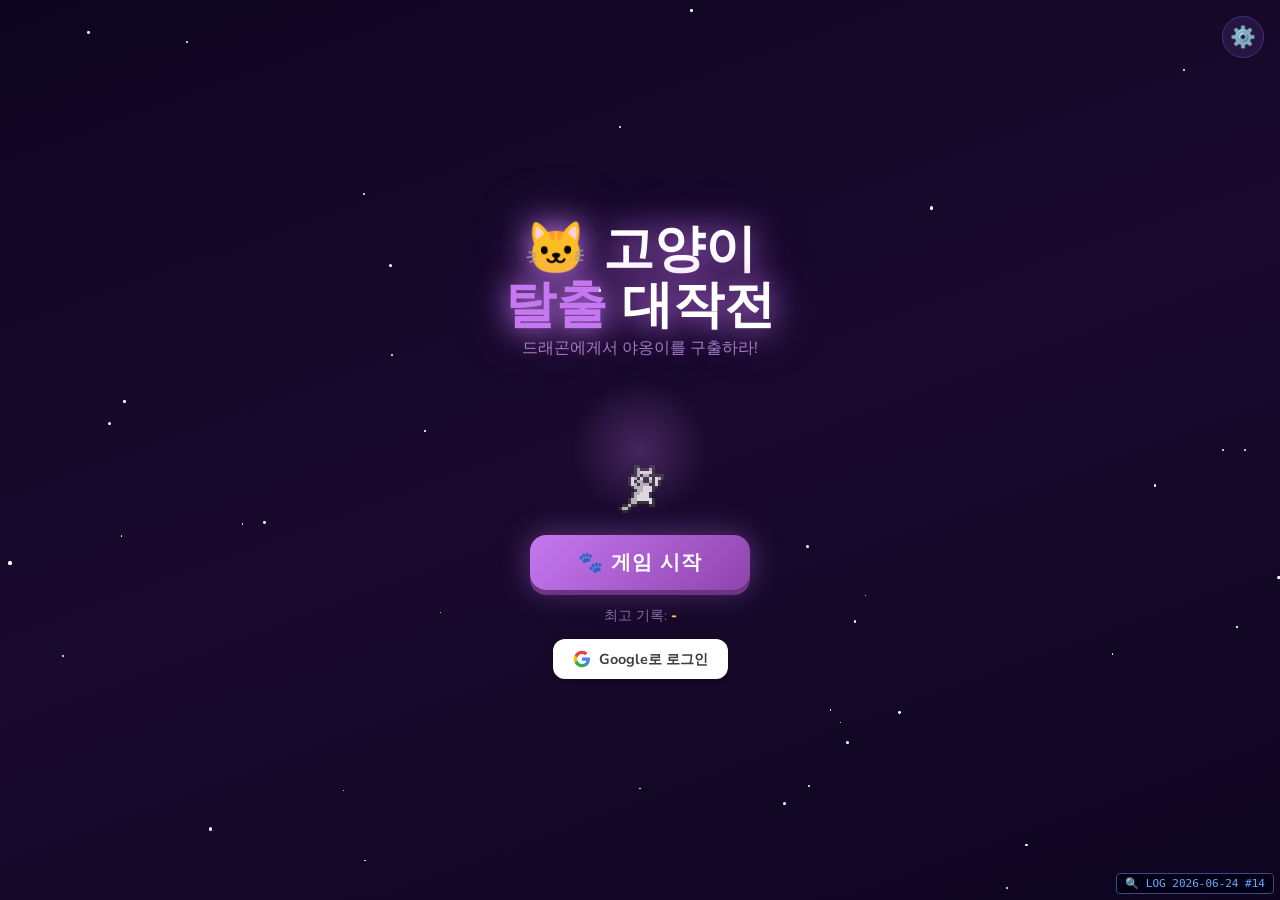
==== commit 2b8b17e2: "feat: 게임 BGM 랜덤 재생 + 박스 장애물 + 튜토리얼 개선 + 스프라이트 테스트 (2026-06-28) - 게임 레벨 시작 시 BGM 5종 중 랜덤 1곡 재생, 레벨 종료" ====
--- a/index.html
+++ b/index.html
@@ -24,7 +24,6 @@
   })();
   if ('serviceWorker' in navigator) {
     navigator.serviceWorker.register('/service-worker.js');
-    // 새 서비스워커 활성화 시 자동 새로고침 (유저 캐시 수동 삭제 불필요)
     navigator.serviceWorker.addEventListener('message', function(e) {
       if (e.data && e.data.type === 'SW_UPDATED') window.location.reload();
     });
@@ -34,466 +33,10 @@
 <script src="config/levels.js"></script>
 <script src="config/items.js"></script>
 <script src="config/sounds.js"></script>
+<link rel="stylesheet" href="css/main.css">
 <link rel="stylesheet" href="css/specialTiles.css">
 <script src="js/specialTiles.js"></script>
 <script src="js/specialTileEffects.js"></script>
-<style>
-@import url('https://fonts.googleapis.com/css2?family=Nunito:wght@400;700;900&display=swap');
-:root{--bg:#1a0a2e;--panel:#2d1b4e;--accent:#c678f0;--gold:#f5c842;--sz:52px;--gap:1px;--cols:8;}
-*{margin:0;padding:0;box-sizing:border-box;}
-body{background:var(--bg);font-family:'Nunito',sans-serif;min-height:100dvh;
-  display:flex;flex-direction:column;align-items:center;padding:10px 8px;
-  overflow-x:hidden;user-select:none;
-  overscroll-behavior:none;          /* 모바일 당겨서 새로고침 방지 */
-  padding-top:env(safe-area-inset-top);    /* 노치 대응 */
-  padding-bottom:env(safe-area-inset-bottom);}
-.game-wrapper{position:relative;z-index:1;width:100%;max-width:560px;}
-
-/* ── 가로 모드 회전 안내 오버레이 ── */
-#rotate-overlay{
-  display:none;position:fixed;inset:0;z-index:99999;
-  background:var(--bg);
-  flex-direction:column;align-items:center;justify-content:center;
-  gap:16px;color:#fff;text-align:center;padding:24px;}
-#rotate-overlay .rotate-icon{font-size:4rem;animation:rotatePulse 1.2s ease-in-out infinite;}
-#rotate-overlay p{font-size:1.1rem;color:#c8a0e0;}
-@keyframes rotatePulse{0%,100%{transform:rotate(0deg)}50%{transform:rotate(90deg)}}
-/* 모바일 가로 모드에서만 표시 (hover:none = 터치 디바이스) */
-@media screen and (orientation:landscape) and (hover:none) and (max-height:600px){
-  #rotate-overlay{display:flex;}
-}
-body::before{content:'';position:fixed;inset:0;pointer-events:none;z-index:0;
-  background-image:
-    radial-gradient(1px 1px at 15% 20%,rgba(255,255,255,.5) 0%,transparent 100%),
-    radial-gradient(1px 1px at 70% 10%,rgba(255,255,255,.3) 0%,transparent 100%),
-    radial-gradient(1.5px 1.5px at 85% 55%,rgba(255,255,255,.4) 0%,transparent 100%),
-    radial-gradient(1px 1px at 30% 80%,rgba(255,255,255,.25) 0%,transparent 100%),
-    radial-gradient(1px 1px at 55% 40%,rgba(255,255,255,.2) 0%,transparent 100%),
-    radial-gradient(1px 1px at 90% 30%,rgba(255,255,255,.3) 0%,transparent 100%);}
-.game-wrapper{position:relative;z-index:1;width:100%;max-width:560px;}
-
-h1{text-align:center;font-size:1.6rem;font-weight:900;color:#fff;
-  text-shadow:0 0 20px var(--accent);margin-bottom:8px;}
-h1 span{color:var(--accent);}
-
-/* ── Chase Scene ── */
-.chase-scene{
-  position:relative;width:100%;height:120px;
-  background:linear-gradient(180deg,#0d0520 0%,#1a0a2e 55%,#2d1a0a 100%);
-  border:2px solid #4a2d7a;border-radius:14px;
-  overflow:hidden;margin-bottom:8px;
-  box-shadow:0 0 30px rgba(198,120,240,.15);
-}
-.chase-scene::after{
-  content:'';position:absolute;bottom:0;left:0;right:0;height:30px;
-  background:linear-gradient(180deg,#3d2800 0%,#5c3d00 100%);
-  border-top:2px solid #7a5200;
-}
-.scene-star{position:absolute;width:2px;height:2px;background:#fff;border-radius:50%;opacity:.6;}
-.danger-bar-wrap{position:absolute;top:6px;left:8px;right:8px;height:6px;
-  background:rgba(0,0,0,.4);border-radius:99px;overflow:hidden;z-index:12;}
-.danger-bar{height:100%;width:0%;background:linear-gradient(90deg,#ff4400,#ff0000);
-  border-radius:99px;transition:width .1s linear;}
-.escape-arrow{position:absolute;right:8px;bottom:36px;font-size:1.5rem;
-  animation:arrowPulse .7s ease-in-out infinite alternate;z-index:5;}
-@keyframes arrowPulse{from{opacity:.4;transform:translateX(0)}to{opacity:1;transform:translateX(4px)}}
-
-/* Dragon canvas */
-#dragon-canvas{position:absolute;bottom:22px;z-index:10;
-  transition:left .4s cubic-bezier(.25,.46,.45,.94);}
-/* Cat canvas */
-#cat-canvas{position:absolute;bottom:12px;z-index:11;
-  transition:left .5s cubic-bezier(.34,1.56,.64,1);
-  image-rendering: pixelated;
-  image-rendering: crisp-edges;
-}
-
-/* Exit door */
-.exit-door{position:absolute;right:12px;bottom:30px;z-index:9;
-  width:46px;height:66px;
-  background:linear-gradient(160deg,#8B4513,#5c2a00);
-  border:3px solid #3d1f00;border-bottom:none;
-  border-radius:6px 6px 0 0;
-  display:flex;flex-direction:column;align-items:center;justify-content:space-evenly;
-  box-shadow:inset -4px 0 8px rgba(0,0,0,.45),0 0 18px rgba(255,190,50,.35);}
-.exit-door::before{content:'';position:absolute;
-  inset:-7px -7px 0 -7px;border:3px solid rgba(255,190,50,.7);
-  border-bottom:none;border-radius:10px 10px 0 0;
-  box-shadow:0 0 12px rgba(255,190,50,.5),inset 0 0 8px rgba(255,190,50,.15);}
-.door-sign{position:absolute;top:-20px;
-  background:#f5c842;color:#2d1b4e;font-size:.42rem;font-weight:900;
-  padding:2px 5px;border-radius:3px;letter-spacing:1.5px;
-  box-shadow:0 0 6px rgba(245,200,66,.7);}
-.door-panel{width:34px;height:18px;
-  background:linear-gradient(135deg,#a0522d,#6b3410);
-  border:2px solid #3d1f00;border-radius:3px;
-  box-shadow:inset 1px 1px 3px rgba(255,255,255,.12);}
-.door-knob{position:absolute;right:7px;top:52%;
-  width:7px;height:7px;
-  background:radial-gradient(circle at 35% 35%,#ffe066,#b8860b);
-  border-radius:50%;box-shadow:0 0 5px rgba(255,215,0,.8);}
-/* ── 장벽 컨테이너 ── */
-.barriers{
-  position:absolute;bottom:28px;left:0;
-  width:100%;height:44px;z-index:8;pointer-events:none;}
-.barrier{
-  position:absolute;bottom:0;
-  font-size:1.5rem;line-height:1;
-  transform-origin:bottom center;
-  animation:barrierAppear .2s cubic-bezier(.36,.07,.19,.97);}
-.barrier.breaking{
-  animation:barrierBreak .28s ease-in forwards;}
-@keyframes barrierAppear{
-  from{transform:scaleY(0);opacity:.4;}
-  to  {transform:scaleY(1);opacity:1;}}
-@keyframes barrierBreak{
-  0%  {transform:scale(1) rotate(0deg);opacity:1;}
-  40% {transform:scale(1.35) rotate(-18deg);opacity:.8;}
-  100%{transform:scale(0) rotate(28deg);opacity:0;}}
-/* ── 고양이 점프 ── */
-@keyframes catJump{
-  0%,100%{transform:translateY(0);}
-  38%,62%{transform:translateY(-30px);}}
-#cat-canvas.cat-jumping{
-  animation:catJump .42s ease-in-out;}
-
-.fire-breath{position:absolute;bottom:38px;font-size:1.3rem;
-  animation:fireAnim .5s ease-out forwards;z-index:9;pointer-events:none;}
-@keyframes fireAnim{0%{opacity:1;transform:scale(.5)}60%{opacity:1;transform:scale(1.2)}100%{opacity:0;transform:scale(.3) translateX(40px)}}
-
-/* ── HUD ── */
-.hud{display:flex;gap:8px;margin-bottom:8px;justify-content:center;}
-.hud-card{background:var(--panel);border:1px solid #4a2d7a;border-radius:12px;
-  padding:6px 14px;text-align:center;min-width:80px;}
-.hud-label{font-size:.6rem;color:#8b6aaa;text-transform:uppercase;letter-spacing:1px;}
-.hud-value{font-size:1.3rem;font-weight:900;color:var(--gold);}
-#timer-value{color:#5ddbff;font-size:1.5rem;}
-#timer-value.warning{animation:timerWarn .4s ease-in-out infinite alternate;}
-@keyframes timerWarn{from{color:#ff6b6b;transform:scale(1)}to{color:#ff0000;transform:scale(1.2)}}
-.timer-ring-wrap{position:relative;display:flex;align-items:center;justify-content:center;width:64px;}
-svg.timer-ring{position:absolute;top:50%;left:50%;transform:translate(-50%,-50%);pointer-events:none;}
-#timer-ring-circle{stroke-dasharray:157;stroke-dashoffset:0;
-  stroke:#5ddbff;stroke-width:4;fill:none;stroke-linecap:round;
-  transition:stroke-dashoffset .3s linear,stroke .3s;}
-
-/* ── Grid ── */
-.grid-container{position:relative;
-  display:grid;
-  grid-template-columns:repeat(var(--cols),1fr);
-  grid-template-rows:repeat(var(--cols),1fr);
-  gap:var(--gap);
-  /* 너비·높이 중 작은 값으로 정사각형 유지 (HUD+Chase+버튼 ≈ 290px) */
-  width:min(100%, calc(100dvh - 290px));
-  aspect-ratio:1;
-  background:#2a1650;border:2px solid #4a2d7a;border-radius:14px;
-  padding:6px;box-shadow:0 0 30px rgba(198,120,240,.15),inset 0 0 20px rgba(0,0,0,.3);
-  margin:0 auto;touch-action:none;}
-.tile{border-radius:9px;
-  display:flex;align-items:center;justify-content:center;
-  font-size:1.45rem;cursor:grab;position:relative;
-  transition:transform .12s ease,box-shadow .12s ease;will-change:transform;}
-.tile:active{cursor:grabbing;}
-.tile.empty{background:transparent!important;cursor:default;}
-.tile.selected{transform:scale(1.12);z-index:20;
-  box-shadow:0 0 0 3px #fff,0 0 12px rgba(255,255,255,.6);}
-.tile.removing{animation:pop .3s forwards;}
-@keyframes pop{0%{transform:scale(1);opacity:1}40%{transform:scale(1.3);opacity:.8}100%{transform:scale(0);opacity:0}}
-.tile.falling{animation:fall .3s cubic-bezier(0.34, 1.56, 0.64, 1) forwards;animation-delay: var(--delay, 0);}
-@keyframes fall{from{transform:translateY(-52px);opacity:.4}to{transform:translateY(0);opacity:1}}
-.tile.hint-flash{animation:hintP .25s ease-in-out 3;}
-@keyframes hintP{0%,100%{transform:scale(1)}50%{transform:scale(1.18)}}
-.tile.swap-target{box-shadow:0 0 0 3px var(--gold),0 0 10px rgba(245,200,66,.5);}
-.t1{background:linear-gradient(135deg,#ff6b6b,#c0392b);}
-.t2{background:linear-gradient(135deg,#5ddbff,#2980b9);}
-.t3{background:linear-gradient(135deg,#a8e063,#56ab2f);}
-.t4{background:linear-gradient(135deg,#f5c842,#f39c12);}
-.t5{background:linear-gradient(135deg,#da8fff,#8e44ad);}
-
-#drag-ghost{position:fixed;pointer-events:none;z-index:200;border-radius:9px;
-  font-size:1.45rem;display:flex;align-items:center;justify-content:center;
-  transform:translate(-50%,-50%) scale(1.2);opacity:.9;box-shadow:0 8px 24px rgba(0,0,0,.6);}
-
-.controls{display:flex;gap:8px;margin-top:8px;justify-content:center;}
-.btn-sm{background:var(--panel);color:#a07cc5;border:1px solid #4a2d7a;
-  border-radius:10px;padding:6px 16px;font-size:.8rem;font-weight:700;
-  cursor:pointer;font-family:'Nunito',sans-serif;transition:background .15s;}
-.btn-sm:hover{background:#3d2060;color:#fff;}
-
-.overlay{position:fixed;inset:0;background:rgba(10,4,20,.93);
-  display:flex;flex-direction:column;align-items:center;justify-content:center;
-  z-index:300;backdrop-filter:blur(6px);}
-.overlay.hidden{display:none;}
-.overlay-box{background:var(--panel);border:2px solid var(--accent);border-radius:22px;
-  padding:36px 44px;text-align:center;box-shadow:0 0 60px rgba(198,120,240,.3);
-  animation:popIn .4s cubic-bezier(.175,.885,.32,1.275);}
-@keyframes popIn{from{transform:scale(.5);opacity:0}to{transform:scale(1);opacity:1}}
-.overlay-emoji{font-size:4rem;margin-bottom:8px;}
-.overlay-title{font-size:2rem;font-weight:900;color:#fff;margin-bottom:4px;}
-.overlay-sub{color:#a07cc5;font-size:.95rem;margin-bottom:22px;}
-.btn{background:linear-gradient(135deg,#c678f0,#8e44ad);color:#fff;border:none;
-  border-radius:14px;padding:12px 32px;font-size:1.1rem;font-weight:700;
-  cursor:pointer;font-family:'Nunito',sans-serif;box-shadow:0 4px 0 #6c3483;
-  transition:transform .1s,box-shadow .1s;}
-.btn:hover{transform:translateY(-2px);box-shadow:0 6px 0 #6c3483}
-.btn:active{transform:translateY(2px);box-shadow:0 2px 0 #6c3483}
-
-/* ── Tile animal image ── */
-.tile:not(.empty){background-size:100%;background-position:center;background-repeat:no-repeat;}
-
-/* ── Loading overlay ── */
-.load-overlay{position:fixed;inset:0;background:rgba(10,4,20,.96);
-  display:flex;flex-direction:column;align-items:center;justify-content:center;
-  z-index:500;gap:14px;}
-.load-overlay.hidden{display:none;}
-.load-spinner{width:52px;height:52px;border:4px solid rgba(198,120,240,.2);
-  border-top-color:var(--accent);border-radius:50%;animation:spin .7s linear infinite;}
-@keyframes spin{to{transform:rotate(360deg)}}
-.load-text{color:#fff;font-size:1rem;font-weight:700;text-align:center;}
-.load-animals{display:flex;gap:10px;margin-top:6px;}
-.load-slot{width:58px;height:58px;border-radius:12px;background:var(--panel);
-  border:2px solid #4a2d7a;display:flex;align-items:center;justify-content:center;
-  overflow:hidden;transition:border-color .3s;}
-.load-slot.ready{border-color:var(--accent);box-shadow:0 0 10px rgba(198,120,240,.4);}
-.load-slot img{width:90%;height:90%;object-fit:contain;}
-
-/* ── Game Complete ── */
-.complete-stars{font-size:2.5rem;letter-spacing:4px;margin-bottom:4px;}
-
-/* ── Title Screen ── */
-.title-overlay{position:fixed;inset:0;
-  background:linear-gradient(160deg,#0d0520 0%,#1a0a2e 50%,#0d0520 100%);
-  display:flex;flex-direction:column;align-items:center;justify-content:center;
-  z-index:400;gap:0;}
-.title-overlay.hidden{display:none;}
-.title-stars{position:absolute;inset:0;pointer-events:none;}
-.title-star{position:absolute;border-radius:50%;background:#fff;animation:twinkle var(--dur,2s) ease-in-out infinite alternate;}
-@keyframes twinkle{from{opacity:.15;transform:scale(1)}to{opacity:.8;transform:scale(1.4)}}
-.title-logo{font-size:3.2rem;font-weight:900;color:#fff;
-  text-shadow:0 0 30px var(--accent),0 0 60px rgba(198,120,240,.4);
-  text-align:center;line-height:1.1;margin-bottom:4px;}
-.title-logo span{color:var(--accent);}
-.title-logo-sub{font-size:1rem;color:#a07cc5;margin-bottom:24px;text-align:center;}
-.title-cat-wrap{position:relative;margin-bottom:20px;}
-.title-cat-wrap canvas{display:block;}
-.title-glow{position:absolute;inset:0;border-radius:50%;
-  background:radial-gradient(circle,rgba(198,120,240,.25) 0%,transparent 70%);
-  animation:titleGlow 1.6s ease-in-out infinite alternate;}
-@keyframes titleGlow{from{transform:scale(.9);opacity:.6}to{transform:scale(1.15);opacity:1}}
-.title-btn{background:linear-gradient(135deg,#c678f0,#8e44ad);color:#fff;border:none;
-  border-radius:16px;padding:14px 48px;font-size:1.25rem;font-weight:900;
-  cursor:pointer;font-family:'Nunito',sans-serif;box-shadow:0 5px 0 #6c3483,0 0 30px rgba(198,120,240,.4);
-  transition:transform .1s,box-shadow .1s;letter-spacing:1px;margin-bottom:16px;}
-.title-btn:hover{transform:translateY(-3px);box-shadow:0 8px 0 #6c3483,0 0 40px rgba(198,120,240,.5);}
-.title-btn:active{transform:translateY(3px);box-shadow:0 2px 0 #6c3483;}
-.title-best{font-size:.85rem;color:#8b6aaa;}
-.title-best span{color:var(--gold);font-weight:900;}
-
-/* ── 타이틀 Google 로그인 ── */
-.title-auth{margin-top:14px;display:flex;align-items:center;justify-content:center;}
-.title-google-btn{
-  display:flex;align-items:center;gap:8px;
-  background:#fff;color:#3c4043;border:none;border-radius:12px;
-  padding:10px 20px;font-size:.9rem;font-weight:700;
-  cursor:pointer;font-family:'Nunito',sans-serif;
-  box-shadow:0 2px 10px rgba(0,0,0,.3);
-  transition:box-shadow .15s,transform .1s;}
-.title-google-btn:hover{box-shadow:0 4px 18px rgba(0,0,0,.4);transform:translateY(-1px);}
-.title-google-btn:active{transform:translateY(1px);}
-.title-google-btn svg{width:18px;height:18px;flex-shrink:0;}
-.title-user{display:flex;align-items:center;gap:10px;}
-.title-avatar{width:34px;height:34px;border-radius:50%;border:2px solid var(--accent);object-fit:cover;}
-.title-nickname{color:#fff;font-size:.9rem;font-weight:700;max-width:120px;
-  overflow:hidden;text-overflow:ellipsis;white-space:nowrap;}
-.title-logout-btn{background:rgba(45,27,78,.7);color:#a07cc5;border:1px solid #4a2d7a;
-  border-radius:8px;padding:5px 12px;font-size:.75rem;font-weight:700;
-  cursor:pointer;font-family:'Nunito',sans-serif;transition:background .15s,color .15s;}
-.title-logout-btn:hover{background:#3d2060;color:#fff;}
-
-/* ── 설정 버튼 (타이틀 우상단) ── */
-#settings-open-btn{
-  position:absolute;top:16px;right:16px;
-  background:rgba(45,27,78,.7);border:1px solid #4a2d7a;
-  border-radius:50%;width:42px;height:42px;
-  font-size:1.3rem;cursor:pointer;color:#c8a0e0;
-  display:flex;align-items:center;justify-content:center;
-  transition:background .15s,transform .15s;z-index:10;}
-#settings-open-btn:hover{background:#3d2060;transform:rotate(30deg);}
-
-/* ── 설정 오버레이 ── */
-#settings-overlay{
-  position:fixed;inset:0;z-index:500;
-  background:rgba(10,4,20,.85);
-  display:flex;align-items:center;justify-content:center;}
-#settings-overlay.hidden{display:none;}
-.settings-panel{
-  background:linear-gradient(160deg,#1a0a2e,#2d1b4e);
-  border:1px solid #4a2d7a;border-radius:20px;
-  padding:28px 32px;min-width:300px;
-  max-height:90vh;overflow-y:auto;
-  box-shadow:0 0 40px rgba(198,120,240,.25);}
-.settings-title{
-  text-align:center;font-size:1.2rem;font-weight:900;
-  color:#fff;margin-bottom:24px;letter-spacing:.05em;}
-.settings-row{
-  display:flex;align-items:center;gap:12px;
-  padding:12px 0;border-bottom:1px solid rgba(74,45,122,.4);}
-.settings-row:last-of-type{border-bottom:none;}
-.settings-icon{font-size:1.4rem;width:32px;text-align:center;}
-.settings-label{flex:1;color:#c8a0e0;font-size:.95rem;font-weight:700;}
-.settings-badge{
-  font-size:.65rem;background:#3d2060;color:#8b6aaa;
-  border:1px solid #4a2d7a;border-radius:6px;padding:2px 6px;}
-/* 토글 스위치 */
-.toggle-wrap{position:relative;width:48px;height:26px;flex-shrink:0;}
-.toggle-wrap input{opacity:0;width:0;height:0;position:absolute;}
-.toggle-slider{
-  position:absolute;inset:0;border-radius:99px;cursor:pointer;
-  background:#333;transition:background .2s;}
-.toggle-slider::before{
-  content:'';position:absolute;
-  width:20px;height:20px;left:3px;top:3px;
-  background:#fff;border-radius:50%;
-  transition:transform .2s;box-shadow:0 1px 4px rgba(0,0,0,.4);}
-.toggle-wrap input:checked + .toggle-slider{background:var(--accent);}
-.toggle-wrap input:checked + .toggle-slider::before{transform:translateX(22px);}
-.toggle-wrap input:disabled + .toggle-slider{opacity:.35;cursor:not-allowed;}
-/* 닫기 버튼 */
-.settings-action-btn{
-  background:#3d2060;color:#c8a0e0;
-  border:1px solid #4a2d7a;border-radius:8px;
-  padding:5px 14px;font-size:.85rem;font-weight:700;
-  cursor:pointer;font-family:'Nunito',sans-serif;
-  transition:background .15s,color .15s;}
-.settings-action-btn:hover{background:#5a3090;color:#fff;}
-.settings-action-btn.done{background:#2d6a2d;color:#a0e0a0;border-color:#3a8a3a;}
-.settings-close-btn{
-  display:block;width:100%;margin-top:20px;
-  background:linear-gradient(135deg,#c678f0,#8e44ad);
-  color:#fff;border:none;border-radius:12px;
-  padding:10px;font-size:1rem;font-weight:900;
-  cursor:pointer;font-family:'Nunito',sans-serif;
-  transition:opacity .15s;}
-.settings-close-btn:hover{opacity:.85;}
-
-/* ── Tutorial popup ── */
-.tutorial-box{
-  background:var(--panel);border:2px solid var(--accent);border-radius:22px;
-  padding:20px 18px 18px;width:90%;max-width:320px;text-align:center;position:relative;}
-.tutorial-header{display:flex;justify-content:space-between;align-items:center;margin-bottom:16px;}
-.tutorial-progress{color:#8b6aaa;font-size:.8rem;font-weight:700;letter-spacing:.5px;}
-.tutorial-close-btn{background:transparent;border:none;color:#8b6aaa;font-size:1.1rem;
-  cursor:pointer;padding:2px 8px;border-radius:8px;transition:color .15s;}
-.tutorial-close-btn:hover{color:#fff;}
-.tutorial-tile-mock{
-  width:64px;height:64px;display:flex;align-items:center;justify-content:center;
-  font-size:2.2rem;border-radius:12px;margin:0 auto 12px;line-height:1;}
-.tutorial-tile-mock.tile-drill{box-shadow:0 0 14px 4px orange;border:2px solid orange;background:#1a0a2e;}
-.tutorial-tile-mock.tile-blackhole{box-shadow:0 0 14px 4px purple;border:2px solid purple;background:#1a0a2e;}
-.tutorial-tile-mock.tile-chain{box-shadow:0 0 14px 4px cyan;border:2px solid cyan;background:#1a0a2e;}
-.tutorial-tile-mock.tile-tilebomb{box-shadow:0 0 14px 4px red;border:2px solid red;background:#1a0a2e;}
-.tutorial-tile-mock.tile-magnet{box-shadow:0 0 14px 4px lime;border:2px solid lime;background:#1a0a2e;}
-.tutorial-intro-icon{font-size:3rem;margin-bottom:12px;}
-.tutorial-drill-row{display:flex;gap:12px;justify-content:center;margin-bottom:12px;}
-.tutorial-drill-img{
-  width:60px;height:60px;border-radius:12px;background:#1a0a2e;
-  box-shadow:0 0 14px 4px orange;border:2px solid orange;padding:4px;}
-.tutorial-slide-name{font-size:1.2rem;font-weight:900;color:#fff;margin-bottom:6px;}
-.tutorial-slide-desc{color:#a07cc5;font-size:.88rem;line-height:1.55;margin-bottom:20px;}
-.tutorial-nav{display:flex;gap:10px;justify-content:center;align-items:center;}
-.tutorial-nav .btn-sm{min-width:70px;}
-.tutorial-nav .btn{min-width:90px;padding:9px 18px;font-size:.95rem;}
-.hud-help-btn{
-  background:rgba(45,27,78,.8);border:1px solid #4a2d7a;border-radius:10px;
-  color:#a07cc5;font-size:1rem;cursor:pointer;padding:4px 10px;
-  transition:background .15s,color .15s;font-family:'Nunito',sans-serif;align-self:center;}
-.hud-help-btn:hover{background:#3d2060;color:#fff;}
-
-.sparkle{position:fixed;pointer-events:none;font-size:1.3rem;
-  animation:sparkAnim .7s forwards;z-index:50;}
-@keyframes sparkAnim{0%{transform:translate(0,0) scale(1);opacity:1}100%{transform:translate(var(--dx),var(--dy)) scale(0);opacity:0}}
-.combo-flash{position:fixed;top:50%;left:50%;transform:translate(-50%,-50%);
-  font-size:2.8rem;font-weight:900;color:var(--gold);text-shadow:0 0 20px var(--gold);
-  pointer-events:none;z-index:70;animation:comboAnim .65s forwards;}
-@keyframes comboAnim{0%{opacity:1;transform:translate(-50%,-50%) scale(.5)}50%{opacity:1;transform:translate(-50%,-60%) scale(1.2)}100%{opacity:0;transform:translate(-50%,-80%) scale(1)}}
-.time-bonus{position:fixed;font-size:1.4rem;font-weight:900;color:#a8e063;
-  text-shadow:0 0 10px #56ab2f;pointer-events:none;z-index:70;
-  animation:bonusFloat 1s forwards;}
-@keyframes bonusFloat{0%{opacity:1;transform:translateY(0)}100%{opacity:0;transform:translateY(-60px)}}
-.drill-subtitle{position:absolute;bottom:12%;left:50%;transform:translateX(-50%);
-  background:rgba(0,0,0,.72);color:#fff;font-size:.85rem;font-weight:700;
-  padding:6px 16px;border-radius:20px;pointer-events:none;z-index:60;
-  white-space:nowrap;border:1px solid rgba(255,140,0,.6);
-  animation:drillHint .12s ease-out;}
-.drill-subtitle.hidden{display:none;}
-@keyframes drillHint{0%{opacity:0;transform:translateX(-50%) scale(.85)}100%{opacity:1;transform:translateX(-50%) scale(1)}}
-
-@media(max-width:560px){
-  :root{--sz:35px;--gap:2px;}
-  h1{font-size:1.2rem;}
-  .tile{font-size:.95rem;border-radius:6px;}
-  .grid-container{padding:4px;border-radius:10px;}
-  .hud-card{padding:5px 10px;min-width:65px;}
-  .hud-value{font-size:1.1rem;}
-  .chase-scene{height:100px;}
-}
-/* 아주 작은 화면 (갤럭시 폴드 등) */
-@media(max-width:360px){
-  :root{--gap:1px;}
-  h1{font-size:1rem;}
-  .chase-scene{height:80px;}
-  .grid-container{padding:3px;}
-}
-
-/* ── Debug Log Panel ── */
-#debug-toggle{position:fixed;bottom:6px;right:6px;z-index:100000;
-  background:rgba(0,0,20,0.9);color:#6af;border:1px solid #448;
-  border-radius:4px;padding:3px 8px;font-size:11px;cursor:pointer;
-  font-family:monospace;}
-#debug-panel{position:fixed;bottom:30px;left:0;right:0;max-height:46vh;
-  background:rgba(0,0,12,0.96);border:1px solid #336;border-radius:8px 8px 0 0;
-  font-family:monospace;font-size:11px;z-index:99999;display:flex;flex-direction:column;}
-#debug-panel.hidden{display:none;}
-#debug-header{display:flex;justify-content:space-between;align-items:center;
-  padding:4px 8px;background:#0a0a25;border-bottom:1px solid #223;flex-shrink:0;}
-#debug-header span{color:#668;font-size:10px;}
-#debug-clear{font-size:10px;padding:2px 6px;cursor:pointer;background:#223;color:#99b;border:none;border-radius:3px;}
-#debug-log{overflow-y:auto;flex:1;padding:2px 4px;user-select:text;}
-.dl{padding:1px 2px;border-bottom:1px solid #0a0a1a;white-space:nowrap;overflow:hidden;text-overflow:ellipsis;}
-.dl:hover{white-space:normal;overflow:visible;background:#0d0d28;z-index:1;position:relative;word-break:break-all;}
-.dl-t{color:#445;margin-right:3px;}
-.dl-CLICK{color:#5ddbff;}.dl-SELECT{color:#80eeff;}
-.dl-SWAP{color:#f5c842;}.dl-MATCH{color:#6dff6d;}
-.dl-SCORE{color:#ffd700;}.dl-SPECIAL{color:#c678f0;}
-.dl-BOMB{color:#ff4444;}.dl-DROP{color:#778;}
-.dl-CHAIN{color:#ff80ff;}.dl-BARRIER{color:#ff9944;}
-.dl-LEVEL{color:#fff;}.dl-ANIM{color:#446;}
-.dl-DRAG{color:#44cccc;}.dl-TIMER{color:#ff6666;}.dl-HINT{color:#aaa;}
-.dl-AUTH{color:#ffd080;}.dl-DB{color:#80ff99;}
-
-/* ── 자동 힌트 ── */
-.hint-source{z-index:30;position:relative;}
-.hint-dir-right{animation:hintRight .75s ease-in-out infinite;}
-.hint-dir-left {animation:hintLeft  .75s ease-in-out infinite;}
-.hint-dir-down {animation:hintDown  .75s ease-in-out infinite;}
-.hint-dir-up   {animation:hintUp    .75s ease-in-out infinite;}
-@keyframes hintRight{
-  0%,100%{transform:scale(1);   box-shadow:0 0 0 2px #f5c842,0 0 10px 2px rgba(245,200,66,.5);}
-  50%    {transform:scale(1.13) translateX(10px);box-shadow:0 0 0 3px #fff,0 0 18px 5px rgba(245,200,66,.85);}
-}
-@keyframes hintLeft{
-  0%,100%{transform:scale(1);   box-shadow:0 0 0 2px #f5c842,0 0 10px 2px rgba(245,200,66,.5);}
-  50%    {transform:scale(1.13) translateX(-10px);box-shadow:0 0 0 3px #fff,0 0 18px 5px rgba(245,200,66,.85);}
-}
-@keyframes hintDown{
-  0%,100%{transform:scale(1);   box-shadow:0 0 0 2px #f5c842,0 0 10px 2px rgba(245,200,66,.5);}
-  50%    {transform:scale(1.13) translateY(10px);box-shadow:0 0 0 3px #fff,0 0 18px 5px rgba(245,200,66,.85);}
-}
-@keyframes hintUp{
-  0%,100%{transform:scale(1);   box-shadow:0 0 0 2px #f5c842,0 0 10px 2px rgba(245,200,66,.5);}
-  50%    {transform:scale(1.13) translateY(-10px);box-shadow:0 0 0 3px #fff,0 0 18px 5px rgba(245,200,66,.85);}
-}
-.hint-match{box-shadow:0 0 0 2px rgba(245,200,66,.9),0 0 10px 2px rgba(245,200,66,.35)!important;}
-</style>
 </head>
 <body>
 
@@ -549,7 +92,6 @@
   </div>
 
   <div class="controls">
-    <!-- <button class="btn-sm" id="shuffle-btn">🔀 셔플</button> -->
     <button class="btn-sm" id="restart-btn">🔄 재시작</button>
     <button class="btn-sm" id="home-btn">🏠 홈으로</button>
   </div>
@@ -668,6 +210,29 @@
       <button class="settings-action-btn" id="reset-tutorial-btn">초기화</button>
     </div>
 
+    <div class="settings-row">
+      <span class="settings-icon">🎯</span>
+      <span class="settings-label">레벨 이동 <span class="settings-badge">테스트</span></span>
+      <div style="display:flex;gap:6px;align-items:center;margin-left:auto;">
+        <select id="level-jump-select" class="level-jump-select">
+          <option value="1">1</option>
+          <option value="5">5</option>
+          <option value="10">10</option>
+          <option value="15">15</option>
+          <option value="20">20</option>
+          <option value="25">25</option>
+          <option value="50">50</option>
+          <option value="100">100</option>
+          <option value="110">110</option>
+          <option value="120">120</option>
+          <option value="130">130</option>
+          <option value="140">140</option>
+          <option value="150">150</option>
+        </select>
+        <button class="settings-action-btn" id="level-jump-go-btn">이동</button>
+      </div>
+    </div>
+
     <button class="settings-close-btn" id="settings-close-btn">확인</button>
   </div>
 </div>
@@ -689,1533 +254,17 @@
   </div>
 </div>
 
-<script>
-// ══════════════════════════════════════════
-// CAT SPRITE ANIMATION
-// ══════════════════════════════════════════
-const CAT_CELL = 32;
-const CAT_SPRITE = new Image();
-const CAT_ANIMS = {
-  idle:      { row: 0, frames: 4, fps: 6 },
-  groom:     { row: 2, frames: 4, fps: 5 },
-  run:       { row: 4, frames: 8, fps: 12 },
-  scare:     { row: 9, frames: 8, fps: 10 },
-  celebrate: { row: 8, frames: 7, fps: 4 },
-};
-let catFrame = 0;
-let catFrameTimer = 0;
-let catState = 'run';
-let catAnimRAF = null;
-let lastActionTime = performance.now();
-
-function recordCatActivity() {
-  lastActionTime = performance.now();
-  if (!gameOver && catState !== 'run') setCatState('run');
-}
-
-function drawCat(canvas, state, dt) {
-  const ctx = canvas.getContext('2d');
-  const W = canvas.width, H = canvas.height;
-  ctx.clearRect(0, 0, W, H);
-  if (!CAT_SPRITE.complete) return;
-
-  const anim = CAT_ANIMS[state] || CAT_ANIMS.idle;
-  catFrameTimer += dt;
-  const frameLength = 1 / anim.fps;
-  if (catFrameTimer >= frameLength) {
-    catFrameTimer -= frameLength;
-    catFrame = (catFrame + 1) % anim.frames;
-  }
-
-  const sx = catFrame * CAT_CELL;
-  const sy = anim.row * CAT_CELL;
-  const scale = 3;
-  const drawW = CAT_CELL * scale;
-  const drawH = CAT_CELL * scale;
-  const dx = (W - drawW) / 2;
-  const dy = H - drawH - 2;
-
-  ctx.imageSmoothingEnabled = false;
-  ctx.drawImage(CAT_SPRITE, sx, sy, CAT_CELL, CAT_CELL, dx, dy, drawW, drawH);
-}
-
-function setCatState(s) {
-  if (catState !== s) {
-    catState = s;
-    catFrame = 0;
-    catFrameTimer = 0;
-  }
-}
-
-function animateWinCat() {
-  const canvas = document.getElementById('win-cat-canvas');
-  function frame() {
-    drawCat(canvas, 'celebrate', 0.016);
-    if (!document.getElementById('win-overlay').classList.contains('hidden'))
-      requestAnimationFrame(frame);
-  }
-  requestAnimationFrame(frame);
-}
-
-// ══════════════════════════════════════════
-// DRAGON CANVAS
-// ══════════════════════════════════════════
-function drawDragon(canvas, t, urgency) {
-  const ctx = canvas.getContext('2d');
-  const W = canvas.width, H = canvas.height;
-  ctx.clearRect(0, 0, W, H);
-
-  const cx = 36, cy = H - 4;
-  const angry = urgency > 0.6;
-
-  ctx.save();
-  const bob = Math.sin(t * 6) * 2;
-  ctx.translate(0, bob);
-
-  ctx.save();
-  const dTailWag = Math.sin(t * 8) * 0.4;
-  ctx.translate(cx - 20, cy - 18);
-  ctx.rotate(0.3 + dTailWag);
-  ctx.beginPath();
-  ctx.moveTo(0, 0);
-  ctx.bezierCurveTo(-20, -10, -30, -20, -18, -36);
-  ctx.lineWidth = 8;
-  ctx.strokeStyle = '#2d5a00';
-  ctx.lineCap = 'round';
-  ctx.stroke();
-  ctx.beginPath();
-  ctx.moveTo(-18, -36);
-  ctx.lineTo(-26, -46);
-  ctx.lineTo(-10, -40);
-  ctx.closePath();
-  ctx.fillStyle = '#1a3a00';
-  ctx.fill();
-  ctx.restore();
-
-  const wingFlap = Math.sin(t * 8) * 0.3;
-  ctx.save();
-  ctx.translate(cx - 4, cy - 32);
-  ctx.rotate(-0.2 + wingFlap);
-  ctx.beginPath();
-  ctx.moveTo(0, 0);
-  ctx.bezierCurveTo(-10, -20, -30, -30, -20, -50);
-  ctx.bezierCurveTo(-5, -40, 5, -20, 0, 0);
-  ctx.fillStyle = '#1a3a00';
-  ctx.fill();
-  ctx.restore();
-
-  ctx.save();
-  ctx.translate(cx + 10, cy - 30);
-  ctx.rotate(0.2 - wingFlap);
-  ctx.beginPath();
-  ctx.moveTo(0, 0);
-  ctx.bezierCurveTo(10, -20, 30, -30, 20, -50);
-  ctx.bezierCurveTo(5, -40, -5, -20, 0, 0);
-  ctx.fillStyle = '#1a3a00';
-  ctx.fill();
-  ctx.restore();
-
-  ctx.beginPath();
-  ctx.ellipse(cx, cy - 22, 22, 20, 0, 0, Math.PI * 2);
-  ctx.fillStyle = '#2d6b00';
-  ctx.fill();
-
-  ctx.beginPath();
-  ctx.ellipse(cx + 2, cy - 18, 12, 15, 0, 0, Math.PI * 2);
-  ctx.fillStyle = '#4a9900';
-  ctx.fill();
-
-  const legPhases = [0, Math.PI, Math.PI * 0.5, Math.PI * 1.5];
-  const legXs = [cx - 12, cx + 12, cx - 8, cx + 8];
-  legPhases.forEach((phase, i) => {
-    const swing = Math.sin(t * 8 + phase) * 8;
-    ctx.beginPath();
-    ctx.moveTo(legXs[i], cy - 8);
-    ctx.lineTo(legXs[i] + (i < 2 ? swing * 0.3 : 0), cy + 2 + Math.abs(swing));
-    ctx.lineWidth = 6;
-    ctx.strokeStyle = '#1a4a00';
-    ctx.lineCap = 'round';
-    ctx.stroke();
-    ctx.beginPath();
-    ctx.arc(legXs[i] + (i < 2 ? swing * 0.3 : 0), cy + 2 + Math.abs(swing), 4, 0, Math.PI * 2);
-    ctx.fillStyle = '#0d2a00';
-    ctx.fill();
-  });
-
-  const headX = cx + 20, headY = cy - 44;
-  ctx.beginPath();
-  ctx.ellipse(headX, headY, 18, 14, 0.2, 0, Math.PI * 2);
-  ctx.fillStyle = '#2d6b00';
-  ctx.fill();
-
-  ctx.beginPath();
-  ctx.ellipse(headX + 12, headY + 4, 8, 6, 0.3, 0, Math.PI * 2);
-  ctx.fillStyle = '#3d8500';
-  ctx.fill();
-
-  [headX + 8, headX + 15].forEach(nx => {
-    ctx.beginPath();
-    ctx.arc(nx, headY + 5, 2, 0, Math.PI * 2);
-    ctx.fillStyle = '#0d2a00';
-    ctx.fill();
-  });
-
-  [[-8, -12], [2, -14]].forEach(([hx, hy]) => {
-    ctx.beginPath();
-    ctx.moveTo(headX + hx, headY + hy + 6);
-    ctx.lineTo(headX + hx - 3, headY + hy - 6);
-    ctx.lineTo(headX + hx + 3, headY + hy - 2);
-    ctx.closePath();
-    ctx.fillStyle = '#8b0000';
-    ctx.fill();
-  });
-
-  const eyeColor = angry ? '#ff0000' : '#ffcc00';
-  const eyeGlow = angry ? 6 : 0;
-  [headX - 4, headX + 7].forEach(ex => {
-    if (eyeGlow > 0) {
-      ctx.shadowBlur = eyeGlow;
-      ctx.shadowColor = '#ff0000';
-    }
-    ctx.beginPath();
-    ctx.ellipse(ex, headY - 2, 4, 5, 0, 0, Math.PI * 2);
-    ctx.fillStyle = eyeColor;
-    ctx.fill();
-    ctx.shadowBlur = 0;
-    ctx.beginPath();
-    ctx.ellipse(ex, headY - 2, 1.5, 4, 0, 0, Math.PI * 2);
-    ctx.fillStyle = '#000';
-    ctx.fill();
-  });
-
-  if (angry) {
-    const fireT = (t * 4) % 1;
-    const fireX = headX + 18;
-    const fireY = headY + 4;
-    ['#ff4400','#ff8800','#ffcc00'].forEach((col, i) => {
-      ctx.beginPath();
-      ctx.ellipse(fireX + i * 6 + fireT * 8, fireY, 5 - i, 3 - i * 0.5, 0.3, 0, Math.PI * 2);
-      ctx.fillStyle = col;
-      ctx.globalAlpha = 1 - fireT * 0.5;
-      ctx.fill();
-      ctx.globalAlpha = 1;
-    });
-  }
-
-  for (let i = 0; i < 4; i++) {
-    const sx = cx - 14 + i * 8, sy = cy - 38;
-    ctx.beginPath();
-    ctx.moveTo(sx - 3, sy + 6);
-    ctx.lineTo(sx, sy - 4 - i * 2);
-    ctx.lineTo(sx + 3, sy + 6);
-    ctx.closePath();
-    ctx.fillStyle = '#1a4a00';
-    ctx.fill();
-  }
-
-  ctx.restore();
-}
-
-// ── Debug Logger ──
-// PWA 배포 시 아래 한 줄을 true → false 로 바꾸면 로그 패널 전체 비활성화
-const DEBUG_LOG_ENABLED = true;
-
-let _dbCount = 0, _logSuppressed = false;
-const _DB_MAX = 400;
-function gameLog(type, msg) {
-  if (!DEBUG_LOG_ENABLED || _logSuppressed) return;
-  const panel = document.getElementById('debug-log');
-  if (!panel) return;
-  _dbCount++;
-  const line = document.createElement('div');
-  line.className = `dl dl-${type}`;
-  const t = (performance.now() / 1000).toFixed(2);
-  line.innerHTML = `<span class="dl-t">[${t}s]</span><b>${type}</b> ${msg}`;
-  panel.appendChild(line);
-  while (panel.children.length > _DB_MAX) panel.removeChild(panel.firstChild);
-  panel.scrollTop = panel.scrollHeight;
-  const cnt = document.getElementById('debug-count');
-  if (cnt) cnt.textContent = `${_dbCount}건`;
-}
-
-// ── 자동 힌트 시스템 ──
-let _hintTimer = null, _activeHint = null;
-
-function findBestHint() {
-  _logSuppressed = true;
-  let best = null, bestCount = 0;
-  for (let r = 0; r < GRID; r++) {
-    for (let c = 0; c < GRID; c++) {
-      if (board[r][c] < 0 || isSpecialTile(board[r][c])) continue;
-      for (const [nr, nc] of [[r-1,c],[r+1,c],[r,c-1],[r,c+1]]) {
-        if (!inBounds(nr, nc) || board[nr][nc] < 0) continue;
-        [board[r][c], board[nr][nc]] = [board[nr][nc], board[r][c]];
-        const m = findMatches();
-        [board[r][c], board[nr][nc]] = [board[nr][nc], board[r][c]];
-        if (m.length > bestCount) { bestCount = m.length; best = { r, c, nr, nc, matches: [...m] }; }
-      }
-    }
-  }
-  _logSuppressed = false;
-  return best;
-}
-
-function clearAutoHint() {
-  if (_hintTimer) { clearTimeout(_hintTimer); _hintTimer = null; }
-  if (_activeHint) {
-    const { srcEl, matchEls } = _activeHint;
-    srcEl?.classList.remove('hint-source','hint-dir-right','hint-dir-left','hint-dir-up','hint-dir-down');
-    matchEls.forEach(el => el?.classList.remove('hint-match'));
-    _activeHint = null;
-  }
-}
-
-function scheduleHint() {
-  clearAutoHint();
-  if (gameOver) return;
-  _hintTimer = setTimeout(() => {
-    _hintTimer = null;
-    if (animating || gameOver) return;
-    const best = findBestHint();
-    if (!best) { doShuffle(); return; }
-    const { r, c, nr, nc, matches } = best;
-    // 매치 위치에 들어오는 타일(이동할 타일)을 소스로 표시
-    // (r,c)가 매치 목록에 포함되면 → (nr,nc)의 타일이 그 자리로 이동하는 것이므로 (nr,nc)를 소스로
-    const srcInMatch = matches.some(m => m.r === r && m.c === c);
-    const [sr, sc, dr, dc] = srcInMatch ? [nr, nc, r, c] : [r, c, nr, nc];
-    const srcEl = getTile(sr, sc);
-    if (!srcEl) return;
-    const dir = dr < sr ? 'up' : dr > sr ? 'down' : dc < sc ? 'left' : 'right';
-    srcEl.classList.add('hint-source', `hint-dir-${dir}`);
-    // 이동 목적지는 현재 다른 타일이 있으므로 매치 강조에서 제외
-    const matchEls = matches
-      .filter(m => !(m.r === dr && m.c === dc))
-      .map(m => getTile(m.r, m.c))
-      .filter(Boolean);
-    matchEls.forEach(el => el.classList.add('hint-match'));
-    _activeHint = { srcEl, matchEls };
-    gameLog('HINT', `자동힌트 (${sr},${sc})→${dir} | 최대매치 ${matches.length}개`);
-  }, 3000);
-}
-
-let dragonAnimT = 0;
-let lastFrameTime = 0;
-let urgency = 0;
-let score = 0, level = 1;
-var animating = false; let selected = null;
-let timeLeft = 30; var timerInterval = null;
-let barriersLeft = 8;
-let gameOver = false;
-let _warned20 = false, _warned10 = false;
-let drag = { active:false, r:-1, c:-1, startX:0, startY:0, el:null, ghost:null };
-let dragMoved = false;
-
-function animLoop(ts) {
-  const dt = Math.min((ts - lastFrameTime) / 1000, 0.05);
-  lastFrameTime = ts;
-  dragonAnimT += dt;
-
-  const now = performance.now();
-  if (!gameOver) {
-    if (timeLeft <= 20 && timeLeft > 0) {
-      setCatState('scare');
-    } else if (now - lastActionTime > 6000) {
-      setCatState('groom');
-    } else if (now - lastActionTime > 3000) {
-      setCatState('idle');
-    } else {
-      setCatState('run');
-    }
-  }
-
-  drawCat(document.getElementById('cat-canvas'), catState, dt);
-  drawDragon(document.getElementById('dragon-canvas'), dragonAnimT, urgency);
-
-  catAnimRAF = requestAnimationFrame(animLoop);
-}
-
-function startAnimLoop() {
-  if (catAnimRAF) cancelAnimationFrame(catAnimRAF);
-  lastFrameTime = performance.now();
-  catAnimRAF = requestAnimationFrame(animLoop);
-}
-
-let GRID = 8;
-const TYPES = 5;
-const TYPE_CLS = ['t1','t2','t3','t4','t5'];
-const BARRIER_EMOJIS = ['🧱','🪵','⛓️','🔒','🪨','🛡️','⚔️','🔑'];
-
-// config/levels.js 에서 로드
-const _lc = window.LEVEL_CONFIG || {};
-const _ld = _lc.defaults || {};
-const BASE_TIME      = _ld.baseTime     || 30;
-const TIME_PER_MATCH = _ld.timePerMatch || 2;
-const MAX_LEVEL      = _lc.maxLevel     || 100;
-
-function getLevelTier(lvl) {
-  return (_lc.tiers || []).find(t => lvl >= t.from && lvl <= t.to)
-      || { grid: 8, timePerLevel: 5 };
-}
-
-// 레벨별 총 필요 매치 수: 기본 10보 + 5레벨마다 장벽 1개 추가 (최대 10개)
-function getLevelMatchCount(lvl) {
-  return 10 + Math.min(Math.floor(lvl / 5), 10);
-}
-// 레벨별 추가 장벽 수 (출구 문 앞)
-function getLevelExtraBarriers(lvl) {
-  return Math.min(Math.floor(lvl / 5), 10);
-}
-let totalMatchesForLevel = 10;
-let board = [];
-
-// ── Animal tile system ──
-// 에셋 경로는 config/assets.js 에서 관리
-const _ac = window.ASSETS_CONFIG || {};
-const _animalRaw        = (_ac.models    || {}).list     || [];
-const ANIMAL_LIST       = _animalRaw.map(a => typeof a === 'object' ? a.name          : a);
-const ANIMAL_SCALES     = _animalRaw.map(a => typeof a === 'object' ? (a.scale    ?? 1.0) : 1.0);
-const ANIMAL_MIN_LEVELS = _animalRaw.map(a => typeof a === 'object' ? (a.minLevel ?? 1)   : 1);
-const PREVIEW_BASE   = (_ac.previews  || {}).basePath || 'animals/';
-const PREVIEW_EXT    = (_ac.previews  || {}).ext      || '.png';
-
-// 100레벨 × 5종류 결정론적 배치 (시드 기반, minLevel 필터 적용)
-const LEVEL_CONFIGS = (() => {
-  let s = 98765;
-  const rng = () => { s = (s * 1664525 + 1013904223) >>> 0; return s / 0x100000000; };
-  return Array.from({ length: MAX_LEVEL }, (_, lvlIdx) => {
-    const lvl = lvlIdx + 1;
-    const pool = ANIMAL_LIST
-      .map((_, i) => i)
-      .filter(i => (ANIMAL_MIN_LEVELS[i] ?? 1) <= lvl);
-    // 최소 5마리 보장: 부족하면 minLevel 초과 캐릭터도 추가
-    if (pool.length < 5) {
-      const extra = ANIMAL_LIST.map((_, i) => i).filter(i => !pool.includes(i));
-      pool.push(...extra.slice(0, 5 - pool.length));
-    }
-    for (let i = pool.length - 1; i > 0; i--) {
-      const j = Math.floor(rng() * (i + 1));
-      [pool[i], pool[j]] = [pool[j], pool[i]];
-    }
-    return pool.slice(0, 5);
-  });
-})();
-
-let currentLevelAnimals = ['', '', '', '', ''];
-let currentLevelScales  = [1.0, 1.0, 1.0, 1.0, 1.0];
-
-function waitForThree() { return Promise.resolve(); }
-
-async function loadLevelAnimals() {
-  const config = LEVEL_CONFIGS[(level - 1) % MAX_LEVEL];
-  document.getElementById('load-text').textContent = `레벨 ${level} — 동물 친구들 등장!`;
-  currentLevelAnimals = config.map(idx => `${PREVIEW_BASE}${ANIMAL_LIST[idx]}${PREVIEW_EXT}`);
-  currentLevelScales  = config.map(idx => ANIMAL_SCALES[idx] ?? 1.0);
-  for (let i = 0; i < 5; i++) {
-    const slot = document.getElementById(`ls${i}`);
-    slot.innerHTML = '';
-    const img = new Image();
-    img.src = currentLevelAnimals[i];
-    slot.appendChild(img);
-    slot.classList.add('ready');
-  }
-  await delay(600);
-}
-
-const SPECIAL_EMOJI = { 10:'⚙️', 11:'🌀', 12:'⚡', 13:'💣', 14:'🧲' };
-
-let _drillSubtitleTimer = null;
-function showDrillSubtitle(msg) {
-  const el = document.getElementById('drill-subtitle');
-  if (!el) return;
-  if (_drillSubtitleTimer) clearTimeout(_drillSubtitleTimer);
-  el.textContent = msg;
-  el.classList.remove('hidden');
-  void el.offsetWidth; // reflow → animation 재시작
-  _drillSubtitleTimer = setTimeout(() => el.classList.add('hidden'), 1600);
-}
-
-function setTileVisual(el, type) {
-  if (typeof isSpecialTile === 'function' && isSpecialTile(type)) {
-    el.className = 'tile ' + getSpecialTileClass(type);
-    if (type === SPECIAL_TYPES.DRILL) {
-      const dir = (el.dataset.r !== undefined && el.dataset.c !== undefined)
-        ? getDrillDirection(+el.dataset.r, +el.dataset.c)
-        : (el.dataset.direction || 'row');
-      el.style.backgroundImage = `url("assets/image/drill-${dir}.svg")`;
-      el.style.backgroundSize = '80%';
-      el.style.backgroundPosition = 'center';
-      el.style.backgroundRepeat = 'no-repeat';
-      el.textContent = '';
-    } else {
-      el.style.backgroundImage = '';
-      el.textContent = SPECIAL_EMOJI[type] || '★';
-    }
-    return;
-  }
-  el.className = 'tile ' + (TYPE_CLS[type] ?? '');
-  el.textContent = '';
-  const scale = currentLevelScales[type] ?? 1.0;
-  el.style.backgroundSize = `${scale * 100}%`;
-  el.style.backgroundPosition = 'center';
-  el.style.backgroundRepeat = 'no-repeat';
-  const img = currentLevelAnimals[type];
-  el.style.backgroundImage = img ? `url("${img}")` : '';
-}
-
-async function init() {
-  if (level > MAX_LEVEL) {
-    document.getElementById('complete-sub').textContent = `최고 점수: ${score}점 | 100레벨 완전 정복! 🏆`;
-    document.getElementById('complete-overlay').classList.remove('hidden');
-    return;
-  }
-
-  document.getElementById('load-overlay').classList.remove('hidden');
-  await waitForThree();
-  await loadLevelAnimals();
-  document.getElementById('load-overlay').classList.add('hidden');
-
-  // config/levels.js 기반 그리드 크기
-  const tier = getLevelTier(level);
-  GRID = tier.grid;
-  document.documentElement.style.setProperty('--cols', GRID);
-
-  score = 0; animating = false; selected = null; gameOver = false;
-  timeLeft = BASE_TIME;
-  _warned20 = false; _warned10 = false;
-  totalMatchesForLevel = getLevelMatchCount(level);
-  barriersLeft = totalMatchesForLevel;
-  gameLog('LEVEL', `레벨 ${level} 시작 | grid=${GRID}x${GRID} | 시간=${timeLeft}s | 필요매치=${totalMatchesForLevel} (기본10+장벽${getLevelExtraBarriers(level)})`);
-  drag.active = false; urgency = 0;
-
-  document.getElementById('win-overlay').classList.add('hidden');
-  document.getElementById('lose-overlay').classList.add('hidden');
-
-  generateBoard(); renderBoard(); renderBarriers(); updateHUD(); updateTimerUI();
-
-  const catC = document.getElementById('cat-canvas');
-  catC.style.left = '54%';
-  const dragonC = document.getElementById('dragon-canvas');
-  dragonC.style.left = '2%';
-
-  setCatState('run');
-  startAnimLoop();
-
-  clearInterval(timerInterval);
-  timerInterval = setInterval(tick, 1000);
-  scheduleHint();
-}
-
-function tick() {
-  if (gameOver) return;
-  timeLeft = Math.max(0, timeLeft - 1);
-  updateTimerUI();
-
-  const totalTime = BASE_TIME;
-  urgency = 1 - timeLeft / totalTime;
-
-  const catLeft = parseFloat(document.getElementById('cat-canvas').style.left) || 54;
-  // 용이 고양이 현재 위치를 향해 수렴 (urgency=1 → 용=고양이 위치)
-  const dragonLeft = 2 + urgency * (catLeft - 2);
-  document.getElementById('dragon-canvas').style.left = dragonLeft + '%';
-  document.getElementById('danger-bar').style.width = (urgency * 100) + '%';
-
-  // 20초: 놀라는 액션 시작 + 첫 번째 경고음
-  if (timeLeft <= 20 && !_warned20) {
-    _warned20 = true;
-    setCatState('scare');
-    AudioManager.play('hurryUp');
-    gameLog('TIMER', `⚠️ 20초 경고 - 고양이 놀람!`);
-  }
-  // 10초: 두 번째 경고음
-  if (timeLeft <= 10 && !_warned10) {
-    _warned10 = true;
-    AudioManager.play('hurryUp');
-    gameLog('TIMER', `⚠️ 10초 2차 경고음!`);
-  }
-  if (timeLeft <= 0) { gameLog('TIMER', `⏰ 시간 초과 → 게임오버`); endGame(false, 'time'); }
-}
-
-function addTime(_sec) { /* 시간 추가 없음 */ }
-
-function updateTimerUI() {
-  const tv = document.getElementById('timer-value');
-  tv.textContent = Math.ceil(timeLeft);
-  const max = BASE_TIME;
-  const pct = timeLeft / max;
-  const circle = document.getElementById('timer-ring-circle');
-  circle.style.strokeDashoffset = 157 * (1 - pct);
-  circle.style.stroke = pct > 0.4 ? '#5ddbff' : pct > 0.2 ? '#f5c842' : '#ff4400';
-  tv.style.color = pct > 0.4 ? '#5ddbff' : pct > 0.2 ? '#f5c842' : '#ff4400';
-  tv.className = timeLeft <= 10 ? 'hud-value warning' : 'hud-value';
-}
-
-function renderBarriers() {
-  const maxExtra      = getLevelExtraBarriers(level);
-  const extraRemaining = Math.max(0, barriersLeft - 10);
-  const wrap = document.getElementById('barriers');
-  wrap.innerHTML = '';
-  if (extraRemaining === 0) return;
-
-  // 이미 깨진 장벽 수 (= 처음부터 생성된 위치 기준으로 남은 것만 표시)
-  const brokenCount = maxExtra - extraRemaining;
-  // 62% ~ 80% 구간에 maxExtra 개를 균등 배치, 깨진 것은 왼쪽부터 제거
-  const startPct = 62;
-  const step = maxExtra > 1 ? 18 / (maxExtra - 1) : 0;
-
-  for (let i = 0; i < extraRemaining; i++) {
-    const b = document.createElement('div');
-    b.className = 'barrier';
-    b.textContent = BARRIER_EMOJIS[(brokenCount + i) % BARRIER_EMOJIS.length];
-    b.id = `barrier-${i}`;
-    b.style.left = (startPct + (brokenCount + i) * step) + '%';
-    wrap.appendChild(b);
-  }
-}
-
-async function breakNextBarrier() {
-  if (barriersLeft <= 0) return;
-  const breakingExtra = barriersLeft > 10; // 이번 매치가 추가 장벽을 깨는지
-  barriersLeft--;
-  const extraRemaining = Math.max(0, barriersLeft - 10);
-  gameLog('BARRIER', `진행 1보 | 남은: ${barriersLeft}/${totalMatchesForLevel} | 장벽 남은: ${extraRemaining}`);
-
-  const catC = document.getElementById('cat-canvas');
-
-  if (breakingExtra) {
-    // 장벽 파괴: 고양이 점프 + 장벽 깨짐 애니메이션 동시 실행
-    const first = document.getElementById('barriers').querySelector('.barrier');
-    if (first) {
-      catC.classList.add('cat-jumping');
-      first.classList.add('breaking');
-      await delay(300);
-      catC.classList.remove('cat-jumping');
-      first.remove();
-    }
-  }
-
-  // 고양이 이동: 총 10보 기준 (54%→83%)
-  const baseStepsDone = Math.min(totalMatchesForLevel - barriersLeft, 10);
-  const newLeft = 54 + (baseStepsDone / 10) * (83 - 54);
-  catC.style.left = Math.min(newLeft, 83) + '%';
-  setCatState('run');
-  renderBarriers();
-  if (barriersLeft <= 0) { await delay(300); endGame(true); }
-}
-
-function generateBoard() {
-  board = [];
-  for (let r = 0; r < GRID; r++) { board[r] = []; for (let c = 0; c < GRID; c++) board[r][c] = rnd(); }
-  for (let r = 0; r < GRID; r++) for (let c = 0; c < GRID; c++) {
-    let t = 0;
-    while (causesMatch(r, c) && t++ < 30) board[r][c] = rnd();
-  }
-}
-function rnd() { return Math.floor(Math.random() * TYPES); }
-function causesMatch(r, c) {
-  const t = board[r][c];
-  if (c >= 2 && board[r][c - 1] === t && board[r][c - 2] === t) return true;
-  if (r >= 2 && board[r - 1][c] === t && board[r - 2][c] === t) return true;
-  return false;
-}
-
-function renderBoard() {
-  const grid = document.getElementById('grid');
-  let existingTiles = Array.from(grid.querySelectorAll('.tile'));
-  let tileIndex = 0;
-  
-  for (let r = 0; r < GRID; r++) for (let c = 0; c < GRID; c++) {
-    let el = existingTiles[tileIndex];
-    if (!el) {
-      el = document.createElement('div');
-      el.classList.add('tile');
-      el.addEventListener('mousedown', onPointerDown);
-      el.addEventListener('touchstart', onTouchStart, { passive:false });
-      grid.appendChild(el);
-    }
-    
-    el.dataset.r = r;
-    el.dataset.c = c;
-    if (board[r][c] < 0) {
-      el.className = 'tile empty';
-      el.style.backgroundImage = '';
-    } else {
-      setTileVisual(el, board[r][c]);
-    }
-    tileIndex++;
-  }
-  
-  while (tileIndex < existingTiles.length) {
-    existingTiles[tileIndex].remove();
-    tileIndex++;
-  }
-}
-function getTile(r, c) { return document.querySelector(`.tile[data-r="${r}"][data-c="${c}"]`); }
-
-function updateHUD() {
-  document.getElementById('score-value').textContent = score;
-  document.getElementById('level-value').textContent = level;
-}
-
-const DRAG_THRESH = 6, DIR_MIN = 18;
-function onPointerDown(e) { if (animating || gameOver) return; e.preventDefault(); const el = e.currentTarget; recordCatActivity(); startDrag(+el.dataset.r, +el.dataset.c, e.clientX, e.clientY, el); }
-function onTouchStart(e) { if (animating || gameOver) return; e.preventDefault(); const t = e.touches[0]; const el = e.currentTarget; recordCatActivity(); startDrag(+el.dataset.r, +el.dataset.c, t.clientX, t.clientY, el); }
-document.addEventListener('mousemove', e => { if (drag.active) moveDrag(e.clientX, e.clientY); });
-document.addEventListener('mouseup', e => { if (drag.active) endDrag(e.clientX, e.clientY); });
-document.addEventListener('touchmove', e => { if (drag.active) { e.preventDefault(); moveDrag(e.touches[0].clientX, e.touches[0].clientY); } }, { passive:false });
-document.addEventListener('touchend', e => { if (drag.active) endDrag(e.changedTouches[0].clientX, e.changedTouches[0].clientY); });
-
-function startDrag(r, c, x, y, el) {
-  drag = { active:true, r, c, startX:x, startY:y, el };
-  dragMoved = false;
-  const ghost = document.getElementById('drag-ghost');
-  ghost.style.display = 'none';
-  const rect = el.getBoundingClientRect();
-  ghost.style.width = rect.width + 'px';
-  ghost.style.height = rect.height + 'px';
-  setTileVisual(ghost, board[r][c]);
-  drag.ghost = ghost;
-}
-function moveDrag(x, y) {
-  const dx = x - drag.startX, dy = y - drag.startY;
-  if (!dragMoved && Math.hypot(dx, dy) >= DRAG_THRESH) {
-    dragMoved = true; drag.el.style.opacity = '0.3';
-    drag.ghost.style.display = 'flex';
-    highlightTarget(dx, dy);
-  }
-  if (dragMoved) { drag.ghost.style.left = x + 'px'; drag.ghost.style.top = y + 'px'; highlightTarget(dx, dy); }
-}
-function endDrag(x, y) {
-  drag.active = false; clearSwapTargets(); drag.ghost.style.display = 'none';
-  if (drag.el) drag.el.style.opacity = '';
-  const dx = x - drag.startX, dy = y - drag.startY;
-  if (!dragMoved || Math.hypot(dx, dy) < DRAG_THRESH) { onTileClick(drag.r, drag.c); return; }
-
-  // 특수 타일을 직접 스와이프하면 즉시 발동
-  const srcVal = board[drag.r]?.[drag.c];
-  if (!animating && !gameOver && typeof isSpecialTile === 'function' && isSpecialTile(srcVal)) {
-    const swipeDir = Math.abs(dx) >= Math.abs(dy) ? 'row' : 'col';
-    const _swipeDir = getDir(dx, dy);
-    const targetVal = _swipeDir && inBounds(_swipeDir.tr, _swipeDir.tc) ? board[_swipeDir.tr][_swipeDir.tc] : null;
-    // 대상도 특수타일이면 조합 경로로 처리 (self-swap 아님)
-    if (targetVal !== null && isSpecialTile(targetVal)) {
-      gameLog('DRAG', `특수+특수 조합시도 (${drag.r},${drag.c})[${srcVal}]↔(${_swipeDir.tr},${_swipeDir.tc})[${targetVal}]`);
-      clearSelection();
-      trySwap(drag.r, drag.c, _swipeDir.tr, _swipeDir.tc);
-      return;
-    }
-    if (srcVal === SPECIAL_TYPES.DRILL) {
-      const storedDir = getDrillDirection(drag.r, drag.c);
-      if (swipeDir !== storedDir) {
-        showDrillSubtitle(storedDir === 'row' ? '➡ 가로로 스와이프하세요' : '⬇ 세로로 스와이프하세요');
-        gameLog('DRAG', `드릴 방향 불일치 at (${drag.r},${drag.c}) stored=${storedDir} swipe=${swipeDir} → 취소`);
-        return;
-      }
-    }
-    gameLog('DRAG', `특수타일 직접발동 (${drag.r},${drag.c}) type=${srcVal} dir=${swipeDir}`);
-    clearSelection();
-    trySwap(drag.r, drag.c, drag.r, drag.c); // 자기 자신과 교환 → 발동만
-    return;
-  }
-
-  const dir = getDir(dx, dy);
-  if (!dir) { gameLog('DRAG', `방향 미결정 dx=${dx.toFixed(0)} dy=${dy.toFixed(0)}`); return; }
-  const { tr, tc } = dir;
-  const dirName = tr < drag.r ? '↑' : tr > drag.r ? '↓' : tc < drag.c ? '←' : '→';
-  if (inBounds(tr, tc)) {
-    gameLog('DRAG', `드래그 스왑 (${drag.r},${drag.c})[${board[drag.r][drag.c]}]${dirName}(${tr},${tc})[${board[tr][tc]}]`);
-    clearSelection(); trySwap(drag.r, drag.c, tr, tc);
-  }
-}
-function getDir(dx, dy) {
-  if (Math.abs(dx) < DIR_MIN && Math.abs(dy) < DIR_MIN) return null;
-  if (Math.abs(dx) >= Math.abs(dy)) return dx > 0 ? { tr: drag.r, tc: drag.c + 1 } : { tr: drag.r, tc: drag.c - 1 };
-  return dy > 0 ? { tr: drag.r + 1, tc: drag.c } : { tr: drag.r - 1, tc: drag.c };
-}
-function highlightTarget(dx, dy) { clearSwapTargets(); const dir = getDir(dx, dy); if (!dir) return; const { tr, tc } = dir; if (inBounds(tr, tc)) getTile(tr, tc)?.classList.add('swap-target'); }
-function clearSwapTargets() { document.querySelectorAll('.swap-target').forEach(el => el.classList.remove('swap-target')); }
-function inBounds(r, c) { return r >= 0 && r < GRID && c >= 0 && c < GRID; }
-
-function onTileClick(r, c) {
-  clearAutoHint();
-  const _tv = board[r]?.[c];
-  gameLog('CLICK', `(${r},${c}) type=${_tv} | animating=${animating} sel=${selected ? `(${selected.r},${selected.c})` : '없음'}`);
-  if (animating || gameOver || board[r][c] < 0) {
-    const _why = animating ? '애니중' : gameOver ? '게임오버' : '빈칸';
-    gameLog('CLICK', `→ 차단 [${_why}]`);
-    return;
-  }
-  recordCatActivity();
-  if (!selected) {
-    selected = { r, c }; getTile(r, c)?.classList.add('selected');
-    gameLog('SELECT', `✔ 선택 (${r},${c}) type=${_tv}`);
-  } else if (selected.r === r && selected.c === c) {
-    gameLog('SELECT', `✖ 해제 (${r},${c})`);
-    clearSelection();
-  } else if (adj(selected.r, selected.c, r, c)) {
-    const { r: sr, c: sc } = selected;
-    gameLog('SWAP', `↔ 클릭스왑 (${sr},${sc})[${board[sr][sc]}]↔(${r},${c})[${_tv}]`);
-    clearSelection(); trySwap(sr, sc, r, c);
-  } else {
-    gameLog('SELECT', `→ 변경 (${selected.r},${selected.c})→(${r},${c}) type=${_tv}`);
-    clearSelection(); selected = { r, c }; getTile(r, c)?.classList.add('selected');
-  }
-}
-function clearSelection() { if (selected) { gameLog('SELECT', `클리어 (${selected.r},${selected.c})`); getTile(selected.r, selected.c)?.classList.remove('selected'); selected = null; } }
-function adj(r1, c1, r2, c2) { return (Math.abs(r1 - r2) === 1 && c1 === c2) || (Math.abs(c1 - c2) === 1 && r1 === r2); }
-
-// 매치 배열을 받아 특수타일 생성 조건이면 보드에 배치하고 pivot을 배열에서 제거.
-// 특수타일을 생성했으면 true 반환.
-function applySpecialTile(matches) {
-  const specialType = getSpecialTileType(matches);
-  if (specialType === null || matches.length === 0) return false;
-  const pivot = matches[Math.floor(matches.length / 2)];
-  gameLog('SPECIAL', `✨ 특수타일 생성: type=${specialType} at (${pivot.r},${pivot.c}) (${matches.length+1}매치)`);
-  board[pivot.r][pivot.c] = specialType;
-  const pivotEl = getTile(pivot.r, pivot.c);
-  if (pivotEl) {
-    pivotEl.classList.add(getSpecialTileClass(specialType), 'special-spawn');
-    setTimeout(() => pivotEl.classList.remove('special-spawn'), 350);
-    if (specialType === SPECIAL_TYPES.DRILL) {
-      const isRow = matches.every(cell => cell.r === matches[0].r);
-      const drillDir = isRow ? 'row' : 'col';
-      setDrillDirection(pivot.r, pivot.c, drillDir);
-      setTileVisual(pivotEl, specialType);
-      gameLog('SPECIAL', `드릴 방향=${isRow?'행(row)':'열(col)'}`);
-    }
-  }
-  matches.splice(matches.findIndex(cell => cell.r === pivot.r && cell.c === pivot.c), 1);
-  return true;
-}
-
-async function trySwap(r1, c1, r2, c2) {
-  clearAutoHint();
-  const _SN = {10:'드릴',11:'블랙홀',12:'체인',13:'타일밤',14:'자석'};
-  animating = true;
-  gameLog('ANIM', `animating=true`);
-  gameLog('SWAP', `실행 (${r1},${c1})[${board[r1][c1]}]↔(${r2},${c2})[${board[r2][c2]}]`);
-  const _preV1 = board[r1][c1], _preV2 = board[r2][c2];
-  if (r1 !== r2 || c1 !== c2) {
-    swap(r1, c1, r2, c2);
-    if (_preV1 === SPECIAL_TYPES.DRILL) moveDrillDirection(r1, c1, r2, c2);
-    if (_preV2 === SPECIAL_TYPES.DRILL) moveDrillDirection(r2, c2, r1, c1);
-  }
-  AudioManager.play('puzzleMove');
-  // ── 특수 + 특수 조합 체크 ──
-  if (r1 !== r2 || c1 !== c2) {
-    const valA = board[r1][c1], valB = board[r2][c2];
-    if (isSpecialTile(valA) && isSpecialTile(valB)) {
-      const _rank = v => v === SPECIAL_TYPES.DRILL ? 1 : v === SPECIAL_TYPES.BLACKHOLE ? 2 : v === SPECIAL_TYPES.CHAIN ? 3 : 0;
-      const _combo = (a, b) => {
-        if (a >= 13 || b >= 13) return null;          // 업그레이드 포함 → 불가
-        if (a === b) return null;                       // 동종 → 불가(드릴+드릴, 체인+체인 미정)
-        if (a === SPECIAL_TYPES.CHAIN || b === SPECIAL_TYPES.CHAIN) return SPECIAL_TYPES.MAGNET;
-        return SPECIAL_TYPES.TILEBOMB;                 // 블랙홀+드릴
-      };
-      const comboResult = _combo(valA, valB);
-      if (comboResult !== null) {
-        const [hr, hc, lr, lc] = _rank(valA) >= _rank(valB) ? [r1,c1,r2,c2] : [r2,c2,r1,c1];
-        board[hr][hc] = comboResult;
-        /* === TUTORIAL HOOK 1-B (비활성화) ===
-        if (window.tutorialManager && !window.tutorialManager.isActive) {
-          window.tutorialManager.checkAndShow(comboResult, [{ r: hr, c: hc }]);
-        }
-        === END TUTORIAL HOOK 1-B === */
-        board[lr][lc] = -1;
-        renderBoard();
-        const comboEl = getTile(hr, hc);
-        comboEl?.classList.add('special-spawn');
-        setTimeout(() => comboEl?.classList.remove('special-spawn'), 350);
-        gameLog('SPECIAL', `✨ 조합: ${_SN[valA]}+${_SN[valB]} → ${_SN[comboResult]} at (${hr},${hc})`);
-        await dropAndFill();
-        animating = false;
-        scheduleHint();
-      } else {
-        gameLog('SPECIAL', `특수+특수 조합 불가: ${_SN[valA]}+${_SN[valB]} → 스왑만`);
-        animating = false;
-        scheduleHint();
-      }
-      return;
-    }
-  }
-
-  // ── 특수 타일 즉시 발동 ──
-  const _swapPairs = (r1 === r2 && c1 === c2) ? [[r1,c1]] : [[r1,c1],[r2,c2]];
-  for (const [r, c] of _swapPairs) {
-    const val = board[r][c];
-    if (!isSpecialTile(val)) continue;
-
-    let fx = [];
-    const cls = val === SPECIAL_TYPES.DRILL    ? 'drill-firing'
-              : val === SPECIAL_TYPES.BLACKHOLE ? 'blackhole-pull'
-              : val === SPECIAL_TYPES.CHAIN     ? 'chain-zap'
-              : val === SPECIAL_TYPES.TILEBOMB  ? 'tilebomb-explode'
-              : 'magnet-pull';
-
-    if (val === SPECIAL_TYPES.DRILL) {
-      const drillDir = getDrillDirection(r, c);
-      const isSelfSwap = (r1 === r2 && c1 === c2);
-      const swapDir = isSelfSwap ? drillDir : (r1 === r2 ? 'row' : 'col');
-      if (!isSelfSwap && swapDir !== drillDir) {
-        swap(r1, c1, r2, c2); // 되돌리기
-        showDrillSubtitle(drillDir === 'row' ? '➡ 가로로 스와이프하세요' : '⬇ 세로로 스와이프하세요');
-        gameLog('SPECIAL', `⚙️ 드릴 방향 불일치 at (${r},${c}) stored=${drillDir} swap=${swapDir} → 취소`);
-        animating = false;
-        return;
-      }
-      clearDrillDirection(r, c);
-      fx = getDrillCells(board, r, c, GRID, drillDir);
-      AudioManager.play('sfxDrill');
-      gameLog('SPECIAL', `⚙️ 드릴 발동 at (${r},${c}) dir=${drillDir} → ${fx.length}칸`);
-    } else if (val === SPECIAL_TYPES.BLACKHOLE) {
-      fx = getBlackholeCells(board, r, c, GRID);
-      AudioManager.play('sfxBlackhole');
-      gameLog('SPECIAL', `🌀 블랙홀 발동 at (${r},${c}) → ${fx.length}칸`);
-    } else if (val === SPECIAL_TYPES.CHAIN) {
-      const _isSelf = (r1 === r2 && c1 === c2);
-      const _partner = _isSelf ? -1 : (r === r2 && c === c2 ? _preV2 : _preV1);
-      fx = getChainCells(board, r, c, GRID, _partner);
-      _drawChainSVG(fx, r, c);
-      AudioManager.play('sfxChain');
-      gameLog('SPECIAL', `⚡ 체인 발동 at (${r},${c}) targetType=${_partner} → ${fx.length}칸`);
-    } else if (val === SPECIAL_TYPES.TILEBOMB) {
-      fx = getTilebombCells(board, r, c, GRID);
-      AudioManager.play('sfxBomb');
-      gameLog('BOMB', `💥 타일밤 발동 at (${r},${c}) → ${fx.length}칸`);
-    } else if (val === SPECIAL_TYPES.MAGNET) {
-      const _isSelf = (r1 === r2 && c1 === c2);
-      const _partner = _isSelf ? -1 : (r === r2 && c === c2 ? _preV2 : _preV1);
-      fx = getMagnetCells(board, r, c, GRID, _partner);
-      AudioManager.play('sfxMagnet');
-      setTimeout(() => AudioManager.stop('sfxMagnet'), 1000);
-      gameLog('SPECIAL', `🧲 자석 발동 at (${r},${c}) targetType=${_partner} → ${fx.length}칸`);
-    }
-
-    fx.forEach(cell => getTile(cell.r, cell.c)?.classList.add(cls));
-    fx.push({ r, c });   // 특수 타일 자신도 제거
-
-    await delay(350);
-    await processMatches(fx);
-    /* === TUTORIAL HOOK 2-B (비활성화) ===
-    if (window.tutorialManager && window.tutorialManager.isActive) {
-      window.tutorialManager.onSwapComplete(r1, c1, r2, c2);
-    }
-    === END TUTORIAL HOOK 2-B === */
-    return;              // 일반 매치 탐색 생략
-  }
-  // ── 기존 findMatches() 로직 ──
-  const m = findMatches();
-  applySpecialTile(m);
-  if (m.length > 0) { await processMatches(m); }
-  else { gameLog('SWAP', `매치없음 → 취소`); swap(r1, c1, r2, c2); gameLog('ANIM', `animating=false`); animating = false; scheduleHint(); }
-  /* === TUTORIAL HOOK: 스왑 완료 (비활성화) ===
-  if (window.tutorialManager && window.tutorialManager.isActive) {
-    window.tutorialManager.onSwapComplete(r1, c1, r2, c2);
-  }
-  === END TUTORIAL HOOK === */
-}
-function swap(r1, c1, r2, c2) { [board[r1][c1], board[r2][c2]] = [board[r2][c2], board[r1][c1]]; renderBoard(); }
-function findMatches() {
-  const s = new Set();
-  for (let r = 0; r < GRID; r++) for (let c = 0; c < GRID - 2; c++) {
-    const t = board[r][c]; if (t < 0 || isSpecialTile(t)) continue;
-    if (board[r][c + 1] === t && board[r][c + 2] === t) { let l = 3; while (c + l < GRID && board[r][c + l] === t) l++; for (let i = 0; i < l; i++) s.add(`${r},${c + i}`); }
-  }
-  for (let c = 0; c < GRID; c++) for (let r = 0; r < GRID - 2; r++) {
-    const t = board[r][c]; if (t < 0 || isSpecialTile(t)) continue;
-    if (board[r + 1][c] === t && board[r + 2][c] === t) { let l = 3; while (r + l < GRID && board[r + l][c] === t) l++; for (let i = 0; i < l; i++) s.add(`${r + i},${c}`); }
-  }
-  const _result = [...s].map(k => { const [r, c] = k.split(',').map(Number); return { r, c }; });
-  if (_result.length > 0) gameLog('MATCH', `매치 ${_result.length}개: ${_result.map(m=>`(${m.r},${m.c})`).join('')}`);
-  return _result;
-}
-
-function _drawChainSVG(chainCells, or, oc) {
-  const grid = document.getElementById('grid');
-  const old = document.getElementById('chain-svg-overlay');
-  if (old) old.remove();
-  const svg = document.createElementNS('http://www.w3.org/2000/svg', 'svg');
-  svg.id = 'chain-svg-overlay';
-  const originEl = getTile(or, oc);
-  if (!originEl) return;
-  const gRect = grid.getBoundingClientRect();
-  const oRect = originEl.getBoundingClientRect();
-  const ox = oRect.left - gRect.left + oRect.width  / 2;
-  const oy = oRect.top  - gRect.top  + oRect.height / 2;
-  chainCells.forEach(cell => {
-    const el = getTile(cell.r, cell.c);
-    if (!el || (cell.r === or && cell.c === oc)) return;
-    const cr = el.getBoundingClientRect();
-    const line = document.createElementNS('http://www.w3.org/2000/svg', 'line');
-    line.setAttribute('x1', ox);
-    line.setAttribute('y1', oy);
-    line.setAttribute('x2', cr.left - gRect.left + cr.width  / 2);
-    line.setAttribute('y2', cr.top  - gRect.top  + cr.height / 2);
-    svg.appendChild(line);
-  });
-  grid.appendChild(svg);
-  setTimeout(() => svg.remove(), 400);
-}
-
-let _lastMatchTime = 0;
-async function processMatches(matches, isChain = false) {
-  const now = performance.now();
-  const isCombo = isChain || (now - _lastMatchTime < 1000 && _lastMatchTime > 0);
-  AudioManager.play(isCombo ? 'comboMatching' : 'matching');
-  _lastMatchTime = now;
-
-  const pts = matches.length * 10 * (matches.length >= 5 ? 2 : 1);
-  score += pts;
-  gameLog('MATCH', `처리 ${matches.length}개 | chain=${isChain} combo=${isCombo} | +${pts}pt → 합계=${score}`);
-  if (matches.length >= 5) showCombo(`COMBO! +${pts}`);
-  gameLog('SCORE', `시간 추가 없음 (고정)`);
-
-  recordCatActivity();
-  setCatState('run');
-  const extraCells = [];
-  for (const { r, c } of [...matches]) {
-    const val = board[r][c];
-    if (!isSpecialTile(val)) continue;
-    const cls = val === SPECIAL_TYPES.DRILL    ? 'drill-firing'
-              : val === SPECIAL_TYPES.BLACKHOLE ? 'blackhole-pull'
-              : val === SPECIAL_TYPES.CHAIN     ? 'chain-zap'
-              : val === SPECIAL_TYPES.TILEBOMB  ? 'tilebomb-explode'
-              :                                   'magnet-pull';
-    let fx = [];
-    if      (val === SPECIAL_TYPES.DRILL)      { const _dd = getDrillDirection(r, c); clearDrillDirection(r, c); fx = getDrillCells(board, r, c, GRID, _dd); gameLog('SPECIAL', `⚙️ 드릴(매치) at (${r},${c}) dir=${_dd} → ${fx.length}칸`); }
-    else if (val === SPECIAL_TYPES.BLACKHOLE)  { fx = getBlackholeCells(board, r, c, GRID); gameLog('SPECIAL', `🌀 블랙홀(매치) at (${r},${c}) → ${fx.length}칸`); }
-    else if (val === SPECIAL_TYPES.CHAIN)    { fx = getChainCells(board, r, c, GRID); _drawChainSVG(fx, r, c); gameLog('SPECIAL', `⚡ 체인(매치) at (${r},${c}) → ${fx.length}칸`); }
-    else if (val === SPECIAL_TYPES.TILEBOMB)  { fx = getTilebombCells(board, r, c, GRID); gameLog('BOMB', `💥 타일밤(매치) at (${r},${c}) → ${fx.length}칸`); }
-    else if (val === SPECIAL_TYPES.MAGNET)     { fx = getMagnetCells(board, r, c, GRID); gameLog('SPECIAL', `🧲 자석(매치) at (${r},${c}) → ${fx.length}칸`); }
-    fx.forEach(cell => { getTile(cell.r, cell.c)?.classList.add(cls); extraCells.push(cell); });
-  }
-  const seen = new Set(matches.map(cell => `${cell.r},${cell.c}`));
-  for (const cell of extraCells)
-    if (!seen.has(`${cell.r},${cell.c}`)) { matches.push(cell); seen.add(`${cell.r},${cell.c}`); }
-  matches.forEach(({ r, c }) => getTile(r, c)?.classList.add('removing'));
-  spawnSparkles(matches);
-  await delay(300);
-  for (const { r, c } of matches) {
-    board[r][c] = -1;
-    const tile = getTile(r, c);
-    if (tile) {
-      tile.classList.remove('removing');
-      tile.className = 'tile empty';
-      tile.style.backgroundImage = '';
-    }
-  }
-  await breakNextBarrier();
-  if (gameOver) return;
-  await dropAndFill();
-  await delay(100);
-  const chain = findMatches();
-  if (chain.length > 0) {
-    gameLog('CHAIN', `연쇄! ${chain.length}개 추가`);
-    applySpecialTile(chain);
-    await delay(80);
-    await processMatches(chain, true);
-  }
-  else {
-      document.getElementById('score-value').textContent = score;
-      gameLog('ANIM', `animating=false | 턴완료 score=${score}`);
-      animating = false;
-      scheduleHint();
-  }
-}
-
-async function dropAndFill() {
-  const sampleTile = document.querySelector('#grid .tile');
-  const sz = sampleTile ? sampleTile.getBoundingClientRect().width : 52;
-  const gap = parseInt(getComputedStyle(document.documentElement).getPropertyValue('--gap')) || 1;
-  const step = sz + gap;
-
-  // 각 타일이 몇 칸 아래로 떨어지는지 계산
-  const dropDist = Array.from({ length: GRID }, () => new Array(GRID).fill(0));
-  const newCount = new Array(GRID).fill(0); // 열별 신규 타일 수
-  for (let c = 0; c < GRID; c++) {
-    let empty = 0;
-    for (let r = GRID - 1; r >= 0; r--) {
-      if (board[r][c] < 0) { empty++; }
-      else { dropDist[r][c] = empty; }
-    }
-    newCount[c] = empty;
-  }
-
-  // 1단계: 기존 타일 translateY로 낙하 애니메이션
-  for (let r = 0; r < GRID; r++) {
-    for (let c = 0; c < GRID; c++) {
-      if (board[r][c] >= 0 && dropDist[r][c] > 0) {
-        const el = getTile(r, c);
-        if (!el) continue;
-        el.style.transition = 'none';
-        el.style.transform = '';
-        el.offsetHeight;
-        el.style.transition = 'transform 0.09s cubic-bezier(0.34,1.2,0.64,1)';
-        el.style.transform = `translateY(${dropDist[r][c] * step}px)`;
-      }
-    }
-  }
-
-  await delay(60);
-
-  // 2단계: board 배열 갱신
-  for (let c = 0; c < GRID; c++) {
-    let w = GRID - 1;
-    for (let r = GRID - 1; r >= 0; r--) {
-      if (board[r][c] >= 0) {
-        if (w !== r) {
-          if (board[r][c] === SPECIAL_TYPES.DRILL) moveDrillDirection(r, c, w, c);
-          board[w][c] = board[r][c]; board[r][c] = -1;
-        }
-        w--;
-      }
-    }
-    while (w >= 0) { board[w][c] = rnd(); w--; }
-  }
-
-  const _dropped = dropDist.flat().filter(d=>d>0).length;
-  const _filled = newCount.reduce((a,b)=>a+b,0);
-  gameLog('DROP', `낙하 ${_dropped}칸 | 신규 ${_filled}칸`);
-  // 3단계: transform 초기화 + board 기준으로 DOM 갱신
-  for (let r = 0; r < GRID; r++) {
-    for (let c = 0; c < GRID; c++) {
-      const el = getTile(r, c);
-      if (!el) continue;
-      el.style.transition = 'none';
-      el.style.transform = '';
-      setTileVisual(el, board[r][c]);
-    }
-  }
-
-  // 4단계: 신규 타일 위에서 내려오는 애니메이션
-  for (let c = 0; c < GRID; c++) {
-    for (let r = 0; r < newCount[c]; r++) {
-      const el = getTile(r, c);
-      if (!el) continue;
-      setTileVisual(el, board[r][c]);
-      el.style.transition = 'none';
-      el.style.transform = `translateY(${-(newCount[c] - r) * step}px)`;
-      el.offsetHeight;
-      el.style.transition = `transform 0.09s cubic-bezier(0.34,1.2,0.64,1) ${r * 9}ms`;
-      el.style.transform = 'translateY(0)';
-      el.addEventListener('transitionend', () => { el.style.transition = ''; el.style.transform = ''; }, { once: true });
-    }
-  }
-
-  await delay(80);
-}
-
-function endGame(won, reason) {
-  if (gameOver) return;
-  gameLog('LEVEL', `게임종료 | 결과=${won?'승리':'패배'} 이유=${reason||'-'} | score=${score} level=${level} 남은시간=${timeLeft.toFixed(0)}s`);
-  clearAutoHint();
-  gameOver = true; clearInterval(timerInterval); animating = false;
-  AudioManager.stopBGM();
-
-  if (won) {
-    if (typeof saveScore === 'function') saveScore(score);
-    // 유저 진행상황 & 레벨 점수 저장 (캐시된 유저 사용 — 네트워크 요청 없음)
-    (async () => {
-      try {
-        const user = window._cachedUser ?? null;
-        if (!user) { gameLog('LEVEL', '진행상황 저장 건너뜀 (비로그인)'); return; }
-        const prev = typeof window.loadUserProgress === 'function' ? await window.loadUserProgress(user.id) : null;
-        const maxCleared = Math.max(level, prev?.max_cleared_level ?? 0);
-        const totalScore = (prev?.total_score ?? 0) + score;
-        if (typeof window.saveLevelScore   === 'function') await window.saveLevelScore(user.id, level, score);
-        if (typeof window.saveUserProgress === 'function') await window.saveUserProgress(user.id, {
-          max_cleared_level: maxCleared,
-          current_level:     level + 1,
-          total_score:       totalScore
-        });
-        gameLog('LEVEL', `진행상황 저장 완료 | user=${user.email} maxCleared=${maxCleared} totalScore=${totalScore}`);
-      } catch (e) {
-        console.error('[endGame] 진행상황 저장 실패', e);
-        gameLog('LEVEL', `진행상황 저장 실패: ${e.message}`);
-      }
-    })();
-    AudioManager.play('escapeSound');
-    setCatState('celebrate');
-    const catC = document.getElementById('cat-canvas');
-    catC.style.left = '92%';
-    setTimeout(() => {
-      document.getElementById('win-sub').textContent = `점수: ${score}점 | 레벨 ${level} 클리어! 🎉`;
-      document.getElementById('win-overlay').classList.remove('hidden');
-      animateWinCat();
-    }, 700);
-  } else {
-    setCatState('scare');
-    const dragonC = document.getElementById('dragon-canvas');
-    const _catPos = parseFloat(document.getElementById('cat-canvas').style.left) || 54;
-    dragonC.style.left = _catPos + '%';
-    setTimeout(() => {
-      document.getElementById('lose-title').textContent = reason === 'time' ? '시간 초과!' : '잡혔다!';
-      document.getElementById('lose-sub').textContent = reason === 'time' ? '시간이 다 됐어요! 용이 야옹이를 잡았어요!' : '용이 야옹이를 잡았어요!';
-      document.getElementById('lose-overlay').classList.remove('hidden');
-    }, 600);
-  }
-}
-
-function spawnSparkles(matches) {
-  const emojis = ['✨','⭐','💫','🌟'];
-  matches.slice(0, 6).forEach(({ r, c }) => {
-    const el = getTile(r, c); if (!el) return;
-    const rect = el.getBoundingClientRect();
-    const sp = document.createElement('div');
-    sp.className = 'sparkle'; sp.textContent = emojis[Math.floor(Math.random() * emojis.length)];
-    sp.style.left = (rect.left + rect.width / 2) + 'px';
-    sp.style.top = (rect.top + rect.height / 2) + 'px';
-    sp.style.setProperty('--dx', (Math.random() * 80 - 40) + 'px');
-    sp.style.setProperty('--dy', (Math.random() * -70 - 10) + 'px');
-    document.body.appendChild(sp);
-    setTimeout(() => sp.remove(), 700);
-  });
-}
-function showCombo(text) {
-  const el = document.createElement('div'); el.className = 'combo-flash'; el.textContent = text;
-  document.body.appendChild(el); setTimeout(() => el.remove(), 650);
-}
-
-function showHint() {
-  if (animating || gameOver) { gameLog('HINT', `차단 [animating=${animating} gameOver=${gameOver}]`); return; }
-  recordCatActivity();
-  gameLog('HINT', `힌트 탐색...`);
-  for (let r = 0; r < GRID; r++) for (let c = 0; c < GRID; c++) {
-    if (board[r][c] < 0) continue;
-    for (const [nr, nc] of [[r-1,c],[r+1,c],[r,c-1],[r,c+1]]) {
-      if (!inBounds(nr, nc) || board[nr][nc] < 0) continue;
-      [board[r][c], board[nr][nc]] = [board[nr][nc], board[r][c]];
-      const m = findMatches();
-      [board[r][c], board[nr][nc]] = [board[nr][nc], board[r][c]];
-      if (m.length > 0) {
-        gameLog('HINT', `발견: (${r},${c})↔(${nr},${nc}) → 매치 ${m.length}개 가능`);
-        [[r,c],[nr,nc]].forEach(([hr, hc]) => {
-          const el = getTile(hr, hc); if (!el) return;
-          el.classList.add('hint-flash');
-          el.addEventListener('animationend', () => el.classList.remove('hint-flash'), { once:true });
-        });
-        return;
-      }
-    }
-  }
-  gameLog('HINT', `가능한 이동 없음 → 셔플`);
-  doShuffle();
-}
-function doShuffle() {
-  if (animating || gameOver) return;
-  gameLog('HINT', `셔플 실행!`);
-  recordCatActivity();
-  const flat = [];
-  for (let r = 0; r < GRID; r++) for (let c = 0; c < GRID; c++) if (board[r][c] >= 0) flat.push(board[r][c]);
-  for (let i = flat.length - 1; i > 0; i--) { const j = Math.floor(Math.random() * (i + 1)); [flat[i], flat[j]] = [flat[j], flat[i]]; }
-  let idx = 0;
-  for (let r = 0; r < GRID; r++) for (let c = 0; c < GRID; c++) if (board[r][c] >= 0) board[r][c] = flat[idx++];
-  renderBoard();
-}
-function delay(ms) { return new Promise(r => setTimeout(r, ms)); }
-
-// ══════════════════════════════════════════
-// AUDIO MANAGER
-// ══════════════════════════════════════════
-const AudioManager = (() => {
-  const _pool = {};   // id → HTMLAudioElement
-  const _cfg  = (window.SOUNDS_CONFIG || {});
-  const _base = (window.ASSETS_CONFIG?.sounds?.basePath) || _cfg.basePath || 'assets/sounds/';
-  let _currentBGM = null;
-  let _muted = false;
-  const _origVol = {};  // id → 원래 볼륨 저장
-
-  (_cfg.sounds || []).forEach(s => {
-    const audio = new Audio(_base + s.file);
-    audio.volume  = s.volume ?? 1;
-    audio.loop    = s.loop   ?? false;
-    audio.preload = 'auto';
-    audio.disableRemotePlayback = true; // Android 알림바 미디어 세션 등록 방지
-    _pool[s.id]   = audio;
-    _origVol[s.id] = audio.volume;
-  });
-
-  const api = {
-    play(id) {
-      const a = _pool[id];
-      if (!a) return;
-      a.currentTime = 0;
-      a.play().catch(() => {});
-    },
-    stop(id) {
-      const a = _pool[id];
-      if (!a) return;
-      a.pause();
-      a.currentTime = 0;
-    },
-    /** 루프 BGM 재생 — 기존 BGM 자동 정지 */
-    playBGM(id) {
-      if (_currentBGM && _currentBGM !== id) api.stopBGM();
-      const a = _pool[id];
-      if (!a) return;
-      _currentBGM = id;
-      a.currentTime = 0;
-      a.play().catch(() => {});
-    },
-    stopBGM() {
-      if (!_currentBGM) return;
-      const a = _pool[_currentBGM];
-      if (a) { a.pause(); a.currentTime = 0; }
-      _currentBGM = null;
-    },
-    pauseAll() {
-      Object.values(_pool).forEach(a => a.pause());
-    },
-    resumeBGM() {
-      if (_currentBGM) _pool[_currentBGM]?.play().catch(() => {});
-    },
-    setVolume(id, vol) {
-      const a = _pool[id];
-      if (a) a.volume = Math.max(0, Math.min(1, vol));
-    },
-    setMuted(muted) {
-      _muted = muted;
-      Object.keys(_pool).forEach(id => {
-        _pool[id].volume = muted ? 0 : _origVol[id];
-      });
-      if (muted && _currentBGM) _pool[_currentBGM]?.pause();
-      else if (!muted && _currentBGM) _pool[_currentBGM]?.play().catch(() => {});
-    },
-    isMuted() { return _muted; }
-  };
-
-  // 모바일 홈 버튼·탭 전환 시 사운드 정지/복구 + 미디어 세션 해제
-  document.addEventListener('visibilitychange', () => {
-    if (document.hidden) {
-      api.pauseAll();
-      if ('mediaSession' in navigator) navigator.mediaSession.playbackState = 'none';
-    } else {
-      api.resumeBGM();
-    }
-  });
-
-  return api;
-})();
-
-let bestScore = 0;
-
-function showTitleScreen() {
-  document.getElementById('title-overlay').classList.remove('hidden');
-  AudioManager.playBGM('titleSong');
-  document.getElementById('title-best-score').textContent = bestScore > 0 ? bestScore + '점' : '-';
-  if (typeof getMyBestScore === 'function') getMyBestScore().then(s => { if (s > bestScore) { bestScore = s; document.getElementById('title-best-score').textContent = bestScore + '점'; } });
-  // 저장된 진행 레벨 표시
-  document.getElementById('title-continue-row').style.display = 'none';
-  if (typeof window.getCurrentUser === 'function') {
-    window.getCurrentUser().then(user => {
-      if (!user || typeof window.loadUserProgress !== 'function') return;
-      window.loadUserProgress(user.id).then(progress => {
-        const savedLevel = progress?.current_level ?? 1;
-        if (savedLevel > 1) {
-          document.getElementById('title-continue-level').textContent = savedLevel;
-          document.getElementById('title-continue-row').style.display = '';
-          document.getElementById('title-start-btn').textContent = `🐾 ${savedLevel}레벨 이어하기`;
-        } else {
-          document.getElementById('title-start-btn').textContent = '🐾 게임 시작';
-        }
-      });
-    });
-  }
-
-  // 별 생성
-  const starsEl = document.getElementById('title-stars');
-  starsEl.innerHTML = '';
-  for (let i = 0; i < 40; i++) {
-    const s = document.createElement('div');
-    s.className = 'title-star';
-    const size = Math.random() * 2.5 + 1;
-    s.style.cssText = `left:${Math.random()*100}%;top:${Math.random()*100}%;width:${size}px;height:${size}px;--dur:${(Math.random()*2+1.2).toFixed(1)}s;animation-delay:${(Math.random()*2).toFixed(1)}s`;
-    starsEl.appendChild(s);
-  }
-
-  // 타이틀 고양이 애니메이션
-  const titleCanvas = document.getElementById('title-cat-canvas');
-  setCatState('celebrate');
-  let titleRAF;
-  const TITLE_FPS = 60;
-  const TITLE_DT = 1 / TITLE_FPS;
-  let titleLastT = performance.now();
-  function titleCatFrame(now) {
-    if (document.getElementById('title-overlay').classList.contains('hidden')) return;
-    // 경과 시간을 1프레임(1/60s)으로 고정해 CPU 속도와 무관하게 일정한 속도 유지
-    const elapsed = Math.min((now - titleLastT) / 1000, TITLE_DT * 3);
-    titleLastT = now;
-    drawCat(titleCanvas, 'celebrate', Math.min(elapsed, TITLE_DT));
-    titleRAF = requestAnimationFrame(titleCatFrame);
-  }
-  if (titleRAF) cancelAnimationFrame(titleRAF);
-  titleRAF = requestAnimationFrame(titleCatFrame);
-}
-
-CAT_SPRITE.onload = async () => {
-  await waitForThree();
-  showTitleScreen();
-};
-CAT_SPRITE.src = (window.ASSETS_CONFIG?.sprites?.cat) || 'assets/image/Cat_Sprite_Sheet.png';
-
-// ══════════════════════════════════════════
-// 설정 (Settings)
-// ══════════════════════════════════════════
-let soundEnabled = localStorage.getItem('rc_sound') !== 'false';
-
-function applySound(enabled) {
-  soundEnabled = enabled;
-  AudioManager.setMuted(!enabled);
-  localStorage.setItem('rc_sound', enabled ? 'true' : 'false');
-}
-
-// 페이지 로드 시 저장된 설정 적용
-applySound(soundEnabled);
-
-document.getElementById('settings-open-btn').addEventListener('click', () => {
-  document.getElementById('toggle-sound').checked = soundEnabled;
-  document.getElementById('settings-overlay').classList.remove('hidden');
-});
-document.getElementById('settings-close-btn').addEventListener('click', () => {
-  document.getElementById('settings-overlay').classList.add('hidden');
-});
-document.getElementById('settings-overlay').addEventListener('click', e => {
-  if (e.target === document.getElementById('settings-overlay'))
-    document.getElementById('settings-overlay').classList.add('hidden');
-});
-document.getElementById('toggle-sound').addEventListener('change', e => {
-  applySound(e.target.checked);
-});
-document.getElementById('reset-tutorial-btn').addEventListener('click', () => {
-  localStorage.removeItem('rescuecat_tutorial_shown');
-  if (window.tutorialManager) window.tutorialManager.shownTutorials.clear();
-  const btn = document.getElementById('reset-tutorial-btn');
-  btn.textContent = '완료 ✓';
-  btn.classList.add('done');
-  setTimeout(() => { btn.textContent = '초기화'; btn.classList.remove('done'); }, 2000);
-});
-
-document.getElementById('title-start-btn').addEventListener('click', async () => {
-  document.getElementById('title-overlay').classList.add('hidden');
-  AudioManager.stopBGM();
-  level = 1;
-  try {
-    const user = typeof window.getCurrentUser === 'function' ? await window.getCurrentUser() : null;
-    if (user && typeof window.loadUserProgress === 'function') {
-      const progress = await window.loadUserProgress(user.id);
-      if (progress?.current_level > 1) level = progress.current_level;
-    }
-  } catch (e) {
-    console.error('[게임시작] 진행상황 로드 실패, 1레벨로 시작', e);
-  }
-  init();
-});
-// document.getElementById('hint-btn').addEventListener('click', showHint);
-// document.getElementById('shuffle-btn').addEventListener('click', doShuffle);
-document.getElementById('restart-btn').addEventListener('click', () => {
-  if (bestScore < score) bestScore = score;
-  init(); // 현재 레벨 재시작
-});
-document.getElementById('home-btn').addEventListener('click', () => {
-  if (bestScore < score) bestScore = score;
-  clearAutoHint();
-  level = 1;
-  showTitleScreen();
-});
-document.getElementById('next-btn').addEventListener('click', () => { level++; init(); });
-document.getElementById('complete-btn').addEventListener('click', () => {
-  document.getElementById('complete-overlay').classList.add('hidden');
-  level = 1; showTitleScreen();
-});
-document.getElementById('retry-btn').addEventListener('click', () => {
-  if (bestScore < score) bestScore = score;
-  init();
-});
-
-// ── Google 로그인 UI (auth.js 로드 완료 후 실행) ──
-// ── Tutorial ──────────────────────────────────────────────────
-const TUTORIAL_SLIDES = [
-  { type:'intro',     name:'특수 타일 안내', desc:'4개 이상 매치 시 특수 타일이 생성됩니다!' },
-  { type:'drill',     name:'드릴',           desc:'4개 일렬 매치! 방향에 따라 가로줄 또는 세로줄 전체를 제거합니다.' },
-  { type:'emoji',     icon:'🌀', cls:'tile-blackhole', name:'블랙홀',  desc:'6개 이상 또는 십자(+) 매치! 활성화 시 보드 전체 같은 색 타일을 제거합니다.' },
-  { type:'emoji',     icon:'⚡', cls:'tile-chain',     name:'체인',    desc:'5개 일렬 매치! 주변 타일을 연쇄 폭발시킵니다.' },
-  { type:'emoji',     icon:'💣', cls:'tile-tilebomb',  name:'타일밤',  desc:'특수 타일 조합으로 생성! 즉시 폭발하여 주변 타일을 제거합니다.' },
-  { type:'emoji',     icon:'🧲', cls:'tile-magnet',    name:'자석',    desc:'ㄱ·ㄴ자 매치! 활성화 시 주변 타일을 끌어당겨 제거합니다.' },
-];
-let _tutSlide = 0;
-
-function _tutIconHTML(slide) {
-  if (slide.type === 'intro') return `<div class="tutorial-intro-icon">✨</div>`;
-  if (slide.type === 'drill') return `
-    <div class="tutorial-drill-row">
-      <img src="assets/image/drill-row.svg" class="tutorial-drill-img" title="가로 드릴">
-      <img src="assets/image/drill-col.svg" class="tutorial-drill-img" title="세로 드릴">
-    </div>`;
-  return `<div class="tutorial-tile-mock ${slide.cls}">${slide.icon}</div>`;
-}
-
-function _renderTutSlide() {
-  const slide = TUTORIAL_SLIDES[_tutSlide];
-  const total = TUTORIAL_SLIDES.length;
-  document.getElementById('tutorial-progress').textContent = `${_tutSlide + 1} / ${total}`;
-  document.getElementById('tutorial-content').innerHTML =
-    `${_tutIconHTML(slide)}
-     <div class="tutorial-slide-name">${slide.name}</div>
-     <div class="tutorial-slide-desc">${slide.desc}</div>`;
-  const isLast = _tutSlide === total - 1;
-  document.getElementById('tutorial-next-btn').textContent = isLast ? '게임 시작' : '다음';
-  document.getElementById('tutorial-prev-btn').style.visibility = _tutSlide === 0 ? 'hidden' : 'visible';
-}
-
-function showTutorial() {
-  _tutSlide = 0;
-  _renderTutSlide();
-  document.getElementById('tutorial-overlay').classList.remove('hidden');
-}
-
-function closeTutorial() {
-  document.getElementById('tutorial-overlay').classList.add('hidden');
-  localStorage.setItem('rescuecat_tutorial_seen', '1');
-}
-
-document.getElementById('tutorial-next-btn').addEventListener('click', () => {
-  if (_tutSlide < TUTORIAL_SLIDES.length - 1) { _tutSlide++; _renderTutSlide(); }
-  else closeTutorial();
-});
-document.getElementById('tutorial-prev-btn').addEventListener('click', () => {
-  if (_tutSlide > 0) { _tutSlide--; _renderTutSlide(); }
-});
-document.getElementById('tutorial-close-btn').addEventListener('click', closeTutorial);
-document.getElementById('tutorial-help-btn').addEventListener('click', showTutorial);
-
-if (!localStorage.getItem('rescuecat_tutorial_seen')) showTutorial();
-
-window.addEventListener('load', function () {
-  const loginBtn   = document.getElementById('title-login-btn');
-  const userDiv    = document.getElementById('title-user');
-  const avatarImg  = document.getElementById('title-avatar');
-  const nicknameEl = document.getElementById('title-nickname');
-  const logoutBtn  = document.getElementById('title-logout-btn');
-
-  function setAuthUI(user) {
-    if (user) {
-      loginBtn.style.display  = 'none';
-      userDiv.style.display   = 'flex';
-      avatarImg.src           = user.user_metadata?.avatar_url || '';
-      nicknameEl.textContent  = user.user_metadata?.full_name || user.email || '유저';
-    } else {
-      loginBtn.style.display  = '';
-      userDiv.style.display   = 'none';
-    }
-  }
-
-  loginBtn.addEventListener('click', () => window.loginWithGoogle());
-  logoutBtn.addEventListener('click', () => window.logout());
-
-  if (typeof window.onAuthReady === 'function') {
-    window.onAuthReady(setAuthUI);
-  }
-});
-</script>
+<!-- ── 새로 분리된 JS 파일들 (의존성 순서) ── -->
+<script src="js/debug.js"></script>
+<script src="js/audioManager.js"></script>
+<script src="js/chaseScene.js"></script>
+<script src="js/hintSystem.js"></script>
+<script src="js/hud.js"></script>
+<script src="js/input.js"></script>
+<script src="js/boardLogic.js"></script>
+<script src="js/titleScreen.js"></script>
+<script src="js/settings.js"></script>
+<script src="js/game.js"></script>
 
 <button id="debug-toggle" onclick="document.getElementById('debug-panel').classList.toggle('hidden')" style="display:none">🔍 LOG</button>
 <script>if (typeof DEBUG_LOG_ENABLED !== 'undefined' && DEBUG_LOG_ENABLED) document.getElementById('debug-toggle').style.display = '';</script>
@@ -2226,30 +275,28 @@
   </div>
   <div id="debug-log"></div>
 </div>
-  <script src="js/version.js"></script>
-  <script src="js/supabase.min.js"></script>
-  <script src="js/supabase-client.js"></script>
-  <script src="js/auth.js"></script>
-  <script src="js/leaderboard.js"></script>
-  <!-- <script src="js/tutorial.js"></script> -->
-  <script>
-    // 버전 정보 디버그 로그 + UI에 표시
-    (function() {
-      const v = window.APP_VERSION || '?';
-      // 디버그 토글 버튼에 버전 표시
-      const btn = document.getElementById('debug-toggle');
-      if (btn) btn.textContent = `🔍 LOG ${v}`;
-      // 설정창 하단에 버전 표시
-      const panel = document.querySelector('.settings-panel');
-      if (panel) {
-        const el = document.createElement('div');
-        el.style.cssText = 'text-align:center;color:#8b6aaa;font-size:.7rem;margin-top:12px;';
-        el.textContent = `v ${v}`;
-        panel.appendChild(el);
-      }
-      // 페이지 로드 시 디버그 로그에 버전 기록
-      if (typeof gameLog === 'function') gameLog('LEVEL', `🚀 앱 버전: ${v}`);
-    })();
-  </script>
+
+<script src="js/version.js"></script>
+<script src="js/supabase.min.js"></script>
+<script src="js/supabase-client.js"></script>
+<script src="js/auth.js"></script>
+<script src="js/leaderboard.js"></script>
+<script src="js/tutorial.js"></script>
+<script src="js/tutorialSlides.js"></script>
+<script>
+  (function() {
+    const v = window.APP_VERSION || '?';
+    const btn = document.getElementById('debug-toggle');
+    if (btn) btn.textContent = `🔍 LOG ${v}`;
+    const panel = document.querySelector('.settings-panel');
+    if (panel) {
+      const el = document.createElement('div');
+      el.style.cssText = 'text-align:center;color:#8b6aaa;font-size:.7rem;margin-top:12px;';
+      el.textContent = `v ${v}`;
+      panel.appendChild(el);
+    }
+    if (typeof gameLog === 'function') gameLog('LEVEL', `🚀 앱 버전: ${v}`);
+  })();
+</script>
 </body>
 </html>
--- a/css/main.css
+++ b/css/main.css
@@ -0,0 +1,471 @@
+@import url('https://fonts.googleapis.com/css2?family=Nunito:wght@400;700;900&display=swap');
+:root{--bg:#1a0a2e;--panel:#2d1b4e;--accent:#c678f0;--gold:#f5c842;--sz:52px;--gap:1px;--cols:8;}
+*{margin:0;padding:0;box-sizing:border-box;}
+body{background:var(--bg);font-family:'Nunito',sans-serif;min-height:100dvh;
+  display:flex;flex-direction:column;align-items:center;padding:10px 8px;
+  overflow-x:hidden;user-select:none;
+  overscroll-behavior:none;
+  padding-top:env(safe-area-inset-top);
+  padding-bottom:env(safe-area-inset-bottom);}
+.game-wrapper{position:relative;z-index:1;width:100%;max-width:560px;}
+
+/* ── 가로 모드 회전 안내 오버레이 ── */
+#rotate-overlay{
+  display:none;position:fixed;inset:0;z-index:99999;
+  background:var(--bg);
+  flex-direction:column;align-items:center;justify-content:center;
+  gap:16px;color:#fff;text-align:center;padding:24px;}
+#rotate-overlay .rotate-icon{font-size:4rem;animation:rotatePulse 1.2s ease-in-out infinite;}
+#rotate-overlay p{font-size:1.1rem;color:#c8a0e0;}
+@keyframes rotatePulse{0%,100%{transform:rotate(0deg)}50%{transform:rotate(90deg)}}
+@media screen and (orientation:landscape) and (hover:none) and (max-height:600px){
+  #rotate-overlay{display:flex;}
+}
+body::before{content:'';position:fixed;inset:0;pointer-events:none;z-index:0;
+  background-image:
+    radial-gradient(1px 1px at 15% 20%,rgba(255,255,255,.5) 0%,transparent 100%),
+    radial-gradient(1px 1px at 70% 10%,rgba(255,255,255,.3) 0%,transparent 100%),
+    radial-gradient(1.5px 1.5px at 85% 55%,rgba(255,255,255,.4) 0%,transparent 100%),
+    radial-gradient(1px 1px at 30% 80%,rgba(255,255,255,.25) 0%,transparent 100%),
+    radial-gradient(1px 1px at 55% 40%,rgba(255,255,255,.2) 0%,transparent 100%),
+    radial-gradient(1px 1px at 90% 30%,rgba(255,255,255,.3) 0%,transparent 100%);}
+.game-wrapper{position:relative;z-index:1;width:100%;max-width:560px;}
+
+h1{text-align:center;font-size:1.6rem;font-weight:900;color:#fff;
+  text-shadow:0 0 20px var(--accent);margin-bottom:8px;}
+h1 span{color:var(--accent);}
+
+/* ── Chase Scene ── */
+.chase-scene{
+  position:relative;width:100%;height:120px;
+  background:linear-gradient(180deg,#0d0520 0%,#1a0a2e 55%,#2d1a0a 100%);
+  border:2px solid #4a2d7a;border-radius:14px;
+  overflow:hidden;margin-bottom:8px;
+  box-shadow:0 0 30px rgba(198,120,240,.15);
+}
+.chase-scene::after{
+  content:'';position:absolute;bottom:0;left:0;right:0;height:30px;
+  background:linear-gradient(180deg,#3d2800 0%,#5c3d00 100%);
+  border-top:2px solid #7a5200;
+}
+.scene-star{position:absolute;width:2px;height:2px;background:#fff;border-radius:50%;opacity:.6;}
+.danger-bar-wrap{position:absolute;top:6px;left:8px;right:8px;height:6px;
+  background:rgba(0,0,0,.4);border-radius:99px;overflow:hidden;z-index:12;}
+.danger-bar{height:100%;width:0%;background:linear-gradient(90deg,#ff4400,#ff0000);
+  border-radius:99px;transition:width .1s linear;}
+.escape-arrow{position:absolute;right:8px;bottom:36px;font-size:1.5rem;
+  animation:arrowPulse .7s ease-in-out infinite alternate;z-index:5;}
+@keyframes arrowPulse{from{opacity:.4;transform:translateX(0)}to{opacity:1;transform:translateX(4px)}}
+
+#dragon-canvas{position:absolute;bottom:22px;z-index:10;
+  transition:left .4s cubic-bezier(.25,.46,.45,.94);}
+#cat-canvas{position:absolute;bottom:12px;z-index:11;
+  transition:left .5s cubic-bezier(.34,1.56,.64,1);
+  image-rendering: pixelated;
+  image-rendering: crisp-edges;
+}
+
+.exit-door{position:absolute;right:12px;bottom:30px;z-index:9;
+  width:46px;height:66px;
+  background:linear-gradient(160deg,#8B4513,#5c2a00);
+  border:3px solid #3d1f00;border-bottom:none;
+  border-radius:6px 6px 0 0;
+  display:flex;flex-direction:column;align-items:center;justify-content:space-evenly;
+  box-shadow:inset -4px 0 8px rgba(0,0,0,.45),0 0 18px rgba(255,190,50,.35);}
+.exit-door::before{content:'';position:absolute;
+  inset:-7px -7px 0 -7px;border:3px solid rgba(255,190,50,.7);
+  border-bottom:none;border-radius:10px 10px 0 0;
+  box-shadow:0 0 12px rgba(255,190,50,.5),inset 0 0 8px rgba(255,190,50,.15);}
+.door-sign{position:absolute;top:-20px;
+  background:#f5c842;color:#2d1b4e;font-size:.42rem;font-weight:900;
+  padding:2px 5px;border-radius:3px;letter-spacing:1.5px;
+  box-shadow:0 0 6px rgba(245,200,66,.7);}
+.door-panel{width:34px;height:18px;
+  background:linear-gradient(135deg,#a0522d,#6b3410);
+  border:2px solid #3d1f00;border-radius:3px;
+  box-shadow:inset 1px 1px 3px rgba(255,255,255,.12);}
+.door-knob{position:absolute;right:7px;top:52%;
+  width:7px;height:7px;
+  background:radial-gradient(circle at 35% 35%,#ffe066,#b8860b);
+  border-radius:50%;box-shadow:0 0 5px rgba(255,215,0,.8);}
+.barriers{
+  position:absolute;bottom:28px;left:0;
+  width:100%;height:44px;z-index:8;pointer-events:none;}
+.barrier{
+  position:absolute;bottom:0;
+  font-size:1.5rem;line-height:1;
+  transform-origin:bottom center;
+  animation:barrierAppear .2s cubic-bezier(.36,.07,.19,.97);}
+.barrier.breaking{
+  animation:barrierBreak .28s ease-in forwards;}
+@keyframes barrierAppear{
+  from{transform:scaleY(0);opacity:.4;}
+  to  {transform:scaleY(1);opacity:1;}}
+@keyframes barrierBreak{
+  0%  {transform:scale(1) rotate(0deg);opacity:1;}
+  40% {transform:scale(1.35) rotate(-18deg);opacity:.8;}
+  100%{transform:scale(0) rotate(28deg);opacity:0;}}
+@keyframes catJump{
+  0%,100%{transform:translateY(0);}
+  38%,62%{transform:translateY(-30px);}}
+#cat-canvas.cat-jumping{
+  animation:catJump .42s ease-in-out;}
+
+.fire-breath{position:absolute;bottom:38px;font-size:1.3rem;
+  animation:fireAnim .5s ease-out forwards;z-index:9;pointer-events:none;}
+@keyframes fireAnim{0%{opacity:1;transform:scale(.5)}60%{opacity:1;transform:scale(1.2)}100%{opacity:0;transform:scale(.3) translateX(40px)}}
+
+/* ── HUD ── */
+.hud{display:flex;gap:8px;margin-bottom:8px;justify-content:center;}
+.hud-card{background:var(--panel);border:1px solid #4a2d7a;border-radius:12px;
+  padding:6px 14px;text-align:center;min-width:80px;}
+.hud-label{font-size:.6rem;color:#8b6aaa;text-transform:uppercase;letter-spacing:1px;}
+.hud-value{font-size:1.3rem;font-weight:900;color:var(--gold);}
+#timer-value{color:#5ddbff;font-size:1.5rem;}
+#timer-value.warning{animation:timerWarn .4s ease-in-out infinite alternate;}
+@keyframes timerWarn{from{color:#ff6b6b;transform:scale(1)}to{color:#ff0000;transform:scale(1.2)}}
+.timer-ring-wrap{position:relative;display:flex;align-items:center;justify-content:center;width:64px;}
+svg.timer-ring{position:absolute;top:50%;left:50%;transform:translate(-50%,-50%);pointer-events:none;}
+#timer-ring-circle{stroke-dasharray:157;stroke-dashoffset:0;
+  stroke:#5ddbff;stroke-width:4;fill:none;stroke-linecap:round;
+  transition:stroke-dashoffset .3s linear,stroke .3s;}
+
+/* ── Grid ── */
+.grid-container{position:relative;
+  display:grid;
+  grid-template-columns:repeat(var(--cols),1fr);
+  grid-template-rows:repeat(var(--cols),1fr);
+  gap:var(--gap);
+  width:min(100%, calc(100dvh - 290px));
+  aspect-ratio:1;
+  background:#2a1650;border:2px solid #4a2d7a;border-radius:14px;
+  padding:6px;box-shadow:0 0 30px rgba(198,120,240,.15),inset 0 0 20px rgba(0,0,0,.3);
+  margin:0 auto;touch-action:none;}
+.tile{border-radius:9px;
+  display:flex;align-items:center;justify-content:center;
+  font-size:1.45rem;cursor:grab;position:relative;
+  transition:transform .12s ease,box-shadow .12s ease;will-change:transform;}
+.tile:active{cursor:grabbing;}
+.tile.empty{background:transparent!important;cursor:default;}
+.tile.selected{transform:scale(1.12);z-index:20;
+  box-shadow:0 0 0 3px #fff,0 0 12px rgba(255,255,255,.6);}
+.tile.removing{animation:pop .3s forwards;}
+@keyframes pop{0%{transform:scale(1);opacity:1}40%{transform:scale(1.3);opacity:.8}100%{transform:scale(0);opacity:0}}
+.tile.falling{animation:fall .3s cubic-bezier(0.34, 1.56, 0.64, 1) forwards;animation-delay: var(--delay, 0);}
+@keyframes fall{from{transform:translateY(-52px);opacity:.4}to{transform:translateY(0);opacity:1}}
+.tile.hint-flash{animation:hintP .25s ease-in-out 3;}
+@keyframes hintP{0%,100%{transform:scale(1)}50%{transform:scale(1.18)}}
+.tile.swap-target{box-shadow:0 0 0 3px var(--gold),0 0 10px rgba(245,200,66,.5);}
+.t1{background:linear-gradient(135deg,#ff6b6b,#c0392b);}
+.t2{background:linear-gradient(135deg,#5ddbff,#2980b9);}
+.t3{background:linear-gradient(135deg,#a8e063,#56ab2f);}
+.t4{background:linear-gradient(135deg,#f5c842,#f39c12);}
+.t5{background:linear-gradient(135deg,#da8fff,#8e44ad);}
+
+#drag-ghost{position:fixed;pointer-events:none;z-index:200;border-radius:9px;
+  font-size:1.45rem;display:flex;align-items:center;justify-content:center;
+  transform:translate(-50%,-50%) scale(1.2);opacity:.9;box-shadow:0 8px 24px rgba(0,0,0,.6);}
+
+.controls{display:flex;gap:8px;margin-top:8px;justify-content:center;}
+.btn-sm{background:var(--panel);color:#a07cc5;border:1px solid #4a2d7a;
+  border-radius:10px;padding:6px 16px;font-size:.8rem;font-weight:700;
+  cursor:pointer;font-family:'Nunito',sans-serif;transition:background .15s;}
+.btn-sm:hover{background:#3d2060;color:#fff;}
+
+.overlay{position:fixed;inset:0;background:rgba(10,4,20,.93);
+  display:flex;flex-direction:column;align-items:center;justify-content:center;
+  z-index:300;backdrop-filter:blur(6px);}
+.overlay.hidden{display:none;}
+.overlay-box{background:var(--panel);border:2px solid var(--accent);border-radius:22px;
+  padding:36px 44px;text-align:center;box-shadow:0 0 60px rgba(198,120,240,.3);
+  animation:popIn .4s cubic-bezier(.175,.885,.32,1.275);}
+@keyframes popIn{from{transform:scale(.5);opacity:0}to{transform:scale(1);opacity:1}}
+.overlay-emoji{font-size:4rem;margin-bottom:8px;}
+.overlay-title{font-size:2rem;font-weight:900;color:#fff;margin-bottom:4px;}
+.overlay-sub{color:#a07cc5;font-size:.95rem;margin-bottom:22px;}
+.btn{background:linear-gradient(135deg,#c678f0,#8e44ad);color:#fff;border:none;
+  border-radius:14px;padding:12px 32px;font-size:1.1rem;font-weight:700;
+  cursor:pointer;font-family:'Nunito',sans-serif;box-shadow:0 4px 0 #6c3483;
+  transition:transform .1s,box-shadow .1s;}
+.btn:hover{transform:translateY(-2px);box-shadow:0 6px 0 #6c3483}
+.btn:active{transform:translateY(2px);box-shadow:0 2px 0 #6c3483}
+
+.tile:not(.empty){background-size:100%;background-position:center;background-repeat:no-repeat;}
+
+/* ── Loading overlay ── */
+.load-overlay{position:fixed;inset:0;background:rgba(10,4,20,.96);
+  display:flex;flex-direction:column;align-items:center;justify-content:center;
+  z-index:500;gap:14px;}
+.load-overlay.hidden{display:none;}
+.load-spinner{width:52px;height:52px;border:4px solid rgba(198,120,240,.2);
+  border-top-color:var(--accent);border-radius:50%;animation:spin .7s linear infinite;}
+@keyframes spin{to{transform:rotate(360deg)}}
+.load-text{color:#fff;font-size:1rem;font-weight:700;text-align:center;}
+.load-animals{display:flex;gap:10px;margin-top:6px;}
+.load-slot{width:58px;height:58px;border-radius:12px;background:var(--panel);
+  border:2px solid #4a2d7a;display:flex;align-items:center;justify-content:center;
+  overflow:hidden;transition:border-color .3s;}
+.load-slot.ready{border-color:var(--accent);box-shadow:0 0 10px rgba(198,120,240,.4);}
+.load-slot img{width:90%;height:90%;object-fit:contain;}
+
+.complete-stars{font-size:2.5rem;letter-spacing:4px;margin-bottom:4px;}
+
+/* ── Title Screen ── */
+.title-overlay{position:fixed;inset:0;
+  background:linear-gradient(160deg,#0d0520 0%,#1a0a2e 50%,#0d0520 100%);
+  display:flex;flex-direction:column;align-items:center;justify-content:center;
+  z-index:400;gap:0;}
+.title-overlay.hidden{display:none;}
+.title-stars{position:absolute;inset:0;pointer-events:none;}
+.title-star{position:absolute;border-radius:50%;background:#fff;animation:twinkle var(--dur,2s) ease-in-out infinite alternate;}
+@keyframes twinkle{from{opacity:.15;transform:scale(1)}to{opacity:.8;transform:scale(1.4)}}
+.title-logo{font-size:3.2rem;font-weight:900;color:#fff;
+  text-shadow:0 0 30px var(--accent),0 0 60px rgba(198,120,240,.4);
+  text-align:center;line-height:1.1;margin-bottom:4px;}
+.title-logo span{color:var(--accent);}
+.title-logo-sub{font-size:1rem;color:#a07cc5;margin-bottom:24px;text-align:center;}
+.title-cat-wrap{position:relative;margin-bottom:20px;}
+.title-cat-wrap canvas{display:block;}
+.title-glow{position:absolute;inset:0;border-radius:50%;
+  background:radial-gradient(circle,rgba(198,120,240,.25) 0%,transparent 70%);
+  animation:titleGlow 1.6s ease-in-out infinite alternate;}
+@keyframes titleGlow{from{transform:scale(.9);opacity:.6}to{transform:scale(1.15);opacity:1}}
+.title-btn{background:linear-gradient(135deg,#c678f0,#8e44ad);color:#fff;border:none;
+  border-radius:16px;padding:14px 48px;font-size:1.25rem;font-weight:900;
+  cursor:pointer;font-family:'Nunito',sans-serif;box-shadow:0 5px 0 #6c3483,0 0 30px rgba(198,120,240,.4);
+  transition:transform .1s,box-shadow .1s;letter-spacing:1px;margin-bottom:16px;}
+.title-btn:hover{transform:translateY(-3px);box-shadow:0 8px 0 #6c3483,0 0 40px rgba(198,120,240,.5);}
+.title-btn:active{transform:translateY(3px);box-shadow:0 2px 0 #6c3483;}
+.title-best{font-size:.85rem;color:#8b6aaa;}
+.title-best span{color:var(--gold);font-weight:900;}
+
+.title-auth{margin-top:14px;display:flex;align-items:center;justify-content:center;}
+.title-google-btn{
+  display:flex;align-items:center;gap:8px;
+  background:#fff;color:#3c4043;border:none;border-radius:12px;
+  padding:10px 20px;font-size:.9rem;font-weight:700;
+  cursor:pointer;font-family:'Nunito',sans-serif;
+  box-shadow:0 2px 10px rgba(0,0,0,.3);
+  transition:box-shadow .15s,transform .1s;}
+.title-google-btn:hover{box-shadow:0 4px 18px rgba(0,0,0,.4);transform:translateY(-1px);}
+.title-google-btn:active{transform:translateY(1px);}
+.title-google-btn svg{width:18px;height:18px;flex-shrink:0;}
+.title-user{display:flex;align-items:center;gap:10px;}
+.title-avatar{width:34px;height:34px;border-radius:50%;border:2px solid var(--accent);object-fit:cover;}
+.title-nickname{color:#fff;font-size:.9rem;font-weight:700;max-width:120px;
+  overflow:hidden;text-overflow:ellipsis;white-space:nowrap;}
+.title-logout-btn{background:rgba(45,27,78,.7);color:#a07cc5;border:1px solid #4a2d7a;
+  border-radius:8px;padding:5px 12px;font-size:.75rem;font-weight:700;
+  cursor:pointer;font-family:'Nunito',sans-serif;transition:background .15s,color .15s;}
+.title-logout-btn:hover{background:#3d2060;color:#fff;}
+
+#settings-open-btn{
+  position:absolute;top:16px;right:16px;
+  background:rgba(45,27,78,.7);border:1px solid #4a2d7a;
+  border-radius:50%;width:42px;height:42px;
+  font-size:1.3rem;cursor:pointer;color:#c8a0e0;
+  display:flex;align-items:center;justify-content:center;
+  transition:background .15s,transform .15s;z-index:10;}
+#settings-open-btn:hover{background:#3d2060;transform:rotate(30deg);}
+
+#settings-overlay{
+  position:fixed;inset:0;z-index:500;
+  background:rgba(10,4,20,.85);
+  display:flex;align-items:center;justify-content:center;}
+#settings-overlay.hidden{display:none;}
+.settings-panel{
+  background:linear-gradient(160deg,#1a0a2e,#2d1b4e);
+  border:1px solid #4a2d7a;border-radius:20px;
+  padding:28px 32px;min-width:300px;
+  max-height:90vh;overflow-y:auto;
+  box-shadow:0 0 40px rgba(198,120,240,.25);}
+.settings-title{
+  text-align:center;font-size:1.2rem;font-weight:900;
+  color:#fff;margin-bottom:24px;letter-spacing:.05em;}
+.settings-row{
+  display:flex;align-items:center;gap:12px;
+  padding:12px 0;border-bottom:1px solid rgba(74,45,122,.4);}
+.settings-row:last-of-type{border-bottom:none;}
+.settings-icon{font-size:1.4rem;width:32px;text-align:center;}
+.settings-label{flex:1;color:#c8a0e0;font-size:.95rem;font-weight:700;}
+.settings-badge{
+  font-size:.65rem;background:#3d2060;color:#8b6aaa;
+  border:1px solid #4a2d7a;border-radius:6px;padding:2px 6px;}
+.toggle-wrap{position:relative;width:48px;height:26px;flex-shrink:0;}
+.toggle-wrap input{opacity:0;width:0;height:0;position:absolute;}
+.toggle-slider{
+  position:absolute;inset:0;border-radius:99px;cursor:pointer;
+  background:#333;transition:background .2s;}
+.toggle-slider::before{
+  content:'';position:absolute;
+  width:20px;height:20px;left:3px;top:3px;
+  background:#fff;border-radius:50%;
+  transition:transform .2s;box-shadow:0 1px 4px rgba(0,0,0,.4);}
+.toggle-wrap input:checked + .toggle-slider{background:var(--accent);}
+.toggle-wrap input:checked + .toggle-slider::before{transform:translateX(22px);}
+.toggle-wrap input:disabled + .toggle-slider{opacity:.35;cursor:not-allowed;}
+.settings-action-btn{
+  background:#3d2060;color:#c8a0e0;
+  border:1px solid #4a2d7a;border-radius:8px;
+  padding:5px 14px;font-size:.85rem;font-weight:700;
+  cursor:pointer;font-family:'Nunito',sans-serif;
+  transition:background .15s,color .15s;}
+.settings-action-btn:hover{background:#5a3090;color:#fff;}
+.settings-action-btn.done{background:#2d6a2d;color:#a0e0a0;border-color:#3a8a3a;}
+.level-jump-select{
+  background:#3d2060;color:#c8a0e0;
+  border:1px solid #4a2d7a;border-radius:8px;
+  padding:5px 8px;font-size:.85rem;cursor:pointer;
+  font-family:'Nunito',sans-serif;
+  appearance:none;-webkit-appearance:none;
+  background-image:url("data:image/svg+xml,%3Csvg xmlns='http://www.w3.org/2000/svg' width='10' height='6'%3E%3Cpath d='M0 0l5 6 5-6z' fill='%23c8a0e0'/%3E%3C/svg%3E");
+  background-repeat:no-repeat;background-position:right 8px center;
+  padding-right:24px;}
+.level-jump-select:focus{outline:none;border-color:#c678f0;}
+.level-jump-select option{background:#2d1b4e;color:#e0c8f0;}
+.lvjmp-btn{
+  background:#2d1b4e;color:#c8a0e0;
+  border:1px solid #4a2d7a;border-radius:8px;
+  padding:5px 12px;font-size:.88rem;font-weight:900;
+  cursor:pointer;font-family:'Nunito',sans-serif;
+  transition:background .15s,color .15s;}
+.lvjmp-btn:hover{background:#5a3090;color:#fff;}
+.lvjmp-btn.active{background:#c678f0;color:#fff;border-color:#c678f0;}
+.settings-close-btn{
+  display:block;width:100%;margin-top:20px;
+  background:linear-gradient(135deg,#c678f0,#8e44ad);
+  color:#fff;border:none;border-radius:12px;
+  padding:10px;font-size:1rem;font-weight:900;
+  cursor:pointer;font-family:'Nunito',sans-serif;
+  transition:opacity .15s;}
+.settings-close-btn:hover{opacity:.85;}
+
+/* ── Tutorial popup ── */
+.tutorial-box{
+  background:var(--panel);border:2px solid var(--accent);border-radius:22px;
+  padding:20px 18px 18px;width:90%;max-width:320px;text-align:center;position:relative;}
+.tutorial-header{display:flex;justify-content:space-between;align-items:center;margin-bottom:16px;}
+.tutorial-progress{color:#8b6aaa;font-size:.8rem;font-weight:700;letter-spacing:.5px;}
+.tutorial-close-btn{background:transparent;border:none;color:#8b6aaa;font-size:1.1rem;
+  cursor:pointer;padding:2px 8px;border-radius:8px;transition:color .15s;}
+.tutorial-close-btn:hover{color:#fff;}
+.tutorial-tile-mock{
+  width:64px;height:64px;display:flex;align-items:center;justify-content:center;
+  font-size:2.2rem;border-radius:12px;margin:0 auto 12px;line-height:1;}
+.tutorial-tile-mock.tile-drill{box-shadow:0 0 14px 4px orange;border:2px solid orange;background:#1a0a2e;}
+.tutorial-tile-mock.tile-blackhole{box-shadow:0 0 14px 4px purple;border:2px solid purple;background:#1a0a2e;}
+.tutorial-tile-mock.tile-chain{box-shadow:0 0 14px 4px cyan;border:2px solid cyan;background:#1a0a2e;}
+.tutorial-tile-mock.tile-tilebomb{box-shadow:0 0 14px 4px red;border:2px solid red;background:#1a0a2e;}
+.tutorial-tile-mock.tile-magnet{box-shadow:0 0 14px 4px lime;border:2px solid lime;background:#1a0a2e;}
+.tutorial-intro-icon{font-size:3rem;margin-bottom:12px;}
+.tutorial-drill-row{display:flex;gap:12px;justify-content:center;margin-bottom:12px;}
+.tutorial-drill-img{
+  width:60px;height:60px;border-radius:12px;background:#1a0a2e;
+  box-shadow:0 0 14px 4px orange;border:2px solid orange;padding:4px;}
+.tutorial-slide-name{font-size:1.2rem;font-weight:900;color:#fff;margin-bottom:6px;}
+.tutorial-slide-desc{color:#a07cc5;font-size:.88rem;line-height:1.55;margin-bottom:20px;}
+.tutorial-nav{display:flex;gap:10px;justify-content:center;align-items:center;}
+.tutorial-nav .btn-sm{min-width:70px;}
+.tutorial-nav .btn{min-width:90px;padding:9px 18px;font-size:.95rem;}
+.hud-help-btn{
+  background:rgba(45,27,78,.8);border:1px solid #4a2d7a;border-radius:10px;
+  color:#a07cc5;font-size:1rem;cursor:pointer;padding:4px 10px;
+  transition:background .15s,color .15s;font-family:'Nunito',sans-serif;align-self:center;}
+.hud-help-btn:hover{background:#3d2060;color:#fff;}
+
+.sparkle{position:fixed;pointer-events:none;font-size:1.3rem;
+  animation:sparkAnim .7s forwards;z-index:50;}
+@keyframes sparkAnim{0%{transform:translate(0,0) scale(1);opacity:1}100%{transform:translate(var(--dx),var(--dy)) scale(0);opacity:0}}
+/* ── 크레이트(박스) 오버레이 ── */
+.crate-overlay{
+  position:absolute;inset:0;
+  background-size:80%;background-position:center;background-repeat:no-repeat;
+  pointer-events:none;z-index:5;border-radius:9px;}
+.crate-overlay[data-hp="2"]{background-image:url('../assets/image/Crates/crate_brown_normal.png');}
+.crate-overlay[data-hp="1"]{background-image:url('../assets/image/Crates/crate_brown_damaged.png');}
+@keyframes crateBreak{
+  0%  {transform:scale(1.15);opacity:1;}
+  100%{transform:scale(0.7); opacity:0;}}
+.crate-break .crate-overlay{animation:crateBreak .4s ease-out forwards;}
+
+.combo-flash{position:fixed;top:50%;left:50%;transform:translate(-50%,-50%);
+  font-size:2.8rem;font-weight:900;color:var(--gold);text-shadow:0 0 20px var(--gold);
+  pointer-events:none;z-index:70;animation:comboAnim .65s forwards;}
+@keyframes comboAnim{0%{opacity:1;transform:translate(-50%,-50%) scale(.5)}50%{opacity:1;transform:translate(-50%,-60%) scale(1.2)}100%{opacity:0;transform:translate(-50%,-80%) scale(1)}}
+.time-bonus{position:fixed;font-size:1.4rem;font-weight:900;color:#a8e063;
+  text-shadow:0 0 10px #56ab2f;pointer-events:none;z-index:70;
+  animation:bonusFloat 1s forwards;}
+@keyframes bonusFloat{0%{opacity:1;transform:translateY(0)}100%{opacity:0;transform:translateY(-60px)}}
+.drill-subtitle{position:absolute;bottom:12%;left:50%;transform:translateX(-50%);
+  background:rgba(0,0,0,.72);color:#fff;font-size:.85rem;font-weight:700;
+  padding:6px 16px;border-radius:20px;pointer-events:none;z-index:60;
+  white-space:nowrap;border:1px solid rgba(255,140,0,.6);
+  animation:drillHint .12s ease-out;}
+.drill-subtitle.hidden{display:none;}
+@keyframes drillHint{0%{opacity:0;transform:translateX(-50%) scale(.85)}100%{opacity:1;transform:translateX(-50%) scale(1)}}
+
+@media(max-width:560px){
+  :root{--sz:35px;--gap:2px;}
+  h1{font-size:1.2rem;}
+  .tile{font-size:.95rem;border-radius:6px;}
+  .grid-container{padding:4px;border-radius:10px;}
+  .hud-card{padding:5px 10px;min-width:65px;}
+  .hud-value{font-size:1.1rem;}
+  .chase-scene{height:100px;}
+}
+@media(max-width:360px){
+  :root{--gap:1px;}
+  h1{font-size:1rem;}
+  .chase-scene{height:80px;}
+  .grid-container{padding:3px;}
+}
+
+/* ── Debug Log Panel ── */
+#debug-toggle{position:fixed;bottom:6px;right:6px;z-index:100000;
+  background:rgba(0,0,20,0.9);color:#6af;border:1px solid #448;
+  border-radius:4px;padding:3px 8px;font-size:11px;cursor:pointer;
+  font-family:monospace;}
+#debug-panel{position:fixed;bottom:30px;left:0;right:0;max-height:46vh;
+  background:rgba(0,0,12,0.96);border:1px solid #336;border-radius:8px 8px 0 0;
+  font-family:monospace;font-size:11px;z-index:99999;display:flex;flex-direction:column;}
+#debug-panel.hidden{display:none;}
+#debug-header{display:flex;justify-content:space-between;align-items:center;
+  padding:4px 8px;background:#0a0a25;border-bottom:1px solid #223;flex-shrink:0;}
+#debug-header span{color:#668;font-size:10px;}
+#debug-clear{font-size:10px;padding:2px 6px;cursor:pointer;background:#223;color:#99b;border:none;border-radius:3px;}
+#debug-log{overflow-y:auto;flex:1;padding:2px 4px;user-select:text;}
+.dl{padding:1px 2px;border-bottom:1px solid #0a0a1a;white-space:nowrap;overflow:hidden;text-overflow:ellipsis;}
+.dl:hover{white-space:normal;overflow:visible;background:#0d0d28;z-index:1;position:relative;word-break:break-all;}
+.dl-t{color:#445;margin-right:3px;}
+.dl-CLICK{color:#5ddbff;}.dl-SELECT{color:#80eeff;}
+.dl-SWAP{color:#f5c842;}.dl-MATCH{color:#6dff6d;}
+.dl-SCORE{color:#ffd700;}.dl-SPECIAL{color:#c678f0;}
+.dl-BOMB{color:#ff4444;}.dl-DROP{color:#778;}
+.dl-CHAIN{color:#ff80ff;}.dl-BARRIER{color:#ff9944;}
+.dl-LEVEL{color:#fff;}.dl-ANIM{color:#446;}
+.dl-DRAG{color:#44cccc;}.dl-TIMER{color:#ff6666;}.dl-HINT{color:#aaa;}
+.dl-AUTH{color:#ffd080;}.dl-DB{color:#80ff99;}
+
+/* ── 자동 힌트 ── */
+.hint-source{z-index:30;position:relative;}
+.hint-dir-right{animation:hintRight .75s ease-in-out infinite;}
+.hint-dir-left {animation:hintLeft  .75s ease-in-out infinite;}
+.hint-dir-down {animation:hintDown  .75s ease-in-out infinite;}
+.hint-dir-up   {animation:hintUp    .75s ease-in-out infinite;}
+@keyframes hintRight{
+  0%,100%{transform:scale(1);   box-shadow:0 0 0 2px #f5c842,0 0 10px 2px rgba(245,200,66,.5);}
+  50%    {transform:scale(1.13) translateX(10px);box-shadow:0 0 0 3px #fff,0 0 18px 5px rgba(245,200,66,.85);}
+}
+@keyframes hintLeft{
+  0%,100%{transform:scale(1);   box-shadow:0 0 0 2px #f5c842,0 0 10px 2px rgba(245,200,66,.5);}
+  50%    {transform:scale(1.13) translateX(-10px);box-shadow:0 0 0 3px #fff,0 0 18px 5px rgba(245,200,66,.85);}
+}
+@keyframes hintDown{
+  0%,100%{transform:scale(1);   box-shadow:0 0 0 2px #f5c842,0 0 10px 2px rgba(245,200,66,.5);}
+  50%    {transform:scale(1.13) translateY(10px);box-shadow:0 0 0 3px #fff,0 0 18px 5px rgba(245,200,66,.85);}
+}
+@keyframes hintUp{
+  0%,100%{transform:scale(1);   box-shadow:0 0 0 2px #f5c842,0 0 10px 2px rgba(245,200,66,.5);}
+  50%    {transform:scale(1.13) translateY(-10px);box-shadow:0 0 0 3px #fff,0 0 18px 5px rgba(245,200,66,.85);}
+}
+.hint-match{box-shadow:0 0 0 2px rgba(245,200,66,.9),0 0 10px 2px rgba(245,200,66,.35)!important;}
--- a/css/specialTiles.css
+++ b/css/specialTiles.css
@@ -50,7 +50,7 @@
    (JS: classList.add → transitionend/animationend 후 classList.remove)
    ──────────────────────────────────────────────────────────── */
 
-/* ── 드릴 (행·열 sweep) ── */
+/* ── 회전톱 (행·열 sweep) ── */
 .drill-firing {
   will-change: transform, opacity;
   animation: drill-sweep 0.25s ease-in forwards;
